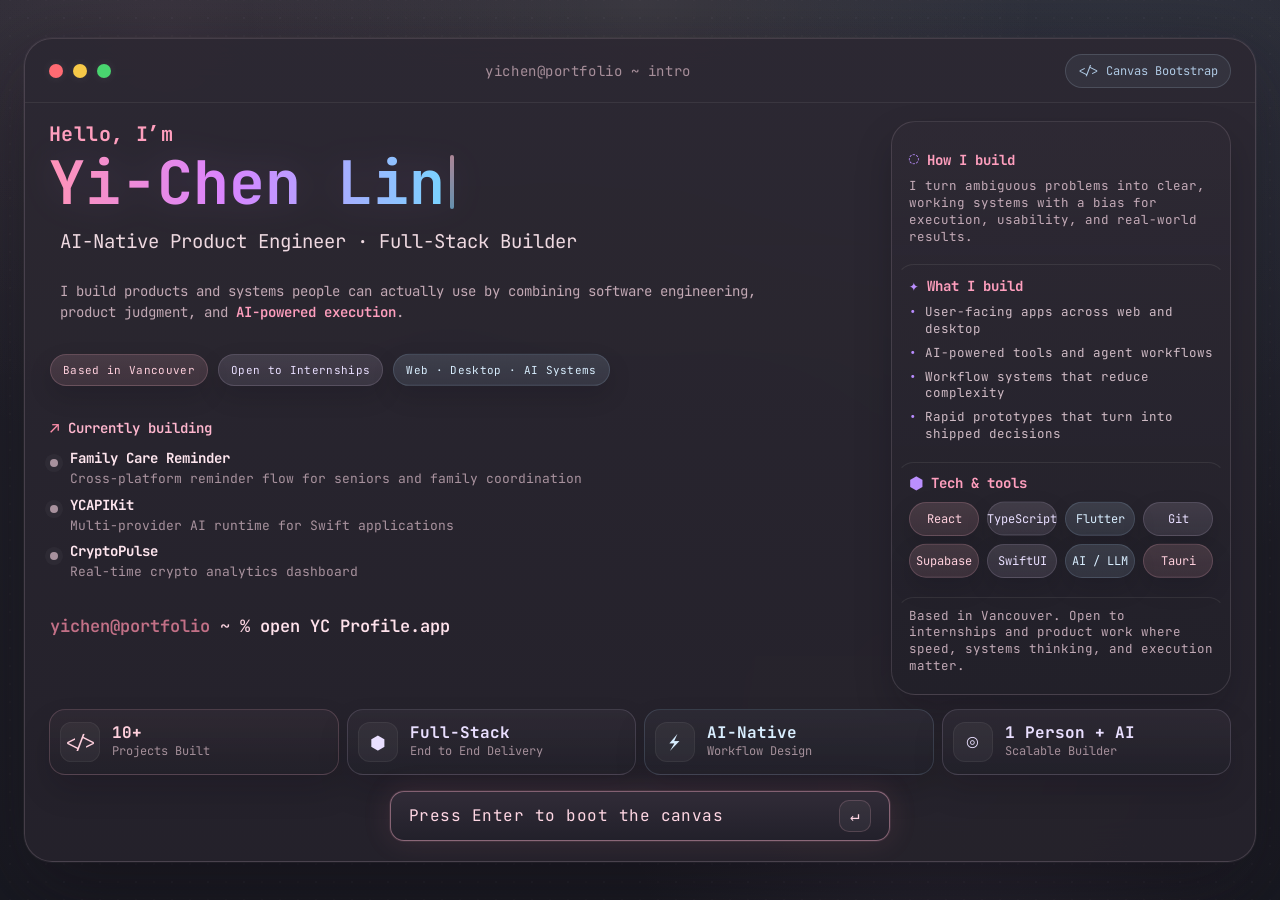
==== index.html @ 6be400fe "UI" ====
<!DOCTYPE html>
<html lang="en">
<head>
    <meta charset="UTF-8">
    <meta name="viewport" content="width=device-width, initial-scale=1.0">
    <title>Yi-Chen Canvas | Personal Knowledge Canvas</title>
    <link rel="stylesheet" href="./assets/styles/base.css">
    <link rel="stylesheet" href="./assets/styles/terminal.css">
    <link rel="stylesheet" href="./assets/styles/layout.css">
    <link rel="stylesheet" href="./assets/styles/cards.css">
    <link rel="stylesheet" href="./assets/styles/connections.css">
    <link rel="stylesheet" href="./assets/styles/modal.css">
    <link rel="stylesheet" href="./assets/styles/controls.css">
    <link rel="stylesheet" href="./assets/styles/views.css">
    <link rel="stylesheet" href="./assets/styles/animations.css">
</head>
<body>
    <div id="app-root"></div>

    <script src="./assets/scripts/core/namespace.js"></script>
    <script src="./assets/scripts/data/connections.js?v=joychime-work"></script>
    <script src="./assets/scripts/data/modal-data.js"></script>
    <script src="./assets/scripts/data/portfolio-items.js"></script>
    <script src="./assets/scripts/templates/terminal.js"></script>
    <script src="./assets/scripts/templates/top-bar.js"></script>
    <script src="./assets/scripts/templates/sidebar.js"></script>
    <script src="./assets/scripts/templates/connections-svg.js"></script>
    <script src="./assets/scripts/templates/cards.js?v=joychime-work"></script>
    <script src="./assets/scripts/templates/canvas-ui.js"></script>
    <script src="./assets/scripts/templates/modal.js"></script>
    <script src="./assets/scripts/core/render.js"></script>
    <script src="./assets/scripts/core/state.js"></script>
    <script src="./assets/scripts/core/dom.js"></script>
    <script src="./assets/scripts/features/connections.js"></script>
    <script src="./assets/scripts/features/minimap.js"></script>
    <script src="./assets/scripts/features/terminal-entry.js"></script>
    <script src="./assets/scripts/features/pan-zoom.js"></script>
    <script src="./assets/scripts/features/card-dragging.js"></script>
    <script src="./assets/scripts/features/layers.js"></script>
    <script src="./assets/scripts/features/modal.js"></script>
    <script src="./assets/scripts/features/theme.js"></script>
    <script src="./assets/scripts/features/layout.js?v=joychime-work"></script>
    <script src="./assets/scripts/features/views.js"></script>
    <script src="./assets/scripts/features/top-actions.js"></script>
    <script src="./assets/scripts/features/init.js"></script>
    <script src="./assets/vendor/gsap/gsap.min.js"></script>
    <script src="./assets/scripts/features/animations.js"></script>
    <script src="./assets/scripts/features/canvas-tools.js"></script>
    <script src="./assets/scripts/main.js"></script>
</body>
</html>
---- assets/styles/base.css ----
@import url('https://fonts.googleapis.com/css2?family=JetBrains+Mono:wght@400;500;600&family=Noto+Sans+SC:wght@300;400;500;600;700&family=Inter:wght@300;400;500;600;700&display=swap');

:root {
    --bg: #faf8f5;
    --card-bg: rgba(255, 255, 255, 0.95);
    --card-border: rgba(42, 45, 68, 0.08);
    --text: #252837;
    --text-secondary: #61677a;
    --text-muted: #969cad;
    --pink-light: #ffe4ec;
    --pink: #ff8fab;
    --pink-dark: #e85d8a;
    --cream: #fff5e6;
    --cream-dark: #ffd6a5;
    --lavender: #e8e0f0;
    --lavender-dark: #b8a9c9;
    --mint: #d4f5e0;
    --mint-dark: #7dd3a8;
    --sky: #d6eaf8;
    --sky-dark: #85c1e9;
    --peach: #fdebd0;
    --peach-dark: #f0b27a;
    --rose: #fadbd8;
    --rose-dark: #e74c3c;
    --connection-path: rgba(88, 102, 132, 0.34);
    --connection-primary: rgba(224, 91, 136, 0.62);
    --connection-secondary: rgba(92, 132, 184, 0.5);
    --connection-project: rgba(58, 155, 107, 0.5);
    --connection-outreach: rgba(190, 132, 74, 0.48);
    --connection-muted: 0.045;
    --shadow: 0 2px 16px rgba(0,0,0,0.05);
    --shadow-hover: 0 8px 32px rgba(0,0,0,0.1);
    --shadow-card: 0 4px 20px rgba(255, 143, 171, 0.08);
    --sidebar-w: 264px;
}

* { margin: 0; padding: 0; box-sizing: border-box; }

body {
    font-family: 'Inter', 'Noto Sans SC', sans-serif;
    background: var(--bg);
    overflow: hidden;
    width: 100vw;
    height: 100vh;
    user-select: none;
    transition: background-color 0.25s ease, color 0.25s ease;
    -webkit-font-smoothing: antialiased;
    text-rendering: optimizeLegibility;
}

::-webkit-scrollbar { width: 6px; }
::-webkit-scrollbar-track { background: transparent; }
::-webkit-scrollbar-thumb { background: rgba(0,0,0,0.1); border-radius: 3px; }
::-webkit-scrollbar-thumb:hover { background: rgba(0,0,0,0.2); }

body[data-theme='dark'] {
    --bg: #0d101b;
    --card-bg: rgba(24, 28, 43, 0.95);
    --card-border: rgba(234, 240, 255, 0.1);
    --text: #f3f5ff;
    --text-secondary: #c8cee2;
    --text-muted: #8f98ad;
    --pink-light: #432836;
    --pink: #ff9cbc;
    --pink-dark: #ff96be;
    --cream: #392c20;
    --cream-dark: #f0bd7f;
    --lavender: #2f2940;
    --lavender-dark: #c8bcf1;
    --mint: #1d332b;
    --mint-dark: #91dfb8;
    --sky: #1a2937;
    --sky-dark: #99ccf3;
    --peach: #35291d;
    --peach-dark: #f5bf8e;
    --rose: #3a2426;
    --rose-dark: #ff9b8f;
    --connection-path: rgba(154, 169, 205, 0.32);
    --connection-primary: rgba(255, 157, 194, 0.68);
    --connection-secondary: rgba(142, 185, 234, 0.5);
    --connection-project: rgba(132, 223, 184, 0.52);
    --connection-outreach: rgba(240, 190, 127, 0.48);
    --connection-muted: 0.055;
    --shadow: 0 12px 34px rgba(0, 0, 0, 0.26);
    --shadow-hover: 0 22px 48px rgba(0, 0, 0, 0.34);
    --shadow-card: 0 18px 40px rgba(0, 0, 0, 0.26);
}

body[data-theme='dark'] #canvas-app {
    background:
        radial-gradient(circle at 22% 0%, rgba(255, 146, 188, 0.1), transparent 24%),
        radial-gradient(circle at 82% 20%, rgba(115, 178, 234, 0.07), transparent 28%),
        linear-gradient(180deg, #131827 0%, #0d101b 100%);
}

body[data-theme='dark'] #canvas-app::before {
    background-image: radial-gradient(rgba(148, 162, 198, 0.18) 1px, transparent 1px);
    opacity: 0.5;
}

body[data-theme='dark'] .top-bar,
body[data-theme='dark'] .sidebar,
body[data-theme='dark'] .view-switch,
body[data-theme='dark'] .view-expand,
body[data-theme='dark'] .zoom-btn,
body[data-theme='dark'] .bottom-hint,
body[data-theme='dark'] .theme-toggle,
body[data-theme='dark'] .minimap,
body[data-theme='dark'] .top-action-panel,
body[data-theme='dark'] .btn,
body[data-theme='dark'] .sidebar-toggle,
body[data-theme='dark'] .sidebar-close {
    background: rgba(18, 22, 40, 0.88);
    border-color: rgba(255, 255, 255, 0.08);
    box-shadow: 0 18px 42px rgba(0, 0, 0, 0.26);
}

body[data-theme='dark'] .top-bar {
    background: rgba(15, 18, 34, 0.84);
}

body[data-theme='dark'] .sidebar {
    background: rgba(14, 18, 33, 0.82);
}

body[data-theme='dark'] .top-action-panel {
    background: linear-gradient(180deg, rgba(21, 26, 45, 0.98), rgba(15, 19, 34, 0.94));
}

body[data-theme='dark'] .top-panel-button,
body[data-theme='dark'] .share-link-row button,
body[data-theme='dark'] .settings-segment,
body[data-theme='dark'] .settings-segment button,
body[data-theme='dark'] .settings-grid button {
    background: rgba(255, 255, 255, 0.05);
    border-color: rgba(255, 255, 255, 0.08);
}

body[data-theme='dark'] .btn-primary {
    background: linear-gradient(135deg, #ff8fab, #e85d8a);
    border: none;
    color: white;
    box-shadow: 0 14px 30px rgba(232, 93, 138, 0.24);
}

body[data-theme='dark'] .btn-avatar {
    background: linear-gradient(135deg, #ffb0cb, #c8b5d8);
    border: none;
    color: white;
}

body[data-theme='dark'] .minimap {
    background: linear-gradient(180deg, rgba(24, 30, 51, 0.96), rgba(18, 23, 40, 0.92));
    box-shadow: inset 0 0 0 1px rgba(255, 255, 255, 0.05), 0 18px 34px rgba(0, 0, 0, 0.28);
}

body[data-theme='dark'] .layer-item:hover,
body[data-theme='dark'] .hint-item:hover {
    background: rgba(255, 255, 255, 0.05);
}

body[data-theme='dark'] .tool-status {
    background: rgba(18, 22, 40, 0.94);
    border-color: rgba(255, 143, 171, 0.2);
    box-shadow: 0 16px 34px rgba(0, 0, 0, 0.28);
    color: var(--text-secondary);
}

body[data-theme='dark'] .layer-item.active,
body[data-theme='dark'] .hint-item.is-active,
body[data-theme='dark'] .view-tab.is-active,
body[data-theme='dark'] .view-tab:hover,
body[data-theme='dark'] .theme-pill.is-active,
body[data-theme='dark'] .theme-pill:hover {
    background: linear-gradient(135deg, rgba(255, 143, 171, 0.18), rgba(184, 169, 201, 0.12));
    color: var(--text);
}

body[data-theme='dark'] .stat-block,
body[data-theme='dark'] .modal-link-list p {
    background: linear-gradient(180deg, rgba(255, 255, 255, 0.05), rgba(255, 255, 255, 0.03));
    border-color: rgba(255, 255, 255, 0.08);
}

body[data-theme='dark'] .quick-link-row {
    border-bottom-color: rgba(255, 255, 255, 0.08);
}

body[data-theme='dark'] .card-soft-quote {
    background: linear-gradient(135deg, rgba(58, 34, 52, 0.95), rgba(44, 35, 28, 0.92));
}

body[data-theme='dark'] .card-terminal-note,
body[data-theme='dark'] .sidebar-console-card {
    border-color: rgba(255, 255, 255, 0.08);
    box-shadow: 0 22px 44px rgba(0, 0, 0, 0.34);
}

body[data-theme='dark'] .section-tone-sky {
    background: linear-gradient(135deg, rgba(29, 48, 67, 0.92), rgba(22, 37, 52, 0.96));
}

body[data-theme='dark'] .section-tone-lilac {
    background: linear-gradient(135deg, rgba(44, 35, 61, 0.92), rgba(33, 28, 50, 0.96));
}

body[data-theme='dark'] .section-tone-peach {
    background: linear-gradient(135deg, rgba(58, 41, 28, 0.92), rgba(46, 34, 25, 0.96));
}

body[data-theme='dark'] .section-tone-blush {
    background: linear-gradient(135deg, rgba(64, 34, 48, 0.92), rgba(49, 29, 42, 0.96));
}

body[data-theme='dark'] .section-tone-blue {
    background: linear-gradient(135deg, rgba(28, 44, 68, 0.92), rgba(21, 35, 55, 0.96));
}

body[data-theme='dark'] .modal-overlay {
    background: rgba(3, 6, 16, 0.72);
}

body[data-theme='dark'] .modal {
    background: linear-gradient(180deg, rgba(18, 22, 40, 0.98), rgba(14, 18, 32, 0.96));
    border-color: rgba(255, 255, 255, 0.08);
    box-shadow: 0 28px 64px rgba(0, 0, 0, 0.42);
}

body[data-theme='dark'] .modal-header {
    border-bottom-color: rgba(255, 255, 255, 0.06);
    background: linear-gradient(135deg, rgba(18, 22, 40, 0.98), rgba(44, 33, 48, 0.82) 42%, rgba(33, 30, 52, 0.82));
}

body[data-theme='dark'] .modal[data-modal-variant='logic'] .modal-header {
    background:
        linear-gradient(135deg, rgba(255, 143, 171, 0.18), rgba(40, 58, 78, 0.72) 48%, rgba(29, 58, 46, 0.56)),
        rgba(18, 22, 40, 0.98);
}

body[data-theme='dark'] .modal-header::after {
    background: linear-gradient(90deg, rgba(255, 143, 171, 0.18), rgba(133, 193, 233, 0.18), rgba(184, 169, 201, 0.14));
}

body[data-theme='dark'] .modal-body {
    background: linear-gradient(180deg, rgba(18, 22, 40, 0.96), rgba(14, 18, 32, 0.92));
}

body[data-theme='dark'] .modal-section {
    background: linear-gradient(135deg, rgba(27, 32, 52, 0.97), var(--section-bg));
    border-color: var(--section-border);
    box-shadow: 0 16px 32px rgba(0, 0, 0, 0.22);
}

body[data-theme='dark'] .modal-section[data-tone='sky'] {
    --section-bg: rgba(29, 48, 67, 0.56);
    --section-border: rgba(133, 193, 233, 0.2);
    --section-accent: #8bbde0;
}

body[data-theme='dark'] .modal-section[data-tone='mint'] {
    --section-bg: rgba(29, 58, 46, 0.56);
    --section-border: rgba(125, 211, 168, 0.2);
    --section-accent: #86d6ad;
}

body[data-theme='dark'] .modal-section[data-tone='amber'] {
    --section-bg: rgba(62, 45, 27, 0.56);
    --section-border: rgba(240, 178, 122, 0.2);
    --section-accent: #f0bd7f;
}

body[data-theme='dark'] .modal-section[data-tone='blush'] {
    --section-bg: rgba(63, 34, 47, 0.58);
    --section-border: rgba(255, 143, 171, 0.22);
    --section-accent: #ff9cbc;
}

body[data-theme='dark'] .modal-section[data-tone='lilac'] {
    --section-bg: rgba(43, 35, 61, 0.6);
    --section-border: rgba(184, 169, 201, 0.22);
    --section-accent: #c8bcf1;
}

body[data-theme='dark'] .modal-section-title {
    border-color: rgba(255, 255, 255, 0.1);
    background: rgba(255, 255, 255, 0.055);
    box-shadow: none;
}

body[data-theme='dark'] .logic-snapshot,
body[data-theme='dark'] .logic-rule-grid div {
    background: rgba(255, 255, 255, 0.055);
    border-color: rgba(255, 255, 255, 0.08);
}

body[data-theme='dark'] .modal-section p strong,
body[data-theme='dark'] .modal-section li strong {
    box-shadow: inset 0 -0.45em 0 rgba(255, 143, 171, 0.16);
}

body[data-theme='dark'] .modal-link-list p,
body[data-theme='dark'] .modal-tags {
    background: linear-gradient(180deg, rgba(255, 255, 255, 0.045), rgba(255, 255, 255, 0.02));
    border-color: rgba(255, 255, 255, 0.08);
}

body[data-theme='dark'] .modal-stack-pill,
body[data-theme='dark'] .modal-tag,
body[data-theme='dark'] .project-tag {
    background:
        linear-gradient(180deg, rgba(255, 255, 255, 0.07), rgba(255, 255, 255, 0.02)),
        var(--tone-bg);
    box-shadow: none;
}

body[data-theme='dark'] .tag-tone-sky {
    --tone-bg: rgba(93, 178, 235, 0.16);
    --tone-border: rgba(115, 195, 248, 0.3);
    --tone-text: #aad8ff;
}

body[data-theme='dark'] .tag-tone-mint {
    --tone-bg: rgba(83, 198, 141, 0.16);
    --tone-border: rgba(125, 225, 178, 0.3);
    --tone-text: #9ee5bd;
}

body[data-theme='dark'] .tag-tone-amber {
    --tone-bg: rgba(231, 169, 92, 0.15);
    --tone-border: rgba(246, 196, 128, 0.3);
    --tone-text: #f4c887;
}

body[data-theme='dark'] .tag-tone-blush {
    --tone-bg: rgba(255, 143, 171, 0.14);
    --tone-border: rgba(255, 164, 198, 0.32);
    --tone-text: #ffb3cc;
}

body[data-theme='dark'] .tag-tone-lilac {
    --tone-bg: rgba(185, 160, 235, 0.15);
    --tone-border: rgba(205, 186, 255, 0.3);
    --tone-text: #d5c8ff;
}

body[data-theme='dark'] .modal-close {
    background: rgba(235, 240, 255, 0.1);
    color: rgba(235, 240, 255, 0.72);
    box-shadow: none;
}

body[data-theme='dark'] .modal-close:hover {
    background: rgba(255, 143, 171, 0.16);
    color: #ffd3e0;
}

body[data-theme='dark'] .timeline-dot {
    border-color: #181c2d;
}
---- assets/styles/terminal.css ----
#terminal-entry {
    --terminal-surface: rgba(37, 34, 43, 0.94);
    --terminal-surface-strong: rgba(44, 40, 50, 0.95);
    --terminal-border: rgba(170, 151, 166, 0.24);
    position: fixed;
    inset: 0;
    z-index: 10000;
    display: flex;
    justify-content: center;
    align-items: center;
    padding: clamp(12px, 2.6vw, 24px);
    overflow: auto;
    font-family: 'JetBrains Mono', monospace;
    color: #ffe1ec;
    background:
        radial-gradient(circle at 13% 4%, rgba(203, 145, 164, 0.11), transparent 30%),
        radial-gradient(circle at 86% 18%, rgba(118, 153, 188, 0.12), transparent 32%),
        radial-gradient(circle at 74% 88%, rgba(176, 142, 194, 0.09), transparent 26%),
        linear-gradient(180deg, #24242e 0%, #191a22 100%);
    transition: opacity 0.8s ease, visibility 0.8s ease;
    -webkit-overflow-scrolling: touch;
}

#terminal-entry::before,
#terminal-entry::after {
    content: '';
    position: absolute;
    inset: 0;
    pointer-events: none;
}

#terminal-entry::before {
    background:
        radial-gradient(circle at top, rgba(255, 231, 223, 0.09), transparent 36%),
        linear-gradient(180deg, rgba(255, 255, 255, 0.025), transparent 46%);
}

#terminal-entry::after {
    opacity: 0.18;
    background:
        radial-gradient(circle, rgba(195, 167, 178, 0.18) 1px, transparent 1.2px) center / 18px 18px,
        radial-gradient(circle, rgba(118, 153, 188, 0.16) 0.8px, transparent 1px) center / 36px 36px;
}

#terminal-entry.hidden {
    opacity: 0;
    visibility: hidden;
    pointer-events: none;
}

.terminal-stage {
    position: relative;
    z-index: 1;
    width: min(1560px, calc(100vw - 24px));
}

.terminal-shell {
    display: flex;
    flex-direction: column;
    max-height: calc(100vh - 24px);
    border-radius: 28px;
    border: 1px solid var(--terminal-border);
    background:
        linear-gradient(180deg, var(--terminal-surface-strong) 0%, var(--terminal-surface) 100%);
    box-shadow:
        0 0 0 1px rgba(255, 246, 242, 0.035),
        0 32px 82px rgba(10, 9, 16, 0.5),
        0 22px 68px rgba(109, 75, 93, 0.12);
    overflow: hidden;
    backdrop-filter: blur(18px);
    transition: transform 0.4s ease, box-shadow 0.4s ease, border-color 0.4s ease;
}

#terminal-entry.is-launching .terminal-shell {
    transform: translateY(-4px) scale(1.006);
    border-color: rgba(154, 191, 174, 0.42);
    box-shadow:
        0 0 0 1px rgba(154, 191, 174, 0.1),
        0 34px 88px rgba(10, 9, 16, 0.56),
        0 20px 54px rgba(109, 75, 93, 0.14);
}

.terminal-shell-header {
    display: grid;
    grid-template-columns: auto 1fr auto;
    align-items: center;
    gap: 16px;
    min-height: 64px;
    padding: 0 24px;
    border-bottom: 1px solid rgba(255, 244, 239, 0.07);
    color: rgba(255, 223, 232, 0.7);
}

.terminal-shell-controls {
    display: flex;
    gap: 10px;
}

.terminal-shell-dot {
    width: 14px;
    height: 14px;
    border-radius: 50%;
    display: inline-block;
    box-shadow: 0 0 12px rgba(255, 255, 255, 0.08);
}

.terminal-shell-dot--close { background: #ff6b73; }
.terminal-shell-dot--minimize { background: #f7c948; }
.terminal-shell-dot--zoom { background: #49d56f; }

.terminal-shell-title {
    justify-self: center;
    font-size: 14px;
    letter-spacing: 0.04em;
    color: rgba(255, 216, 229, 0.58);
}

.terminal-shell-badge {
    font-size: 12px;
    color: rgba(196, 226, 255, 0.86);
    padding: 8px 12px;
    border-radius: 999px;
    border: 1px solid rgba(166, 188, 211, 0.2);
    background: rgba(166, 188, 211, 0.075);
}

.terminal-shell-body {
    display: flex;
    flex-direction: column;
    gap: 16px;
    padding: clamp(18px, 2vw, 28px);
    overflow: auto;
}

.terminal-hero-layout {
    display: grid;
    grid-template-columns: minmax(0, 1.42fr) minmax(360px, 0.58fr);
    gap: clamp(16px, 1.8vw, 24px);
    align-items: start;
}

.terminal-hero-main {
    display: flex;
    flex-direction: column;
    gap: 0;
    min-width: 0;
}

.terminal-line {
    opacity: 0;
    transform: translateY(10px);
    animation: terminalFadeIn 0.68s cubic-bezier(0.2, 0.9, 0.2, 1) forwards;
}

.terminal-eyebrow {
    font-size: 20px;
    color: #ff9fbe;
    font-weight: 700;
    letter-spacing: 0.02em;
}

.terminal-name {
    margin: 8px 0 10px;
    font-size: 72px;
    line-height: 1;
    letter-spacing: 0;
    font-weight: 700;
    color: transparent;
    background: linear-gradient(90deg, #ff93b7 0%, #d984ff 44%, #75d6ff 100%);
    -webkit-background-clip: text;
    background-clip: text;
}

.terminal-nav-target {
    position: relative;
    transition: transform 0.22s ease, opacity 0.22s ease, filter 0.22s ease, box-shadow 0.22s ease, background-color 0.22s ease, border-color 0.22s ease;
}

.terminal-nav-inline,
.terminal-nav-section,
.terminal-nav-panel {
    border: 1px solid transparent;
    border-radius: 18px;
}

.terminal-nav-inline {
    width: fit-content;
    max-width: 100%;
    padding: 8px 10px;
    margin-left: -10px;
}

.terminal-nav-section {
    padding: 10px 12px;
    margin-left: -12px;
    margin-right: -4px;
}

.terminal-nav-panel {
    padding: 10px 12px;
    margin-left: -12px;
    margin-right: -12px;
}

.terminal-nav-marker.is-active {
    transform: translateX(3px);
    border-color: rgba(255, 181, 205, 0.2);
    background:
        linear-gradient(180deg, rgba(255, 248, 244, 0.06), rgba(255, 248, 244, 0.018)),
        rgba(226, 166, 183, 0.055);
    box-shadow:
        0 14px 30px rgba(10, 9, 16, 0.14),
        0 0 0 1px rgba(255, 181, 205, 0.08);
}

.terminal-nav-target:not(.is-active) .terminal-nav-cursor {
    opacity: 0;
    animation: none;
}

.terminal-nav-target.is-active .terminal-nav-cursor {
    opacity: 0.74;
    animation: blink 1s step-end infinite;
}

.terminal-name.terminal-nav-target {
    width: fit-content;
}

.terminal-name.terminal-nav-target.is-active {
    filter: drop-shadow(0 0 18px rgba(217, 132, 255, 0.12));
}

.terminal-name-cursor {
    display: inline-block;
    width: 0.075em;
    height: 0.9em;
    margin-left: 0.08em;
    background: linear-gradient(180deg, rgba(255, 196, 216, 0.82), rgba(138, 213, 255, 0.82));
    vertical-align: -0.08em;
    border-radius: 999px;
    opacity: 0;
}

.terminal-role {
    margin: 0 0 10px;
    font-size: 22px;
    line-height: 1.28;
    color: rgba(255, 232, 240, 0.92);
}

.terminal-role.terminal-nav-inline,
.terminal-summary.terminal-nav-inline {
    display: block;
}

.terminal-summary {
    max-width: 780px;
    margin: 0;
    font-size: 16px;
    line-height: 1.62;
    color: rgba(255, 220, 233, 0.72);
}

.terminal-summary-accent {
    color: #ff9fbe;
    font-weight: 600;
}

.terminal-quickfacts {
    display: flex;
    flex-wrap: wrap;
    gap: 10px;
    margin-top: 12px;
}

.terminal-quickfacts.terminal-nav-section {
    width: fit-content;
    max-width: 100%;
    padding-bottom: 8px;
}

.terminal-quickfact,
.terminal-chip {
    --terminal-tone-bg: rgba(255, 239, 233, 0.055);
    --terminal-tone-border: rgba(226, 166, 183, 0.2);
    --terminal-tone-text: #ffd5e2;
    display: inline-flex;
    align-items: center;
    padding: 8px 12px;
    border-radius: 999px;
    border: 1px solid var(--terminal-tone-border);
    background:
        linear-gradient(180deg, rgba(255, 248, 244, 0.06), rgba(255, 248, 244, 0.018)),
        var(--terminal-tone-bg);
    color: var(--terminal-tone-text);
    box-shadow: 0 10px 24px rgba(10, 9, 16, 0.14);
}

.terminal-quickfact {
    font-size: 11px;
    letter-spacing: 0.03em;
}

.terminal-chip {
    justify-content: center;
    min-width: 0;
    font-size: 12px;
    white-space: nowrap;
}

.terminal-tone-pink {
    --terminal-tone-bg: rgba(205, 121, 142, 0.12);
    --terminal-tone-border: rgba(226, 166, 183, 0.22);
    --terminal-tone-text: #ffd0dd;
}

.terminal-tone-violet {
    --terminal-tone-bg: rgba(170, 151, 191, 0.11);
    --terminal-tone-border: rgba(184, 169, 201, 0.2);
    --terminal-tone-text: #e9dfff;
}

.terminal-tone-blue {
    --terminal-tone-bg: rgba(127, 158, 190, 0.12);
    --terminal-tone-border: rgba(145, 174, 203, 0.2);
    --terminal-tone-text: #d9eeff;
}

.terminal-building {
    margin-top: 14px;
    padding-top: 12px;
    border-top: 1px solid rgba(255, 244, 239, 0.07);
}

.terminal-building.terminal-nav-section {
    padding-top: 10px;
    border-top-color: transparent;
}

.terminal-section-kicker {
    display: inline-flex;
    align-items: center;
    gap: 8px;
    margin-bottom: 10px;
    color: #ffb7cf;
    font-size: 14px;
    font-weight: 600;
}

.terminal-section-icon {
    font-size: 16px;
    color: #ff8fab;
}

.terminal-project-list {
    list-style: none;
    display: grid;
    gap: 8px;
    padding: 0;
    margin: 0;
}

.terminal-project-item {
    display: grid;
    grid-template-columns: 8px minmax(0, 1fr);
    gap: 12px;
    align-items: start;
}

.terminal-project-dot {
    width: 8px;
    height: 8px;
    border-radius: 50%;
    margin-top: 0.75em;
    background: currentColor;
    box-shadow: 0 0 0 5px rgba(255, 244, 239, 0.035);
}

.terminal-project-item strong {
    display: block;
    color: #ffe6ef;
    font-size: 14px;
    font-weight: 700;
    margin-bottom: 3px;
}

.terminal-project-item span {
    display: block;
    color: rgba(255, 220, 233, 0.6);
    font-size: 13px;
    line-height: 1.45;
}

.terminal-command-preview {
    margin-top: 12px;
    padding-top: 12px;
    border-top: 1px solid rgba(255, 244, 239, 0.07);
    font-size: 17px;
    line-height: 1.5;
    color: #ffd7e4;
}

.terminal-command-preview.terminal-nav-target {
    border-radius: 14px;
    border-top-color: transparent;
    border-color: transparent;
}

.terminal-command-preview.terminal-nav-target.is-active {
    background: rgba(255, 248, 244, 0.04);
    border-color: rgba(226, 166, 183, 0.16);
    box-shadow: 0 10px 24px rgba(10, 9, 16, 0.12);
}

.terminal-command-preview.terminal-nav-target.is-active .terminal-command {
    color: #fff0f5;
}

.terminal-prompt {
    color: rgba(255, 143, 171, 0.72);
    font-weight: 600;
}

.terminal-command {
    color: #ffe2ec;
    font-weight: 600;
}

.terminal-cursor {
    display: inline-block;
    width: 8px;
    height: 1.05em;
    background: rgba(255, 190, 213, 0.82);
    vertical-align: -0.12em;
    margin-left: 4px;
    border-radius: 2px;
    opacity: 0;
}

.terminal-detail-panel {
    padding: 18px;
    border-radius: 24px;
    border: 1px solid rgba(170, 151, 166, 0.22);
    background:
        linear-gradient(180deg, rgba(48, 43, 54, 0.72), rgba(33, 32, 41, 0.78));
    box-shadow: 0 18px 36px rgba(10, 9, 16, 0.22);
}

.terminal-panel-section + .terminal-panel-section {
    margin-top: 12px;
    padding-top: 12px;
    border-top: 1px solid rgba(255, 244, 239, 0.08);
}

.terminal-panel-section.terminal-nav-panel {
    transition: transform 0.22s ease, box-shadow 0.22s ease, border-color 0.22s ease, background-color 0.22s ease;
}

.terminal-panel-section.terminal-nav-panel + .terminal-panel-section.terminal-nav-panel {
    margin-top: 8px;
}

.terminal-panel-title {
    display: inline-flex;
    align-items: center;
    gap: 8px;
    margin-bottom: 8px;
    color: #ff9fbe;
    font-size: 14px;
    font-weight: 700;
}

.terminal-panel-icon {
    color: #bb8fff;
    font-size: 16px;
}

.terminal-detail-panel p {
    margin: 0;
    color: rgba(255, 222, 235, 0.72);
    font-size: 14px;
    line-height: 1.56;
}

.terminal-panel-list {
    list-style: none;
    margin: 0;
    padding: 0;
    display: grid;
    gap: 7px;
}

.terminal-panel-list li {
    position: relative;
    padding-left: 16px;
    color: rgba(255, 230, 239, 0.78);
    font-size: 13.5px;
    line-height: 1.38;
}

.terminal-panel-list li::before {
    content: '•';
    position: absolute;
    left: 0;
    top: 0;
    color: #b98cff;
}

.terminal-chip-cloud {
    display: grid;
    grid-template-columns: repeat(4, minmax(0, 1fr));
    gap: 8px;
}

.terminal-panel-section--closing {
    padding-bottom: 2px;
}

.terminal-panel-note {
    color: #ffb8cf;
}

.terminal-metric-grid {
    display: grid;
    grid-template-columns: repeat(4, minmax(0, 1fr));
    gap: 10px;
}

.terminal-metric {
    --terminal-metric-glow: rgba(255, 143, 171, 0.2);
    display: grid;
    grid-template-columns: 42px minmax(0, 1fr);
    gap: 10px;
    align-items: center;
    padding: 14px 12px;
    border-radius: 16px;
    border: 1px solid var(--terminal-tone-border);
    background:
        linear-gradient(180deg, rgba(44, 40, 50, 0.78), rgba(32, 31, 40, 0.9)),
        var(--terminal-tone-bg);
    box-shadow: 0 16px 30px rgba(10, 9, 16, 0.16);
}

.terminal-metric-icon {
    display: flex;
    align-items: center;
    justify-content: center;
    width: 40px;
    height: 40px;
    border-radius: 12px;
    background: rgba(255, 248, 244, 0.045);
    color: var(--terminal-tone-text);
    font-size: 18px;
    box-shadow: inset 0 0 0 1px rgba(255, 244, 239, 0.06);
}

.terminal-metric-value {
    color: var(--terminal-tone-text);
    font-size: 16px;
    font-weight: 700;
    line-height: 1.3;
}

.terminal-metric-label {
    color: rgba(255, 220, 233, 0.58);
    font-size: 12px;
    line-height: 1.45;
}

.terminal-launch {
    margin-top: auto;
    display: flex;
    flex-direction: column;
    align-items: center;
    align-self: center;
    gap: 0;
    padding-top: 2px;
    width: min(500px, 100%);
    margin-inline: auto;
}

.terminal-hint {
    display: flex;
    flex-wrap: wrap;
    justify-content: center;
    align-items: center;
    gap: 10px;
    font-size: 12px;
    letter-spacing: 0.08em;
    color: rgba(255, 187, 210, 0.76);
}

.terminal-keycap {
    min-width: 58px;
    height: 32px;
    padding: 0 12px;
    display: inline-flex;
    align-items: center;
    justify-content: center;
    border-radius: 10px;
    border: 1px solid rgba(255, 181, 205, 0.35);
    background: rgba(170, 151, 166, 0.09);
    color: #ffd5e2;
    font-family: inherit;
    font-size: 12px;
}

.terminal-hint-divider {
    width: 1px;
    height: 14px;
    background: rgba(170, 151, 166, 0.24);
}

.terminal-enter-button {
    width: 100%;
    min-height: 52px;
    padding: 0 18px;
    border-radius: 14px;
    border: 1px solid rgba(255, 181, 205, 0.44);
    background:
        linear-gradient(180deg, rgba(51, 45, 57, 0.92), rgba(35, 33, 43, 0.92));
    color: #ffd7e4;
    font-family: inherit;
    font-size: 16px;
    letter-spacing: 0.03em;
    cursor: pointer;
    display: inline-flex;
    align-items: center;
    justify-content: space-between;
    gap: 18px;
    transition: transform 0.2s ease, border-color 0.2s ease, box-shadow 0.2s ease, background 0.2s ease, color 0.2s ease;
}

#terminal-entry.is-launching .terminal-enter-button {
    display: none;
}

.terminal-enter-button:hover {
    transform: translateY(-1px);
    border-color: rgba(255, 181, 205, 0.82);
    box-shadow: 0 16px 30px rgba(10, 9, 16, 0.26);
    background:
        linear-gradient(180deg, rgba(58, 51, 63, 0.96), rgba(40, 37, 49, 0.96));
}

.terminal-enter-button:focus-visible {
    outline: 2px solid rgba(255, 181, 205, 0.7);
    outline-offset: 4px;
}

.terminal-enter-button:disabled {
    cursor: default;
    transform: none;
    color: #9ae1a9;
    border-color: rgba(121, 224, 141, 0.48);
    background:
        linear-gradient(180deg, rgba(33, 48, 42, 0.94), rgba(28, 40, 36, 0.94));
    box-shadow: none;
}

.terminal-enter-button-icon {
    display: inline-flex;
    align-items: center;
    justify-content: center;
    width: 32px;
    height: 32px;
    border-radius: 10px;
    border: 1px solid rgba(255, 181, 205, 0.18);
    background: rgba(255, 248, 244, 0.045);
    font-size: 16px;
}

.terminal-progress-wrap {
    width: 100%;
    min-height: 0;
}

.terminal-progress {
    display: flex;
    align-items: center;
    gap: 12px;
    color: #79e08d;
    font-size: 14px;
    width: 100%;
    padding: 10px 12px;
    border-radius: 20px;
    border: 1px solid rgba(255, 255, 255, 0.08);
    background:
        linear-gradient(180deg, rgba(255, 248, 244, 0.08), rgba(255, 255, 255, 0.02)),
        linear-gradient(180deg, rgba(45, 43, 54, 0.96), rgba(31, 31, 40, 0.96));
    box-shadow:
        inset 0 1px 0 rgba(255, 244, 239, 0.08),
        0 18px 42px rgba(10, 9, 16, 0.22);
    opacity: 0;
    max-height: 0;
    overflow: hidden;
    transform: translateY(0);
    padding-top: 0;
    padding-bottom: 0;
    border-color: transparent;
    transition: opacity 0.22s ease, max-height 0.22s ease, padding 0.22s ease, border-color 0.22s ease;
}

#terminal-entry.is-launching .terminal-progress {
    opacity: 1;
    max-height: 84px;
    padding-top: 10px;
    padding-bottom: 10px;
    border-color: rgba(255, 255, 255, 0.08);
}

.terminal-progress-label {
    font-size: 11px;
    letter-spacing: 0.12em;
    text-transform: uppercase;
    color: rgba(188, 245, 198, 0.88);
}

.terminal-battery {
    display: flex;
    align-items: center;
    gap: 6px;
    flex: 1;
}

.terminal-battery-shell {
    flex: 1;
    padding: 4px;
    border-radius: 18px;
    border: 1px solid rgba(214, 225, 255, 0.18);
    background:
        linear-gradient(180deg, rgba(122, 105, 118, 0.28), rgba(55, 51, 63, 0.56)),
        linear-gradient(180deg, rgba(255, 248, 244, 0.08), rgba(255, 255, 255, 0.02));
    box-shadow:
        inset 0 1px 0 rgba(255, 255, 255, 0.16),
        0 10px 24px rgba(0, 0, 0, 0.22);
}

.terminal-progress-track {
    flex: 1;
    height: 22px;
    border-radius: 14px;
    overflow: hidden;
    background:
        repeating-linear-gradient(
            90deg,
            rgba(255, 248, 244, 0.052) 0 18px,
            rgba(38, 36, 47, 0.86) 18px 20px
        ),
        linear-gradient(180deg, rgba(34, 33, 43, 0.96), rgba(18, 18, 25, 0.98));
    box-shadow:
        inset 0 0 0 1px rgba(190, 222, 255, 0.08),
        inset 0 10px 18px rgba(0, 0, 0, 0.28);
}

.terminal-progress-fill {
    width: 0;
    height: 100%;
    background:
        linear-gradient(90deg, rgba(139, 190, 177, 0.92), rgba(154, 210, 171, 0.95) 48%, rgba(226, 210, 155, 0.96));
    box-shadow:
        0 0 22px rgba(139, 190, 177, 0.16),
        0 0 22px rgba(226, 210, 155, 0.18),
        inset 0 0 18px rgba(255, 255, 255, 0.16);
    border-radius: 12px;
    position: relative;
    transition: width 0.12s linear;
}

.terminal-progress-fill::before {
    content: '';
    position: absolute;
    inset: 0;
    background:
        repeating-linear-gradient(
            90deg,
            rgba(255, 255, 255, 0.12) 0 14px,
            rgba(255, 255, 255, 0.02) 14px 18px
        );
    opacity: 0.42;
}

.terminal-progress-fill::after {
    content: '';
    position: absolute;
    inset: 0;
    background:
        linear-gradient(90deg, transparent 0%, rgba(255, 255, 255, 0.28) 46%, transparent 100%);
    mix-blend-mode: screen;
    animation: terminalBatterySweep 0.85s linear infinite;
}

.terminal-battery-cap {
    width: 11px;
    height: 18px;
    border-radius: 0 6px 6px 0;
    background:
        linear-gradient(180deg, rgba(245, 235, 226, 0.88), rgba(178, 163, 174, 0.76));
    box-shadow:
        inset 0 1px 0 rgba(255, 255, 255, 0.28),
        0 0 10px rgba(188, 210, 255, 0.14);
}

.terminal-progress-value {
    min-width: 78px;
    text-align: right;
    color: rgba(225, 255, 231, 0.96);
    font-variant-numeric: tabular-nums;
    letter-spacing: 0.06em;
}

@keyframes terminalFadeIn {
    to {
        opacity: 1;
        transform: translateY(0);
    }
}

@keyframes blink {
    50% { opacity: 0; }
}

@keyframes terminalBatterySweep {
    from { transform: translateX(-120%); }
    to { transform: translateX(120%); }
}

@media (min-width: 1181px) and (max-height: 1120px) {
    .terminal-shell-body {
        gap: 14px;
        padding: 18px 24px 18px;
    }

    .terminal-hero-layout {
        grid-template-columns: minmax(0, 1.48fr) minmax(340px, 0.52fr);
        gap: 18px;
    }

    .terminal-name {
        font-size: 60px;
        margin: 6px 0 8px;
    }

    .terminal-role {
        margin-bottom: 8px;
        font-size: 19px;
    }

    .terminal-summary {
        font-size: 14px;
        line-height: 1.54;
    }

    .terminal-quickfacts {
        margin-top: 10px;
    }

    .terminal-building {
        margin-top: 12px;
        padding-top: 10px;
    }

    .terminal-command-preview {
        margin-top: 10px;
        padding-top: 10px;
    }

    .terminal-project-list {
        gap: 7px;
    }

    .terminal-detail-panel {
        padding: 16px;
    }

    .terminal-panel-section + .terminal-panel-section {
        margin-top: 10px;
        padding-top: 10px;
    }

    .terminal-detail-panel p,
    .terminal-panel-list li {
        font-size: 12.5px;
        line-height: 1.34;
    }

    .terminal-chip-cloud,
    .terminal-metric-grid {
        gap: 8px;
    }

    .terminal-metric {
        padding: 12px 10px;
    }

    .terminal-enter-button {
        min-height: 50px;
    }
}

@media (max-width: 1180px) {
    .terminal-hero-layout {
        grid-template-columns: 1fr;
    }

    .terminal-detail-panel {
        max-width: 760px;
    }

    .terminal-chip-cloud {
        grid-template-columns: repeat(4, minmax(0, 1fr));
    }

    .terminal-metric-grid {
        grid-template-columns: repeat(2, minmax(0, 1fr));
    }
}

@media (max-width: 900px) {
    #terminal-entry {
        align-items: flex-start;
    }

    .terminal-stage {
        width: 100%;
    }

    .terminal-shell {
        max-height: none;
        border-radius: 24px;
    }

    .terminal-shell-header {
        grid-template-columns: auto 1fr;
        min-height: auto;
        padding: 18px 18px 14px;
    }

    .terminal-shell-badge {
        display: none;
    }

    .terminal-shell-body {
        padding: 26px 18px 28px;
        gap: 24px;
    }

    .terminal-name {
        font-size: 64px;
    }

    .terminal-role {
        font-size: 21px;
    }

    .terminal-summary {
        font-size: 16px;
    }

    .terminal-command-preview {
        font-size: 17px;
    }

    .terminal-enter-button {
        min-height: 58px;
        font-size: 16px;
    }

    .terminal-chip-cloud {
        grid-template-columns: repeat(3, minmax(0, 1fr));
    }
}

@media (max-width: 620px) {
    #terminal-entry {
        padding: 12px;
    }

    .terminal-shell {
        border-radius: 22px;
    }

    .terminal-detail-panel {
        padding: 20px;
        border-radius: 20px;
    }

    .terminal-name {
        font-size: 42px;
        line-height: 1.08;
    }

    .terminal-role {
        font-size: 19px;
    }

    .terminal-summary {
        font-size: 15px;
    }

    .terminal-metric-grid {
        grid-template-columns: 1fr;
    }

    .terminal-metric {
        grid-template-columns: 42px minmax(0, 1fr);
        padding: 16px;
    }

    .terminal-project-item {
        grid-template-columns: 8px minmax(0, 1fr);
        gap: 12px;
    }

    .terminal-project-item strong,
    .terminal-detail-panel p,
    .terminal-panel-list li {
        font-size: 14px;
    }

    .terminal-project-item span,
    .terminal-metric-label {
        font-size: 13px;
    }

    .terminal-chip-cloud {
        grid-template-columns: repeat(2, minmax(0, 1fr));
    }

    .terminal-hint {
        gap: 8px;
        font-size: 12px;
        line-height: 1.7;
    }

    .terminal-hint-divider {
        display: none;
    }

    .terminal-enter-button {
        width: 100%;
        padding: 0 18px;
        font-size: 15px;
    }

    .terminal-enter-button-icon {
        width: 32px;
        height: 32px;
        border-radius: 10px;
        font-size: 16px;
    }

    .terminal-progress {
        gap: 8px;
        font-size: 14px;
    }

    .terminal-progress-label {
        display: none;
    }

    .terminal-progress-track {
        height: 18px;
    }

}

@media (prefers-reduced-motion: reduce) {
    .terminal-line,
    .terminal-name-cursor,
    .terminal-cursor {
        animation: none;
        opacity: 1;
        transform: none;
    }

    .terminal-progress,
    .terminal-enter-button,
    .terminal-shell {
        transition: none;
    }
}
---- assets/styles/layout.css ----
#canvas-app {
    width: 100vw;
    height: 100vh;
    position: relative;
    overflow: hidden;
    background:
        radial-gradient(circle at top, rgba(255, 193, 214, 0.18), transparent 26%),
        linear-gradient(180deg, #fcfbf8 0%, #f9f7f4 100%);
}

#canvas-app::before {
    content: '';
    position: absolute;
    inset: 0;
    background-image: radial-gradient(rgba(255, 181, 205, 0.32) 1px, transparent 1px);
    background-size: 22px 22px;
    pointer-events: none;
    z-index: 0;
    opacity: 0.7;
}

#canvas-viewport {
    position: absolute;
    inset: 0;
    transform-origin: 0 0;
    z-index: 1;
}

.top-bar {
    position: fixed;
    top: 0;
    left: 0;
    right: 0;
    height: 76px;
    background: rgba(255, 255, 255, 0.9);
    backdrop-filter: blur(20px);
    border-bottom: 1px solid rgba(0, 0, 0, 0.06);
    display: flex;
    align-items: center;
    padding: 0 24px;
    z-index: 1000;
    gap: 14px;
    box-shadow: 0 10px 34px rgba(255, 143, 171, 0.04);
}

.sidebar-toggle {
    width: 38px;
    height: 38px;
    border-radius: 12px;
    border: 1px solid rgba(0, 0, 0, 0.08);
    background: rgba(255, 255, 255, 0.78);
    color: var(--text-secondary);
    cursor: pointer;
    display: none;
    align-items: center;
    justify-content: center;
    transition: all 0.2s ease;
    font-size: 16px;
}

.sidebar-toggle:hover {
    background: white;
    border-color: rgba(255, 143, 171, 0.35);
    color: var(--pink-dark);
}

.logo {
    display: flex;
    align-items: center;
    gap: 12px;
    min-width: 0;
}

.logo-icon {
    width: 42px;
    height: 42px;
    background: linear-gradient(135deg, #ffd6a5, #ff8fab);
    border-radius: 14px;
    display: flex;
    align-items: center;
    justify-content: center;
    font-weight: 800;
    color: white;
    font-size: 16px;
    box-shadow: 0 8px 22px rgba(255, 143, 171, 0.24);
    flex-shrink: 0;
}

.logo-copy {
    display: flex;
    flex-direction: column;
    min-width: 0;
}

.logo-title {
    font-size: 15px;
    font-weight: 700;
    color: var(--text);
    line-height: 1.1;
}

.logo-subtitle {
    margin-top: 4px;
    font-size: 12px;
    color: var(--text-muted);
    line-height: 1.2;
}

.top-actions {
    display: flex;
    gap: 10px;
    margin-left: auto;
    position: relative;
    align-items: center;
}

.btn {
    padding: 10px 18px;
    border-radius: 14px;
    border: 1px solid rgba(0, 0, 0, 0.06);
    background: rgba(255, 255, 255, 0.72);
    color: var(--text-secondary);
    font-size: 13px;
    cursor: pointer;
    transition: all 0.22s ease;
    font-family: inherit;
    font-weight: 600;
}

.btn:hover {
    background: white;
    border-color: rgba(255, 143, 171, 0.3);
    color: var(--pink-dark);
    transform: translateY(-1px);
}

.btn:focus-visible,
.top-panel-button:focus-visible,
.share-link-row button:focus-visible,
.settings-segment button:focus-visible,
.settings-grid button:focus-visible {
    outline: 2px solid rgba(232, 93, 138, 0.38);
    outline-offset: 3px;
}

.btn-primary {
    background: linear-gradient(135deg, #ff8fab, #e85d8a);
    color: white;
    border: none;
    box-shadow: 0 10px 24px rgba(232, 93, 138, 0.22);
}

.btn-primary:hover {
    color: white;
    background: linear-gradient(135deg, #ef7b9b, #d95984);
}

.btn-avatar {
    padding: 0;
    width: 42px;
    height: 42px;
    border-radius: 50%;
    display: inline-flex;
    align-items: center;
    justify-content: center;
    background: linear-gradient(135deg, #ffb0cb, #c8b5d8);
    color: white;
    border: none;
    box-shadow: 0 10px 24px rgba(184, 169, 201, 0.22);
    line-height: 1;
}

.btn-icon {
    padding: 0;
    width: 42px;
    height: 42px;
    display: inline-flex;
    align-items: center;
    justify-content: center;
    font-size: 16px;
}

.top-action-popovers {
    position: absolute;
    top: calc(100% + 12px);
    right: 0;
    z-index: 1250;
    pointer-events: none;
}

.top-action-panel {
    width: min(360px, calc(100vw - 24px));
    padding: 16px;
    border: 1px solid rgba(0, 0, 0, 0.07);
    border-radius: 18px;
    background: linear-gradient(180deg, rgba(255, 255, 255, 0.96), rgba(250, 248, 245, 0.94));
    box-shadow: 0 22px 54px rgba(36, 39, 58, 0.16);
    color: var(--text);
    pointer-events: auto;
}

.top-action-panel h2 {
    margin: 5px 0 6px;
    color: var(--text);
    font-size: 16px;
    line-height: 1.25;
}

.top-action-panel p {
    margin: 0;
    color: var(--text-secondary);
    font-size: 12.5px;
    line-height: 1.55;
}

.top-panel-kicker {
    color: var(--pink-dark);
    font-size: 10px;
    font-weight: 800;
    letter-spacing: 0.14em;
    text-transform: uppercase;
}

.top-panel-actions {
    display: grid;
    grid-template-columns: 1fr 1fr;
    gap: 8px;
    margin-top: 14px;
}

.top-panel-button,
.share-link-row button,
.settings-segment button,
.settings-grid button {
    min-height: 36px;
    border: 1px solid rgba(0, 0, 0, 0.07);
    border-radius: 12px;
    background: rgba(255, 255, 255, 0.76);
    color: var(--text-secondary);
    font: inherit;
    font-size: 12px;
    font-weight: 700;
    cursor: pointer;
    transition: all 0.2s ease;
}

.top-panel-button:hover,
.share-link-row button:hover,
.settings-segment button:hover,
.settings-grid button:hover,
.settings-segment button.is-active {
    border-color: rgba(255, 143, 171, 0.28);
    background: linear-gradient(135deg, rgba(255, 143, 171, 0.12), rgba(184, 169, 201, 0.1));
    color: var(--text);
}

.top-panel-button.is-primary {
    border: none;
    background: linear-gradient(135deg, #ff8fab, #e85d8a);
    color: white;
    box-shadow: 0 10px 22px rgba(232, 93, 138, 0.18);
}

.share-link-row {
    display: grid;
    grid-template-columns: repeat(3, minmax(0, 1fr));
    gap: 8px;
    margin-top: 10px;
}

.top-panel-status {
    min-height: 16px;
    margin-top: 10px;
    color: var(--pink-dark);
    font-size: 11px;
    font-weight: 700;
}

.settings-panel {
    width: min(340px, calc(100vw - 24px));
}

.settings-group {
    margin-top: 14px;
}

.settings-group > span {
    display: block;
    margin-bottom: 8px;
    color: var(--text-muted);
    font-size: 10px;
    font-weight: 800;
    letter-spacing: 0.1em;
    text-transform: uppercase;
}

.settings-segment {
    display: grid;
    grid-template-columns: repeat(3, minmax(0, 1fr));
    gap: 6px;
    padding: 5px;
    border: 1px solid rgba(0, 0, 0, 0.06);
    border-radius: 14px;
    background: rgba(255, 255, 255, 0.58);
}

.settings-segment button {
    border-color: transparent;
    background: transparent;
}

.settings-grid {
    display: grid;
    grid-template-columns: repeat(3, minmax(0, 1fr));
    gap: 8px;
    margin-top: 14px;
}

.sidebar {
    position: fixed;
    top: 76px;
    left: 0;
    width: var(--sidebar-w);
    height: calc(100vh - 76px);
    background: rgba(255, 255, 255, 0.82);
    backdrop-filter: blur(18px);
    border-right: 1px solid rgba(0, 0, 0, 0.06);
    z-index: 1000;
    padding: 12px 12px 12px;
    overflow-y: auto;
    display: flex;
    flex-direction: column;
    gap: 6px;
}

.sidebar-scrim {
    display: none;
}

.sidebar-header {
    display: flex;
    align-items: center;
    justify-content: space-between;
    gap: 10px;
    padding: 2px 4px 6px;
}

.sidebar-title {
    font-size: 12px;
    font-weight: 700;
    color: var(--text-muted);
    text-transform: uppercase;
    letter-spacing: 0.16em;
    display: flex;
    align-items: center;
    gap: 8px;
}

.sidebar-title::before {
    content: '✦';
    font-size: 10px;
    color: var(--pink);
}

.sidebar-close {
    width: 34px;
    height: 34px;
    border-radius: 12px;
    border: 1px solid rgba(0, 0, 0, 0.08);
    background: rgba(255, 255, 255, 0.75);
    color: var(--text-muted);
    cursor: pointer;
    transition: all 0.2s ease;
    display: none;
    align-items: center;
    justify-content: center;
    font-size: 14px;
}

.sidebar-close:hover {
    background: rgba(255, 143, 171, 0.1);
    border-color: rgba(255, 143, 171, 0.35);
    color: var(--pink-dark);
}

.layer-item {
    display: flex;
    align-items: center;
    gap: 11px;
    padding: 9px 11px;
    border-radius: 14px;
    cursor: pointer;
    transition: all 0.2s ease;
    font-size: 13px;
    color: var(--text-secondary);
    position: relative;
}

.layer-item:hover {
    background: rgba(255, 143, 171, 0.06);
    color: var(--text);
}

.layer-item.active {
    background: linear-gradient(135deg, rgba(255, 143, 171, 0.12), rgba(184, 169, 201, 0.08));
    color: var(--pink-dark);
    font-weight: 700;
}

.layer-item.active::before {
    content: '';
    position: absolute;
    left: 0;
    top: 50%;
    transform: translateY(-50%);
    width: 3px;
    height: 22px;
    background: linear-gradient(180deg, #ff8fab, #b8a9c9);
    border-radius: 0 3px 3px 0;
}

.layer-icon {
    width: 22px;
    height: 22px;
    border-radius: 7px;
    display: flex;
    align-items: center;
    justify-content: center;
    font-size: 11px;
    flex-shrink: 0;
}

.layer-eye {
    margin-left: auto;
    opacity: 0.3;
    font-size: 11px;
    transition: opacity 0.2s ease;
}

.layer-item:hover .layer-eye {
    opacity: 0.55;
}

.sidebar-console-card {
    margin-top: 10px;
    padding: 14px;
    border-radius: 18px;
    background: linear-gradient(160deg, #1f2240, #17192c);
    color: #f4dbe4;
    box-shadow: 0 20px 40px rgba(16, 18, 40, 0.28);
}

.sidebar-console-line {
    font-family: 'JetBrains Mono', monospace;
    font-size: 11px;
    color: rgba(255, 214, 228, 0.7);
    margin-bottom: 8px;
}

.sidebar-console-name {
    font-family: 'JetBrains Mono', monospace;
    font-size: 14px;
    font-weight: 700;
    color: #ff9fbe;
    margin-bottom: 8px;
}

.sidebar-console-role {
    font-family: 'JetBrains Mono', monospace;
    font-size: 10.5px;
    line-height: 1.55;
    color: rgba(255, 236, 243, 0.88);
}

.sidebar-console-quote {
    font-family: 'JetBrains Mono', monospace;
    font-size: 10.5px;
    line-height: 1.55;
    color: rgba(255, 236, 243, 0.82);
    margin-bottom: 10px;
}

.sidebar-console-link {
    width: 100%;
    margin-top: 2px;
    padding: 9px 11px;
    border-radius: 12px;
    border: 1px solid rgba(255, 143, 171, 0.12);
    background: rgba(255, 255, 255, 0.06);
    color: #ff8fab;
    font-family: inherit;
    font-size: 12px;
    font-weight: 700;
    text-align: left;
    cursor: pointer;
}

.sidebar-footer {
    margin-top: 10px;
    padding-top: 8px;
}

.sidebar-minimap-shell {
    margin-top: 6px;
}

@media (max-width: 1180px) {
    :root {
        --sidebar-w: 244px;
    }

    .top-bar {
        padding: 0 16px;
    }

    .top-actions {
        gap: 8px;
    }

    .btn {
        padding: 10px 14px;
    }
}

@media (max-width: 900px) {
    :root {
        --sidebar-w: min(88vw, 320px);
    }

    .sidebar-toggle {
        display: inline-flex;
    }

    .sidebar-close {
        display: inline-flex;
    }

    .sidebar-scrim {
        display: block;
        position: fixed;
        top: 76px;
        left: 0;
        right: 0;
        bottom: 0;
        background: rgba(0, 0, 0, 0.34);
        opacity: 0;
        pointer-events: none;
        transition: opacity 0.2s ease;
        z-index: 999;
    }

    .sidebar-scrim.is-open {
        opacity: 1;
        pointer-events: auto;
    }

    .sidebar {
        transform: translateX(-105%);
        transition: transform 0.25s ease;
        box-shadow: 0 28px 60px rgba(0, 0, 0, 0.22);
    }

    .sidebar.is-open {
        transform: translateX(0);
    }
}

@media (max-width: 767px) {
    .top-bar {
        height: 68px;
        padding: 0 12px;
    }

    .logo-title {
        font-size: 14px;
        white-space: nowrap;
    }

    .logo-subtitle {
        font-size: 11px;
    }

    .logo-icon {
        width: 38px;
        height: 38px;
        border-radius: 12px;
    }

    .top-actions {
        gap: 6px;
    }

    .top-actions .btn {
        min-height: 36px;
        padding: 8px 12px;
        border-radius: 12px;
        font-size: 12px;
    }

    .top-actions .btn-avatar,
    .top-actions .btn-icon {
        display: inline-flex;
        width: 36px;
        height: 36px;
        padding: 0;
    }

    .sidebar {
        top: 68px;
        height: calc(100vh - 68px);
    }

    .sidebar-scrim {
        top: 68px;
    }
}

@media (max-width: 430px) {
    .logo-copy {
        display: none;
    }
}
---- assets/styles/cards.css ----
.card {
    position: absolute;
    background: var(--card-bg);
    border: 1px solid var(--card-border);
    border-radius: 18px;
    padding: 20px;
    box-shadow: var(--shadow-card);
    cursor: grab;
    transition: transform 0.2s ease, box-shadow 0.2s ease, border-color 0.2s ease, background-color 0.2s ease;
    backdrop-filter: blur(12px);
    min-width: 0;
    z-index: 10;
    animation: cardAppear 0.5s ease backwards;
}

.card:hover { box-shadow: var(--shadow-hover); z-index: 20; transform: translateY(-1px); }
.card.dragging { cursor: grabbing; z-index: 100; box-shadow: 0 12px 40px rgba(0,0,0,0.15); transform: scale(1.02); }
.card.is-connection-source {
    border-color: rgba(232, 93, 138, 0.38);
    box-shadow:
        0 0 0 1px rgba(232, 93, 138, 0.12),
        0 12px 32px rgba(232, 93, 138, 0.14);
}
.card.is-connection-neighbor {
    border-color: rgba(133, 160, 214, 0.3);
    box-shadow:
        0 0 0 1px rgba(133, 160, 214, 0.1),
        0 10px 28px rgba(82, 102, 145, 0.1);
}

.card-heading {
    font-size: 14px;
    font-weight: 700;
    color: var(--text);
    margin-bottom: 14px;
    line-height: 1.35;
}

.card-header { display: flex; align-items: center; gap: 12px; margin-bottom: 14px; }

.card-avatar {
    width: 52px;
    height: 52px;
    border-radius: 50%;
    background: linear-gradient(135deg, #ffd6a5, #ff8fab);
    display: flex;
    align-items: center;
    justify-content: center;
    font-size: 22px;
    flex-shrink: 0;
    box-shadow: 0 2px 12px rgba(255,143,171,0.2);
}

.card-title { font-size: 17px; font-weight: 700; color: var(--text); line-height: 1.3; }
.card-subtitle { font-size: 12px; color: var(--text-muted); margin-top: 3px; }
.card-body { font-size: 13px; color: var(--text-secondary); line-height: 1.8; }
.card-body p { margin-bottom: 8px; }
.card-footer { margin-top: 14px; display: flex; gap: 8px; flex-wrap: wrap; }

.tag {
    display: inline-flex;
    align-items: center;
    justify-content: center;
    padding: 5px 12px;
    border-radius: 20px;
    font-size: 11px;
    font-weight: 600;
    line-height: 1;
    border: 1.5px solid transparent;
    transition: all 0.2s;
    cursor: default;
}

.tag:hover { transform: translateY(-1px); }
.tag.yellow { background: var(--cream); color: #c9842b; border-color: rgba(255,214,165,0.5); }
.tag.blue { background: var(--sky); color: #4a7fb5; border-color: rgba(133,193,233,0.4); }
.tag.green { background: var(--mint); color: #3a9b6b; border-color: rgba(125,211,168,0.4); }
.tag.pink { background: var(--pink-light); color: var(--pink-dark); border-color: rgba(255,143,171,0.4); }
.tag.orange { background: var(--peach); color: #c9842b; border-color: rgba(240,178,122,0.4); }
.tag.purple { background: var(--lavender); color: #7d6b8d; border-color: rgba(184,169,201,0.4); }
.tag.red { background: var(--rose); color: #c0392b; border-color: rgba(231,76,60,0.3); }
.tag.cyan { background: #d4f1f9; color: #2980b9; border-color: rgba(133,193,233,0.4); }

.project-tag,
.modal-tag,
.modal-stack-pill {
    --tone-bg: rgba(214, 234, 248, 0.8);
    --tone-border: rgba(133, 193, 233, 0.55);
    --tone-text: #4a7fb5;
}

.tag-tone-sky {
    --tone-bg: rgba(214, 234, 248, 0.84);
    --tone-border: rgba(133, 193, 233, 0.58);
    --tone-text: #4277aa;
}

.tag-tone-mint {
    --tone-bg: rgba(212, 245, 224, 0.84);
    --tone-border: rgba(125, 211, 168, 0.56);
    --tone-text: #34885f;
}

.tag-tone-amber {
    --tone-bg: rgba(253, 235, 208, 0.88);
    --tone-border: rgba(240, 178, 122, 0.54);
    --tone-text: #b3742b;
}

.tag-tone-blush {
    --tone-bg: rgba(255, 228, 236, 0.9);
    --tone-border: rgba(255, 143, 171, 0.48);
    --tone-text: #d25b86;
}

.tag-tone-lilac {
    --tone-bg: rgba(232, 224, 240, 0.9);
    --tone-border: rgba(184, 169, 201, 0.54);
    --tone-text: #7d6b8d;
}

.card-timeline { min-width: 0; }
.timeline-item { display: flex; gap: 14px; margin-bottom: 18px; position: relative; }
.timeline-item:last-child { margin-bottom: 0; }

.timeline-dot {
    width: 12px;
    height: 12px;
    border-radius: 50%;
    background: var(--pink);
    border: 3px solid white;
    box-shadow: 0 0 0 2px var(--pink);
    flex-shrink: 0;
    margin-top: 3px;
}

.timeline-content { flex: 1; }
.timeline-date { font-size: 11px; color: var(--pink-dark); font-weight: 700; margin-bottom: 3px; letter-spacing: 0.5px; }
.timeline-title { font-size: 13px; font-weight: 700; color: var(--text); margin-bottom: 3px; }
.timeline-desc { font-size: 12px; color: var(--text-muted); line-height: 1.5; }

.card-skills { min-width: 0; }
.skills-grid { display: flex; flex-wrap: wrap; gap: 8px; }
.general-groups { display: flex; flex-direction: column; gap: 12px; }
.general-group {
    padding-bottom: 12px;
    border-bottom: 1px dashed rgba(255, 143, 171, 0.22);
}
.general-group:last-child {
    padding-bottom: 0;
    border-bottom: none;
}
.general-group-title {
    font-size: 12px;
    font-weight: 700;
    color: var(--text);
    margin-bottom: 4px;
}
.general-group-desc {
    font-size: 12px;
    color: var(--text-muted);
    line-height: 1.65;
}

.card-quote {
    background: linear-gradient(135deg, rgba(255,214,165,0.15), rgba(255,143,171,0.1));
    border-color: rgba(255,143,171,0.2);
}

.quote-text { font-style: italic; font-size: 14px; color: var(--text); line-height: 1.9; margin-bottom: 10px; }
.quote-author { font-size: 12px; color: var(--text-muted); }

.card-sticky { min-width: 0; padding: 18px; }
.card[data-card="sticky-agent-native"],
.card[data-card="sticky-intj"],
.card[data-card="sticky-agent"],
.card[data-card="motto"] {
    min-width: 0;
}

.sticky-yellow { background: linear-gradient(135deg, #fef9e7, #fdebd0); border-color: rgba(243,156,18,0.15); }
.sticky-blue { background: linear-gradient(135deg, #ebf5fb, #d4e6f1); border-color: rgba(52,152,219,0.15); }
.sticky-pink { background: linear-gradient(135deg, #fdedec, #fadbd8); border-color: rgba(231,76,60,0.15); }
.sticky-purple { background: linear-gradient(135deg, var(--lavender), #f0e6ff); border-color: rgba(184,169,201,0.3); }
.sticky-title { font-size: 13px; font-weight: 700; color: var(--text); margin-bottom: 10px; display: flex; align-items: center; gap: 6px; }
.sticky-body { font-size: 13px; color: var(--text-secondary); line-height: 1.7; }

.card-hub {
    padding: 16px 18px;
    border-style: dashed;
    box-shadow: 0 10px 28px rgba(80, 90, 120, 0.08);
}

.card-hub:hover {
    transform: translateY(-1px);
}

.card-subhub {
    padding: 14px 16px;
}

.hub-label {
    font-size: 10px;
    letter-spacing: 0.12em;
    text-transform: uppercase;
    color: var(--text-muted);
    margin-bottom: 8px;
    font-weight: 700;
}

.card-hub .sticky-title {
    margin-bottom: 6px;
}

.card-hub .sticky-body {
    font-size: 12px;
    line-height: 1.55;
}

.card-project { min-width: 0; }
.project-header { display: flex; align-items: center; gap: 12px; margin-bottom: 12px; }
.project-header > div:last-child { min-width: 0; }

.project-icon {
    width: 40px;
    height: 40px;
    border-radius: 10px;
    display: flex;
    align-items: center;
    justify-content: center;
    font-size: 18px;
    flex-shrink: 0;
    box-shadow: 0 2px 8px rgba(0,0,0,0.08);
}

.project-name {
    font-weight: 700;
    color: var(--text);
    font-size: 15px;
    overflow-wrap: break-word;
    word-break: normal;
    hyphens: none;
}

.project-link {
    overflow-wrap: anywhere;
}
.project-link { font-size: 11px; color: var(--pink-dark); font-weight: 500; }
.project-desc { font-size: 13px; color: var(--text-secondary); line-height: 1.8; margin-bottom: 12px; }
.project-summary {
    font-size: 13px;
    font-weight: 700;
    color: var(--text);
    line-height: 1.6;
    margin-bottom: 10px;
}

.project-points {
    display: flex;
    flex-direction: column;
    gap: 8px;
    margin-bottom: 12px;
}

.project-point {
    font-size: 12px;
    color: var(--text-muted);
    line-height: 1.65;
}

.project-label {
    display: inline-flex;
    align-items: center;
    margin-right: 8px;
    padding: 3px 8px;
    border-radius: 999px;
    background: rgba(255, 143, 171, 0.12);
    border: 1px solid rgba(255, 143, 171, 0.2);
    font-size: 9px;
    font-weight: 700;
    letter-spacing: 0.06em;
    text-transform: uppercase;
    color: var(--pink-dark);
    vertical-align: middle;
}

.project-tags {
    display: flex;
    gap: 8px;
    flex-wrap: wrap;
}

.project-tag,
.modal-tag {
    display: inline-flex;
    align-items: center;
    gap: 6px;
    padding: 6px 11px;
    border-radius: 999px;
    border: 1px solid var(--tone-border);
    background:
        linear-gradient(180deg, rgba(255, 255, 255, 0.82), rgba(255, 255, 255, 0.46)),
        var(--tone-bg);
    color: var(--tone-text);
    font-size: 10.5px;
    font-weight: 700;
    letter-spacing: 0.01em;
    box-shadow: 0 6px 18px rgba(88, 93, 122, 0.06);
}

.project-tag::before,
.modal-tag::before,
.modal-stack-pill::before {
    content: '';
    width: 6px;
    height: 6px;
    border-radius: 999px;
    background: currentColor;
    opacity: 0.72;
}

.project-tag {
    transition: transform 0.2s ease, box-shadow 0.2s ease;
}

.project-tag:hover {
    transform: translateY(-1px);
    box-shadow: 0 10px 22px rgba(88, 93, 122, 0.1);
}

.card-click-hint {
    position: absolute;
    bottom: 8px;
    right: 12px;
    font-size: 10px;
    color: var(--text-muted);
    opacity: 0;
    transition: opacity 0.3s;
}

.card:hover .card-click-hint { opacity: 0.5; }

.card-section-banner {
    padding: 14px 16px;
    border-radius: 18px;
    box-shadow: 0 10px 24px rgba(255, 143, 171, 0.08);
}

.section-index {
    font-size: 10px;
    font-weight: 700;
    letter-spacing: 0.12em;
    text-transform: uppercase;
    color: rgba(45, 45, 58, 0.46);
}

.section-caption {
    margin-top: 6px;
    font-size: 14px;
    font-weight: 600;
    color: var(--text-secondary);
}

.section-tone-sky {
    background: linear-gradient(135deg, rgba(214, 234, 248, 0.88), rgba(235, 245, 251, 0.96));
}

.section-tone-lilac {
    background: linear-gradient(135deg, rgba(232, 224, 240, 0.88), rgba(243, 237, 248, 0.96));
}

.section-tone-peach {
    background: linear-gradient(135deg, rgba(253, 235, 208, 0.86), rgba(255, 242, 230, 0.96));
}

.section-tone-blush {
    background: linear-gradient(135deg, rgba(255, 228, 236, 0.86), rgba(255, 241, 245, 0.96));
}

.section-tone-blue {
    background: linear-gradient(135deg, rgba(228, 239, 255, 0.88), rgba(240, 246, 255, 0.96));
}

.card-mini {
    display: flex;
    flex-direction: column;
    gap: 12px;
    min-height: 118px;
}

.card-pill-icon {
    width: 34px;
    height: 34px;
    border-radius: 12px;
    display: inline-flex;
    align-items: center;
    justify-content: center;
    font-size: 15px;
    box-shadow: 0 8px 18px rgba(255, 143, 171, 0.12);
}

.tone-pink { background: linear-gradient(135deg, #ffe1ef, #ffc4d8); }
.tone-blue { background: linear-gradient(135deg, #dff2ff, #c3e5ff); }
.tone-peach { background: linear-gradient(135deg, #ffecd8, #ffd2b0); }
.tone-lavender { background: linear-gradient(135deg, #eee2ff, #d9c8ff); }
.tone-amber { background: linear-gradient(135deg, #fff2cf, #ffe0a6); }
.tone-mint { background: linear-gradient(135deg, #ddffe9, #bdf3d4); }

.mini-card-title {
    font-size: 14px;
    font-weight: 700;
    color: var(--text);
    line-height: 1.3;
}

.mini-card-copy {
    font-size: 12px;
    color: var(--text-secondary);
    line-height: 1.65;
}

.card-timeline-compact {
    padding-bottom: 18px;
}

.card-timeline-compact .timeline-item {
    margin-bottom: 18px;
}

.card-timeline-compact .timeline-title {
    font-size: 12.5px;
}

.card-timeline-compact .timeline-desc {
    font-size: 11.5px;
    line-height: 1.55;
}

.card-skill-summary,
.card-list,
.card-soft-quote,
.card-contact-card,
.card-collab-card,
.card-stats-card,
.card-links-card,
.card-tech-card,
.card-terminal-note {
    min-height: 0;
}

.skill-pill-row {
    display: flex;
    flex-wrap: wrap;
    gap: 8px;
}

.simple-list {
    list-style: none;
    display: grid;
    gap: 8px;
    margin: 0;
    padding: 0;
}

.simple-list li {
    font-size: 12px;
    line-height: 1.6;
    color: var(--text-secondary);
    padding-left: 14px;
    position: relative;
}

.simple-list li::before {
    content: '✦';
    position: absolute;
    left: 0;
    top: 0;
    color: var(--pink-dark);
    font-size: 10px;
}

.card-soft-quote {
    background: linear-gradient(135deg, rgba(255, 241, 246, 0.92), rgba(255, 249, 241, 0.9));
}

.card-soft-quote-center {
    text-align: center;
}

.card-micro-label {
    padding: 10px 14px;
    border-radius: 14px;
    background: linear-gradient(135deg, rgba(255, 245, 230, 0.98), rgba(255, 238, 218, 0.95));
}

.micro-label-text {
    font-size: 11px;
    font-weight: 700;
    color: #b8823b;
    letter-spacing: 0.03em;
}

.card-project-compact {
    padding: 18px;
}

.card-project-compact .project-header {
    align-items: flex-start;
    margin-bottom: 12px;
}

.card-project-compact .project-icon {
    width: 36px;
    height: 36px;
    border-radius: 11px;
    font-size: 16px;
}

.card-project-compact .project-name {
    font-size: 13px;
    line-height: 1.3;
}

.card-project-compact .project-link {
    margin-top: 2px;
    font-size: 10.5px;
}

.card-project-compact .project-summary {
    font-size: 11.5px;
    font-weight: 600;
    color: var(--text-secondary);
    line-height: 1.55;
    margin-bottom: 12px;
}

.card-project-compact .project-tags {
    gap: 6px;
}

.card-project-compact .project-tag {
    padding: 5px 9px;
    font-size: 9.5px;
}

.contact-row {
    display: flex;
    align-items: flex-start;
    gap: 10px;
    font-size: 12px;
    line-height: 1.6;
    color: var(--text-secondary);
    margin-bottom: 10px;
}

.contact-row:last-child {
    margin-bottom: 0;
}

.contact-row span:first-child {
    width: 16px;
    color: var(--pink-dark);
    font-weight: 700;
    flex-shrink: 0;
}

.contact-row span:last-child {
    overflow-wrap: anywhere;
}

.cta-row {
    display: flex;
    gap: 8px;
    flex-wrap: wrap;
    margin-top: 14px;
}

.stats-grid {
    display: grid;
    grid-template-columns: repeat(2, minmax(0, 1fr));
    gap: 12px;
}

.stat-block {
    padding: 12px;
    border-radius: 14px;
    background: linear-gradient(180deg, rgba(255, 255, 255, 0.92), rgba(250, 247, 252, 0.88));
    border: 1px solid rgba(0, 0, 0, 0.05);
    display: flex;
    flex-direction: column;
    gap: 4px;
}

.stat-block strong {
    font-size: 14px;
    color: var(--text);
}

.stat-block span {
    font-size: 11px;
    color: var(--text-muted);
    line-height: 1.45;
}

.quick-link-row {
    display: flex;
    align-items: flex-start;
    justify-content: space-between;
    gap: 10px;
    padding: 10px 0;
    border-bottom: 1px solid rgba(255, 143, 171, 0.1);
}

.quick-link-row:last-child {
    border-bottom: none;
    padding-bottom: 0;
}

.quick-link-row strong {
    display: block;
    font-size: 12px;
    color: var(--text);
    margin-bottom: 3px;
}

.quick-link-row span {
    display: block;
    font-size: 11px;
    color: var(--text-muted);
    line-height: 1.45;
}

.quick-link-row em {
    font-style: normal;
    color: var(--pink-dark);
    font-weight: 700;
    margin-top: 2px;
}

.card-terminal-note {
    background: linear-gradient(160deg, #1e223f, #171a2c);
    border-color: rgba(255, 143, 171, 0.08);
    color: #ffe9f0;
}

.terminal-note-title {
    font-family: 'JetBrains Mono', monospace;
    font-size: 12px;
    font-weight: 700;
    color: #fff3f7;
    margin-bottom: 10px;
}

.terminal-note-line {
    font-family: 'JetBrains Mono', monospace;
    font-size: 11px;
    line-height: 1.8;
    color: rgba(255, 231, 239, 0.84);
}

@media (max-width: 1180px) {
    .card {
        padding: 16px;
    }

    .card-title {
        font-size: 16px;
    }

    .card-project-compact .project-name {
        font-size: 12.5px;
    }

    .stats-grid {
        gap: 8px;
    }

    .card-body,
    .project-desc,
    .project-summary {
        font-size: 12.5px;
    }
}

@media (max-width: 767px) {
    .card {
        padding: 18px;
        border-radius: 15px;
    }

    .card-header {
        gap: 10px;
        margin-bottom: 12px;
    }

    .card-avatar {
        width: 46px;
        height: 46px;
        font-size: 20px;
    }

    .card-title,
    .project-name {
        font-size: 15px;
    }

    .card-subtitle,
    .project-link,
    .timeline-date {
        font-size: 11px;
    }

    .card-body,
    .project-desc,
    .project-summary,
    .project-point,
    .sticky-body,
    .timeline-desc {
        font-size: 12px;
        line-height: 1.7;
    }

    .timeline-item {
        gap: 12px;
        margin-bottom: 16px;
    }

    .tag,
    .project-tag {
        font-size: 10px;
    }
}

@keyframes cardAppear {
    from { opacity: 0; transform: translateY(20px) scale(0.95); }
    to { opacity: 1; transform: translateY(0) scale(1); }
}
---- assets/styles/connections.css ----
svg.connections {
    position: absolute;
    top: 0;
    left: 0;
    width: 100%;
    height: 100%;
    pointer-events: none;
    z-index: 5;
    overflow: visible;
}

svg.connections path {
    fill: none;
    stroke-linecap: round;
    stroke-linejoin: round;
    vector-effect: non-scaling-stroke;
    transition: opacity 0.18s ease, stroke-width 0.18s ease, stroke 0.18s ease, filter 0.18s ease;
}

svg.connections path[data-kind="path"] {
    stroke: var(--connection-path);
    stroke-width: 1.2;
    stroke-dasharray: 10, 14;
    opacity: 0.2;
}

svg.connections path[data-kind="primary"] {
    stroke: var(--connection-primary);
    stroke-width: 1.75;
    stroke-dasharray: none;
    opacity: 0.34;
}

svg.connections path[data-kind="secondary"] {
    stroke: var(--connection-secondary);
    stroke-width: 1.2;
    stroke-dasharray: 3, 9;
    opacity: 0.2;
}

svg.connections path[data-lane="project"] {
    stroke: var(--connection-project);
    stroke-dasharray: none;
    opacity: 0.32;
}

svg.connections path[data-lane="outreach"] {
    stroke: var(--connection-outreach);
    stroke-dasharray: 12, 8, 2, 8;
    opacity: 0.24;
}

svg.connections path[data-lane="support"] {
    stroke-dasharray: 2, 8;
}

svg.connections path[data-lane="spine"] {
    stroke-width: 1.1;
    stroke-dasharray: 14, 18;
}

svg.connections path.is-connected {
    stroke-width: 2.35;
    opacity: 0.88;
    filter: drop-shadow(0 0 7px rgba(255, 143, 171, 0.18));
}

svg.connections path[data-kind="path"].is-connected {
    stroke: rgba(104, 127, 168, 0.72);
    stroke-dasharray: 12, 10;
}

svg.connections path[data-kind="secondary"].is-connected {
    stroke: rgba(132, 160, 214, 0.8);
    stroke-dasharray: 5, 7;
}

svg.connections path[data-lane="project"].is-connected {
    stroke: var(--connection-project);
    stroke-dasharray: none;
}

svg.connections path[data-lane="outreach"].is-connected {
    stroke: var(--connection-outreach);
    stroke-dasharray: 14, 8, 3, 8;
}

svg.connections path.is-muted {
    opacity: var(--connection-muted);
    filter: none;
}

svg.connections path[data-from][data-to]:not(.is-connected) {
    opacity: 0;
    filter: none;
}

svg.connections path[data-from][data-to].is-connected {
    opacity: 0.88;
}
---- assets/styles/modal.css ----
.modal-overlay {
    position: fixed;
    top: 0;
    left: 0;
    width: 100%;
    height: 100%;
    background: rgba(0,0,0,0.4);
    backdrop-filter: blur(8px);
    z-index: 5000;
    display: none;
    justify-content: center;
    align-items: center;
    opacity: 0;
    transition: opacity 0.3s;
}

.modal-overlay.active { display: flex; opacity: 1; }

.modal {
    background: linear-gradient(180deg, rgba(255,255,255,0.98), rgba(250,248,245,0.96));
    border: 1px solid rgba(255,255,255,0.7);
    border-radius: 20px;
    padding: 0;
    max-width: 600px;
    width: 90%;
    max-height: min(86vh, 920px);
    overflow: hidden;
    box-shadow: 0 20px 60px rgba(0,0,0,0.2);
    transform: scale(0.9) translateY(20px);
    transition: transform 0.3s cubic-bezier(0.4,0,0.2,1);
    display: flex;
    flex-direction: column;
}

.modal-overlay.active .modal { transform: scale(1) translateY(0); }

.modal-header {
    padding: 24px 28px 16px;
    border-bottom: 1px solid rgba(0,0,0,0.06);
    background: linear-gradient(135deg, rgba(255,255,255,0.98), rgba(253,235,208,0.6) 42%, rgba(232,224,240,0.56));
    display: flex;
    align-items: center;
    gap: 14px;
    position: relative;
}

.modal-header::after {
    content: '';
    position: absolute;
    left: 28px;
    right: 28px;
    bottom: 0;
    height: 1px;
    background: linear-gradient(90deg, rgba(232,93,138,0.14), rgba(133,193,233,0.22), rgba(184,169,201,0.12));
}

.modal-avatar {
    width: 56px;
    height: 56px;
    border-radius: 14px;
    background: linear-gradient(135deg, rgba(255,214,165,0.95), rgba(255,143,171,0.8));
    box-shadow: 0 10px 24px rgba(232,93,138,0.16);
    display: flex;
    align-items: center;
    justify-content: center;
    font-size: 26px;
    flex-shrink: 0;
}

.modal-title { font-size: 20px; font-weight: 700; color: var(--text); }
.modal-subtitle { font-size: 13px; color: var(--text-muted); margin-top: 4px; }
.modal-body {
    padding: 24px 28px 28px;
    overflow-y: auto;
    flex: 1 1 auto;
    min-height: 0;
    display: flex;
    flex-direction: column;
    gap: 14px;
    background: linear-gradient(180deg, rgba(255,255,255,0.95), rgba(250,248,245,0.9));
}

.modal-section {
    --section-bg: rgba(255,255,255,0.92);
    --section-border: rgba(0,0,0,0.06);
    --section-accent: rgba(184,169,201,0.92);
    position: relative;
    padding: 18px 18px 18px 20px;
    border-radius: 18px;
    border: 1px solid var(--section-border);
    background: linear-gradient(135deg, rgba(255,255,255,0.98), var(--section-bg));
    box-shadow: 0 12px 32px rgba(88,93,122,0.06);
}

.modal-section::before {
    content: '';
    position: absolute;
    left: 0;
    top: 16px;
    bottom: 16px;
    width: 4px;
    border-radius: 999px;
    background: var(--section-accent);
}

.modal-section[data-tone='sky'] {
    --section-bg: rgba(214,234,248,0.54);
    --section-border: rgba(133,193,233,0.32);
    --section-accent: #78acd2;
}

.modal-section[data-tone='mint'] {
    --section-bg: rgba(212,245,224,0.58);
    --section-border: rgba(125,211,168,0.32);
    --section-accent: #55ad81;
}

.modal-section[data-tone='amber'] {
    --section-bg: rgba(253,235,208,0.62);
    --section-border: rgba(240,178,122,0.34);
    --section-accent: #d0904b;
}

.modal-section[data-tone='blush'] {
    --section-bg: rgba(255,228,236,0.66);
    --section-border: rgba(255,143,171,0.32);
    --section-accent: #df6f97;
}

.modal-section[data-tone='lilac'] {
    --section-bg: rgba(232,224,240,0.68);
    --section-border: rgba(184,169,201,0.34);
    --section-accent: #8a74a1;
}

.modal-section-title {
    display: inline-flex;
    align-items: center;
    gap: 8px;
    margin: 0 0 12px;
    padding: 7px 12px;
    border-radius: 999px;
    border: 1px solid rgba(255,255,255,0.92);
    background: rgba(255,255,255,0.72);
    color: var(--section-accent);
    font-size: 11px;
    font-weight: 700;
    letter-spacing: 0.04em;
    box-shadow: 0 6px 18px rgba(88,93,122,0.06);
}

.modal-lead {
    font-size: 15px;
    line-height: 1.85;
    color: var(--text);
    font-weight: 600;
}

.modal-section p,
.modal-section li {
    font-size: 14px;
    color: var(--text-secondary);
    line-height: 1.85;
    margin-bottom: 10px;
}

.modal-section p:last-child,
.modal-section li:last-child {
    margin-bottom: 0;
}

.modal-section ul {
    list-style: none;
    padding-left: 0;
    margin: 4px 0 0;
    display: flex;
    flex-direction: column;
    gap: 10px;
}

.modal-section li {
    position: relative;
    padding-left: 18px;
}

.modal-section li::before {
    content: '';
    position: absolute;
    left: 0;
    top: 0.86em;
    width: 7px;
    height: 7px;
    border-radius: 999px;
    background: var(--section-accent);
    transform: translateY(-50%);
}

.modal-section p strong,
.modal-section li strong {
    color: var(--text);
    font-weight: 700;
    box-shadow: inset 0 -0.45em 0 rgba(255,214,165,0.45);
}

.modal-body a {
    color: var(--pink-dark);
    text-decoration: none;
    font-weight: 600;
    word-break: break-word;
    text-decoration-color: rgba(232,93,138,0.36);
    text-underline-offset: 0.18em;
}

.modal-body a:hover {
    text-decoration: underline;
}

.modal-link-list {
    display: flex;
    flex-direction: column;
    gap: 10px;
    margin-top: 4px;
}

.modal-link-list p {
    margin-bottom: 0;
    padding: 10px 12px;
    border-radius: 14px;
    background: rgba(255,255,255,0.72);
    border: 1px solid rgba(0,0,0,0.05);
}

.modal-stack {
    display: flex;
    flex-wrap: wrap;
    gap: 8px;
}

.modal-stack-pill {
    display: inline-flex;
    align-items: center;
    gap: 6px;
    padding: 6px 11px;
    border-radius: 999px;
    border: 1px solid var(--tone-border);
    background:
        linear-gradient(180deg, rgba(255, 255, 255, 0.84), rgba(255, 255, 255, 0.48)),
        var(--tone-bg);
    color: var(--tone-text);
    font-size: 11px;
    font-weight: 700;
    box-shadow: 0 6px 18px rgba(88,93,122,0.06);
}

.modal[data-modal-variant='logic'] {
    max-width: 680px;
}

.modal[data-modal-variant='logic'] .modal-header {
    background:
        linear-gradient(135deg, rgba(255, 143, 171, 0.22), rgba(214, 234, 248, 0.5) 48%, rgba(212, 245, 224, 0.46)),
        rgba(255, 255, 255, 0.96);
}

.modal[data-modal-variant='logic'] .modal-avatar {
    border-radius: 50%;
    background: linear-gradient(135deg, #ff8fab, #c8b5d8);
    color: white;
    font-size: 18px;
    font-weight: 900;
    letter-spacing: 0.01em;
}

.modal-body[data-modal-variant='logic'] {
    gap: 12px;
}

.modal-body[data-modal-variant='logic'] .modal-section {
    border-radius: 16px;
    box-shadow: 0 12px 28px rgba(88, 93, 122, 0.055);
}

.logic-snapshot {
    display: grid;
    gap: 8px;
    padding: 16px;
    border: 1px solid rgba(232, 93, 138, 0.16);
    border-radius: 16px;
    background:
        linear-gradient(135deg, rgba(255, 143, 171, 0.12), rgba(133, 193, 233, 0.14)),
        rgba(255, 255, 255, 0.68);
}

.logic-snapshot span,
.logic-rule-grid span {
    color: var(--pink-dark);
    font-size: 10px;
    font-weight: 800;
    letter-spacing: 0.12em;
    text-transform: uppercase;
}

.logic-snapshot strong {
    color: var(--text);
    font-size: 18px;
    line-height: 1.35;
}

.logic-snapshot p {
    margin: 0;
}

.logic-rule-grid {
    display: grid;
    grid-template-columns: repeat(3, minmax(0, 1fr));
    gap: 10px;
    margin-top: 12px;
}

.logic-rule-grid div {
    padding: 12px;
    border: 1px solid rgba(0, 0, 0, 0.06);
    border-radius: 14px;
    background: rgba(255, 255, 255, 0.7);
}

.logic-rule-grid strong {
    display: block;
    margin-top: 6px;
    color: var(--text);
    font-size: 12.5px;
    line-height: 1.35;
}

.modal-close {
    position: absolute;
    top: 20px;
    right: 24px;
    width: 32px;
    height: 32px;
    border-radius: 50%;
    border: none;
    background: rgba(255,255,255,0.76);
    box-shadow: 0 6px 16px rgba(88,93,122,0.08);
    cursor: pointer;
    font-size: 18px;
    color: var(--text-muted);
    display: flex;
    align-items: center;
    justify-content: center;
    transition: all 0.2s;
}

.modal-close:hover { background: rgba(255,143,171,0.15); color: var(--pink-dark); }

.modal-tags {
    display: flex;
    gap: 10px;
    flex-wrap: wrap;
    padding: 18px 28px 24px;
    border-top: 1px solid rgba(0,0,0,0.06);
    flex: 0 0 auto;
    background: linear-gradient(180deg, rgba(255,255,255,0), rgba(250,248,245,0.9));
}

@media (max-width: 767px) {
    .modal {
        width: 94%;
        max-height: 90vh;
        border-radius: 18px;
    }

    .modal-header {
        padding: 20px 20px 14px;
        gap: 12px;
    }

    .modal-avatar {
        width: 48px;
        height: 48px;
        font-size: 22px;
    }

    .modal-title {
        font-size: 18px;
    }

    .modal-subtitle {
        font-size: 12px;
        line-height: 1.5;
        max-width: calc(100vw - 120px);
    }

    .modal-body {
        padding: 20px 20px 24px;
        gap: 12px;
    }

    .modal-tags {
        padding: 14px 20px 20px;
    }

    .modal-section {
        padding: 16px 16px 16px 18px;
        border-radius: 16px;
    }

    .modal-section-title {
        padding: 6px 10px;
        font-size: 10px;
    }

    .modal-lead,
    .modal-section p,
    .modal-section li {
        font-size: 13px;
        line-height: 1.78;
    }

    .modal-link-list p {
        padding: 9px 11px;
        border-radius: 12px;
    }

    .logic-rule-grid {
        grid-template-columns: 1fr;
    }

    .logic-snapshot {
        padding: 14px;
    }

    .logic-snapshot strong {
        font-size: 16px;
    }

    .modal-close {
        top: 16px;
        right: 18px;
    }
}
---- assets/styles/controls.css ----
.canvas-view-header {
    position: fixed;
    top: 92px;
    left: calc(var(--sidebar-w) + 28px);
    right: 24px;
    z-index: 920;
    display: flex;
    align-items: center;
    justify-content: space-between;
    gap: 18px;
    pointer-events: none;
}

.canvas-view-copy,
.canvas-view-actions {
    pointer-events: auto;
}

.canvas-view-copy,
.view-switch {
    min-width: 0;
}

.canvas-view-title {
    font-size: 20px;
    font-weight: 700;
    color: var(--text);
    line-height: 1.2;
}

.canvas-view-subtitle {
    margin-top: 4px;
    font-size: 13px;
    color: var(--text-secondary);
}

.canvas-view-actions {
    display: flex;
    align-items: center;
    gap: 10px;
}

.view-switch {
    display: inline-flex;
    align-items: center;
    gap: 6px;
    padding: 6px;
    border-radius: 16px;
    border: 1px solid rgba(0, 0, 0, 0.06);
    background: rgba(255, 255, 255, 0.88);
    box-shadow: var(--shadow);
}

.view-tab,
.view-expand,
.zoom-btn,
.theme-pill {
    border: none;
    background: transparent;
    color: var(--text-muted);
    font-family: inherit;
    cursor: pointer;
    transition: all 0.2s ease;
}

.view-tab {
    padding: 9px 14px;
    border-radius: 12px;
    font-size: 12px;
    font-weight: 600;
    white-space: nowrap;
}

.view-tab.is-active,
.view-tab:hover {
    background: linear-gradient(135deg, rgba(255, 143, 171, 0.12), rgba(184, 169, 201, 0.08));
    color: var(--text);
}

.view-tab[aria-disabled='true'] {
    cursor: default;
    opacity: 0.58;
}

.view-tab[aria-disabled='true']:hover {
    background: transparent;
    color: var(--text-muted);
}

.view-expand {
    width: 38px;
    height: 38px;
    border-radius: 14px;
    border: 1px solid rgba(0, 0, 0, 0.06);
    background: rgba(255, 255, 255, 0.88);
    display: inline-flex;
    align-items: center;
    justify-content: center;
    font-size: 15px;
    line-height: 1;
    color: var(--text-secondary);
    box-shadow: var(--shadow);
}

.view-expand:hover {
    border-color: rgba(255, 143, 171, 0.3);
    color: var(--pink-dark);
}

.view-tab:focus-visible,
.view-expand:focus-visible,
.zoom-btn:focus-visible,
.theme-pill:focus-visible {
    outline: 2px solid rgba(232, 93, 138, 0.38);
    outline-offset: 3px;
}

.minimap {
    position: relative;
    width: 100%;
    height: 132px;
    background:
        linear-gradient(180deg, rgba(255, 255, 255, 0.96), rgba(255, 255, 255, 0.86));
    border: 1px solid rgba(0, 0, 0, 0.06);
    border-radius: 18px;
    overflow: hidden;
    box-shadow: inset 0 0 0 1px rgba(255, 255, 255, 0.45), 0 12px 28px rgba(255, 143, 171, 0.08);
}

.minimap-content {
    position: absolute;
    inset: 10px 10px 24px;
    transform-origin: 0 0;
}

.minimap-card {
    position: absolute;
    background: linear-gradient(180deg, rgba(255, 143, 171, 0.72), rgba(184, 169, 201, 0.56));
    border-radius: 4px;
    opacity: 0.55;
}

.minimap-canvas-card.is-active-layer {
    opacity: 0.82;
}

.minimap-canvas-card.is-dimmed,
.minimap-timeline-item.is-dimmed,
.minimap-list-row.is-dimmed {
    opacity: 0.18;
    filter: grayscale(0.7);
}

.minimap-rail {
    position: absolute;
    height: 1px !important;
    border-radius: 999px;
    background: linear-gradient(90deg, rgba(232, 93, 138, 0.28), rgba(82, 101, 145, 0.24), rgba(125, 211, 168, 0.22));
}

.minimap-timeline-column {
    position: absolute;
    border: 1px solid rgba(150, 157, 180, 0.18);
    border-radius: 7px;
    background: rgba(255, 255, 255, 0.24);
    opacity: 0.42;
}

.minimap-timeline-item {
    position: absolute;
    border-radius: 4px;
    background: linear-gradient(180deg, rgba(255, 143, 171, 0.62), rgba(125, 211, 168, 0.42));
    opacity: 0.68;
}

.minimap-list-toolbar,
.minimap-list-row {
    position: absolute;
}

.minimap-list-toolbar {
    border-radius: 5px;
    background: rgba(133, 193, 233, 0.28);
    opacity: 0.5;
}

.minimap-list-row {
    border-radius: 3px;
    background: linear-gradient(90deg, rgba(255, 143, 171, 0.58), rgba(184, 169, 201, 0.42));
    opacity: 0.58;
}

.minimap-viewport {
    position: absolute;
    border: 1.5px solid var(--pink-dark);
    background: rgba(255, 143, 171, 0.08);
    border-radius: 5px;
}

.minimap-content[data-map-view='timeline'] .minimap-viewport,
.minimap-content[data-map-view='list'] .minimap-viewport {
    border-color: rgba(133, 193, 233, 0.92);
    background: rgba(133, 193, 233, 0.08);
}

.minimap-title {
    position: absolute;
    left: 10px;
    bottom: 8px;
    font-size: 10px;
    font-weight: 700;
    letter-spacing: 0.08em;
    text-transform: uppercase;
    color: var(--text-muted);
}

.zoom-controls {
    position: fixed;
    right: 24px;
    bottom: 112px;
    display: flex;
    flex-direction: column;
    gap: 8px;
    z-index: 940;
    align-items: center;
}

.zoom-btn {
    width: 46px;
    height: 46px;
    border-radius: 14px;
    border: 1px solid rgba(0, 0, 0, 0.06);
    background: rgba(255, 255, 255, 0.92);
    padding: 0;
    display: flex;
    align-items: center;
    justify-content: center;
    cursor: pointer;
    font-size: 18px;
    color: var(--text-secondary);
    transition: all 0.2s ease;
    box-shadow: var(--shadow);
}

.zoom-btn:hover {
    background: white;
    color: var(--pink-dark);
    border-color: rgba(255, 143, 171, 0.32);
}

.zoom-level {
    min-width: 48px;
    text-align: center;
    font-size: 12px;
    color: var(--text-muted);
    font-weight: 700;
}

.bottom-hint {
    position: fixed;
    bottom: 22px;
    left: 50%;
    transform: translateX(-50%);
    display: flex;
    align-items: center;
    gap: 12px;
    z-index: 930;
    background: rgba(255, 255, 255, 0.92);
    backdrop-filter: blur(16px);
    padding: 10px 14px;
    border-radius: 20px;
    border: 1px solid rgba(0, 0, 0, 0.06);
    box-shadow: var(--shadow);
    overflow: visible;
}

.hint-item {
    appearance: none;
    font: inherit;
    display: inline-flex;
    align-items: center;
    justify-content: center;
    width: 42px;
    height: 42px;
    color: var(--text-muted);
    padding: 0;
    border-radius: 14px;
    border: 1px solid transparent;
    background: transparent;
    cursor: pointer;
    transition: all 0.2s ease;
}

.hint-item.is-active {
    background: linear-gradient(135deg, rgba(255, 143, 171, 0.12), rgba(255, 214, 165, 0.12));
    color: var(--pink-dark);
    border-color: rgba(255, 143, 171, 0.16);
}

.hint-item:hover {
    background: rgba(255, 143, 171, 0.08);
    color: var(--text);
}

.hint-action:focus-visible {
    outline: 3px solid rgba(255, 143, 171, 0.28);
    outline-offset: 3px;
}

.hint-icon {
    font-size: 18px;
    line-height: 1;
    font-weight: 700;
}

.tool-status {
    position: absolute;
    left: 50%;
    bottom: calc(100% + 10px);
    transform: translateX(-50%) translateY(8px);
    min-width: max-content;
    max-width: min(280px, calc(100vw - 40px));
    padding: 8px 12px;
    border-radius: 999px;
    border: 1px solid rgba(255, 143, 171, 0.18);
    background: rgba(255, 255, 255, 0.95);
    box-shadow: 0 12px 32px rgba(255, 143, 171, 0.16);
    color: var(--text-secondary);
    font-size: 12px;
    font-weight: 700;
    letter-spacing: 0;
    opacity: 0;
    visibility: hidden;
    pointer-events: none;
    white-space: nowrap;
}

.tool-status.is-visible {
    opacity: 1;
    visibility: visible;
}

.theme-toggle {
    position: fixed;
    right: 24px;
    bottom: 24px;
    display: inline-flex;
    gap: 4px;
    padding: 6px;
    border-radius: 16px;
    border: 1px solid rgba(0, 0, 0, 0.06);
    background: rgba(255, 255, 255, 0.92);
    box-shadow: var(--shadow);
    z-index: 930;
}

.theme-pill {
    padding: 8px 12px;
    border-radius: 12px;
    font-size: 12px;
    font-weight: 600;
}

.theme-pill.is-active,
.theme-pill:hover {
    background: linear-gradient(135deg, rgba(255, 143, 171, 0.12), rgba(184, 169, 201, 0.08));
    color: var(--text);
}

@media (max-width: 1180px) {
    .canvas-view-header {
        left: calc(var(--sidebar-w) + 18px);
        right: 16px;
        gap: 14px;
    }

    .view-switch {
        gap: 4px;
        padding: 5px;
    }

    .view-tab {
        padding: 8px 12px;
    }
}

@media (max-width: 900px) {
    .canvas-view-header {
        top: 84px;
        left: 14px;
        right: 14px;
        flex-direction: column;
        align-items: stretch;
        gap: 10px;
    }

    .canvas-view-actions {
        justify-content: space-between;
        min-width: 0;
    }

    .view-switch {
        flex: 1;
        overflow-x: auto;
        scrollbar-width: none;
    }

    .view-switch::-webkit-scrollbar {
        display: none;
    }

    .zoom-controls {
        right: 14px;
        bottom: 86px;
    }

    .bottom-hint,
    .theme-toggle {
        display: none;
    }
}

@media (max-width: 767px) {
    .canvas-view-header {
        top: 78px;
        flex-direction: row;
        align-items: center;
        gap: 8px;
    }

    .canvas-view-copy {
        display: none;
    }

    .canvas-view-actions {
        width: 100%;
    }

    .minimap {
        height: 150px;
    }

    .view-tab {
        font-size: 11px;
        padding: 8px 10px;
    }

    .zoom-btn {
        width: 44px;
        height: 44px;
    }
}

@media (max-width: 360px) {
    .canvas-view-header {
        gap: 7px;
        left: 12px;
        right: 12px;
    }

    .view-switch {
        gap: 3px;
        padding: 5px;
    }

    .view-tab {
        padding: 8px 6px;
        font-size: 10.5px;
    }
}
---- assets/styles/views.css ----
body[data-view='timeline'] #canvas-viewport,
body[data-view='list'] #canvas-viewport,
body[data-view='timeline'] .zoom-controls,
body[data-view='list'] .zoom-controls,
body[data-view='timeline'] .bottom-hint,
body[data-view='list'] .bottom-hint,
body[data-view='timeline'] .theme-toggle,
body[data-view='list'] .theme-toggle,
body[data-view='timeline'] .view-expand,
body[data-view='list'] .view-expand {
    display: none;
}

body[data-view='timeline'] #canvas-app::before,
body[data-view='list'] #canvas-app::before {
    opacity: 0.38;
}

.portfolio-view-shell {
    position: fixed;
    top: 152px;
    left: calc(var(--sidebar-w) + 28px);
    right: 24px;
    bottom: 22px;
    z-index: 850;
    display: none;
    overflow: auto;
    padding: 0 4px 34px 0;
    pointer-events: auto;
    scrollbar-gutter: stable;
}

body[data-view='timeline'] .portfolio-view-shell,
body[data-view='list'] .portfolio-view-shell {
    display: block;
}

.portfolio-view-panel {
    min-height: 100%;
    color: var(--text);
}

.view-panel-head {
    display: flex;
    align-items: flex-start;
    justify-content: space-between;
    gap: 24px;
    margin-bottom: 18px;
}

.view-panel-head-compact {
    align-items: center;
    margin-bottom: 12px;
}

.view-panel-meta {
    min-width: 0;
}

.view-panel-kicker {
    margin-bottom: 6px;
    font-size: 11px;
    font-weight: 800;
    letter-spacing: 0.12em;
    text-transform: uppercase;
    color: var(--pink-dark);
}

.view-panel-head-compact .view-panel-kicker {
    margin-bottom: 0;
}

.view-panel-head h1 {
    font-size: 22px;
    line-height: 1.2;
    color: var(--text);
    margin: 0;
}

.view-panel-head p {
    max-width: 620px;
    margin-top: 7px;
    font-size: 13px;
    line-height: 1.6;
    color: var(--text-secondary);
}

.timeline-legend {
    display: inline-flex;
    align-items: center;
    gap: 12px;
    padding: 10px 12px;
    border: 1px solid rgba(0, 0, 0, 0.06);
    border-radius: 16px;
    background: rgba(255, 255, 255, 0.76);
    box-shadow: var(--shadow);
    white-space: nowrap;
}

.timeline-legend span {
    display: inline-flex;
    align-items: center;
    gap: 6px;
    font-size: 11px;
    font-weight: 700;
    color: var(--text-muted);
}

.timeline-legend i {
    width: 9px;
    height: 9px;
    border-radius: 50%;
    background: var(--view-accent, var(--pink-dark));
}

.journey-timeline {
    position: relative;
    display: grid;
    grid-template-columns: repeat(6, minmax(218px, 244px));
    gap: 26px;
    min-width: 1440px;
    padding: 58px 8px 18px;
}

.timeline-rail {
    position: absolute;
    top: 74px;
    left: 18px;
    right: 18px;
    height: 1px;
    background: linear-gradient(90deg, rgba(232, 93, 138, 0.12), rgba(82, 101, 145, 0.18), rgba(125, 211, 168, 0.14));
}

.journey-column {
    --view-accent: var(--pink-dark);
    --view-wash: rgba(255, 143, 171, 0.12);
    position: relative;
    display: flex;
    flex-direction: column;
    gap: 14px;
    min-width: 0;
}

.journey-pin {
    position: absolute;
    top: 11px;
    left: 2px;
    width: 13px;
    height: 13px;
    border-radius: 50%;
    border: 3px solid white;
    background: var(--view-accent);
    box-shadow: 0 0 0 2px var(--view-accent), 0 12px 26px rgba(88, 93, 122, 0.12);
    z-index: 2;
}

.journey-column::before {
    content: '';
    position: absolute;
    top: 21px;
    left: 8px;
    bottom: 0;
    width: 1px;
    background: linear-gradient(180deg, var(--view-accent), rgba(88, 93, 122, 0.08));
    opacity: 0.42;
}

.journey-year {
    position: relative;
    width: max-content;
    margin-left: 34px;
    padding: 7px 14px;
    border-radius: 999px;
    background: var(--view-wash);
    color: var(--view-accent);
    font-size: 13px;
    font-weight: 800;
    box-shadow: inset 0 0 0 1px rgba(255, 255, 255, 0.5);
}

.journey-column-card,
.timeline-item-card {
    position: relative;
    margin-left: 28px;
    border: 1px solid var(--card-border);
    background: var(--card-bg);
    box-shadow: var(--shadow-card);
    backdrop-filter: blur(14px);
}

.journey-column-card {
    padding: 17px 18px;
    border-radius: 18px;
}

.journey-column-card h2 {
    margin: 11px 0 8px;
    font-size: 15px;
    line-height: 1.35;
    color: var(--text);
}

.journey-column-card p {
    font-size: 12px;
    line-height: 1.65;
    color: var(--text-secondary);
}

.timeline-card-stack {
    display: flex;
    flex-direction: column;
    gap: 12px;
}

.timeline-item-card {
    padding: 14px;
    border-radius: 16px;
    cursor: pointer;
    transition: transform 0.18s ease, border-color 0.18s ease, box-shadow 0.18s ease;
}

.timeline-item-card:hover,
.timeline-item-card:focus-visible,
.portfolio-row:hover,
.portfolio-row:focus-visible {
    border-color: rgba(232, 93, 138, 0.22);
    box-shadow: var(--shadow-hover);
    transform: translateY(-1px);
    outline: none;
}

.timeline-item-top,
.portfolio-title-cell {
    display: flex;
    align-items: center;
    gap: 11px;
    min-width: 0;
}

.view-item-icon {
    --view-accent: var(--pink-dark);
    --view-wash: rgba(255, 143, 171, 0.16);
    width: 34px;
    height: 34px;
    border-radius: 12px;
    display: inline-flex;
    align-items: center;
    justify-content: center;
    flex: 0 0 auto;
    background: var(--view-wash);
    color: var(--view-accent);
    box-shadow: inset 0 0 0 1px rgba(255, 255, 255, 0.5);
}

.timeline-item-copy {
    min-width: 0;
}

.timeline-item-copy h3,
.portfolio-title-cell strong {
    display: block;
    font-size: 13px;
    line-height: 1.32;
    color: var(--text);
    overflow-wrap: break-word;
    word-break: normal;
    hyphens: none;
}

.timeline-item-copy p,
.portfolio-title-cell span {
    display: block;
    margin-top: 3px;
    font-size: 11px;
    line-height: 1.35;
    color: var(--text-muted);
    overflow-wrap: anywhere;
}

.timeline-item-desc {
    margin-top: 11px;
    font-size: 11.5px;
    line-height: 1.6;
    color: var(--text-secondary);
}

.timeline-item-foot {
    display: flex;
    align-items: center;
    justify-content: space-between;
    gap: 10px;
    margin-top: 12px;
    font-size: 10.5px;
    color: var(--text-muted);
}

.timeline-next-focus {
    display: flex;
    flex-wrap: wrap;
    gap: 8px;
    margin-left: 28px;
    padding: 15px;
    border: 1px dashed rgba(184, 169, 201, 0.48);
    border-radius: 16px;
    background: rgba(255, 255, 255, 0.58);
}

.timeline-next-focus span,
.view-soft-pill,
.view-mini-badge {
    display: inline-flex;
    align-items: center;
    width: max-content;
    max-width: 100%;
    border-radius: 999px;
    font-weight: 800;
    line-height: 1;
}

.timeline-next-focus span {
    padding: 7px 10px;
    background: rgba(232, 224, 240, 0.72);
    color: #7d6b8d;
    font-size: 10.5px;
}

.view-mini-badge {
    padding: 5px 8px;
    background: var(--view-wash, rgba(255, 143, 171, 0.11));
    color: var(--view-accent, var(--pink-dark));
    font-size: 9.5px;
    text-transform: uppercase;
    letter-spacing: 0.08em;
}

.view-soft-pill {
    padding: 6px 10px;
    background: rgba(232, 224, 240, 0.54);
    color: #7d6b8d;
    font-size: 10.5px;
}

.list-view .view-mini-badge,
.list-view .view-soft-pill {
    min-height: 22px;
    padding: 4px 8px;
    border: 1px solid rgba(150, 157, 180, 0.16);
    background: rgba(255, 255, 255, 0.46);
    color: var(--text-secondary);
    font-size: 9.5px;
    font-weight: 750;
    letter-spacing: 0.045em;
    box-shadow: none;
}

.list-view .view-mini-badge {
    background: rgba(255, 143, 171, 0.09);
    border-color: rgba(255, 143, 171, 0.14);
    color: var(--pink-dark);
}

.list-result-count {
    padding: 9px 12px;
    border-radius: 999px;
    background: rgba(255, 255, 255, 0.76);
    border: 1px solid rgba(0, 0, 0, 0.06);
    color: var(--text-muted);
    font-size: 12px;
    font-weight: 800;
    box-shadow: var(--shadow);
    white-space: nowrap;
}

.list-toolbar {
    display: grid;
    grid-template-columns: minmax(220px, 1.35fr) repeat(3, minmax(150px, 0.65fr));
    gap: 10px;
    margin-bottom: 12px;
    padding: 10px;
    border: 1px solid rgba(0, 0, 0, 0.06);
    border-radius: 18px;
    background: rgba(255, 255, 255, 0.78);
    box-shadow: var(--shadow);
}

.list-toolbar label {
    display: flex;
    flex-direction: column;
    gap: 5px;
    min-width: 0;
}

.list-toolbar span {
    font-size: 10px;
    font-weight: 800;
    letter-spacing: 0.08em;
    text-transform: uppercase;
    color: var(--text-muted);
}

.list-toolbar input,
.list-toolbar select {
    width: 100%;
    min-height: 38px;
    border: 1px solid rgba(0, 0, 0, 0.07);
    border-radius: 13px;
    background: rgba(255, 255, 255, 0.76);
    color: var(--text);
    font: inherit;
    font-size: 12px;
    padding: 0 12px;
    outline: none;
}

.list-toolbar input:focus,
.list-toolbar select:focus {
    border-color: rgba(232, 93, 138, 0.34);
    box-shadow: 0 0 0 3px rgba(232, 93, 138, 0.1);
}

.portfolio-table-wrap {
    overflow: auto;
    border: 1px solid rgba(0, 0, 0, 0.06);
    border-radius: 18px;
    background: rgba(255, 255, 255, 0.78);
    box-shadow: var(--shadow);
}

.portfolio-table {
    width: 100%;
    min-width: 1120px;
    border-collapse: separate;
    border-spacing: 0;
}

.portfolio-table th,
.portfolio-table td {
    padding: 13px 14px;
    border-bottom: 1px solid rgba(42, 45, 68, 0.07);
    text-align: left;
    vertical-align: top;
}

.portfolio-table th {
    position: sticky;
    top: 0;
    z-index: 1;
    background: rgba(255, 255, 255, 0.94);
    color: var(--text-muted);
    font-size: 10px;
    font-weight: 800;
    letter-spacing: 0.08em;
    text-transform: uppercase;
}

.portfolio-table td {
    font-size: 12px;
    line-height: 1.55;
    color: var(--text-secondary);
}

.portfolio-table tr:last-child td {
    border-bottom: none;
}

.portfolio-row {
    cursor: pointer;
    transition: transform 0.18s ease, box-shadow 0.18s ease, background-color 0.18s ease;
}

.portfolio-row:hover {
    background: rgba(255, 143, 171, 0.035);
}

.portfolio-table td:first-child,
.portfolio-table th:first-child {
    width: 250px;
}

.portfolio-table td:nth-child(4),
.portfolio-table th:nth-child(4) {
    width: 210px;
}

.portfolio-table td:nth-child(5),
.portfolio-table th:nth-child(5),
.portfolio-table td:nth-child(6),
.portfolio-table th:nth-child(6) {
    width: 250px;
}

.portfolio-stack {
    display: flex;
    flex-wrap: wrap;
    gap: 6px;
}

.portfolio-stack .project-tag {
    padding: 5px 8px;
    font-size: 9.5px;
}

.list-view .portfolio-stack {
    gap: 6px;
}

.list-view .portfolio-stack .project-tag {
    padding: 4px 8px;
    border-color: rgba(150, 157, 180, 0.18);
    background: rgba(255, 255, 255, 0.44);
    color: var(--text-secondary);
    font-size: 9.5px;
    font-weight: 700;
    letter-spacing: 0;
    box-shadow: none;
}

.list-view .portfolio-stack .project-tag::before {
    width: 5px;
    height: 5px;
    opacity: 0.48;
}

.portfolio-date {
    color: var(--text);
    font-size: 11px;
    font-weight: 800;
    white-space: nowrap;
}

.portfolio-empty-row td {
    padding: 34px 16px;
    text-align: center;
    color: var(--text-muted);
}

.journey-column[data-tone='sky'],
.view-item-icon[data-tone='sky'],
.timeline-legend i[data-tone='sky'] {
    --view-accent: #4a7fb5;
    --view-wash: rgba(214, 234, 248, 0.82);
}

.journey-column[data-tone='mint'],
.view-item-icon[data-tone='mint'],
.timeline-legend i[data-tone='mint'] {
    --view-accent: #3a9b6b;
    --view-wash: rgba(212, 245, 224, 0.84);
}

.journey-column[data-tone='amber'],
.view-item-icon[data-tone='amber'],
.timeline-legend i[data-tone='amber'] {
    --view-accent: #c9842b;
    --view-wash: rgba(253, 235, 208, 0.86);
}

.journey-column[data-tone='peach'],
.view-item-icon[data-tone='peach'],
.timeline-legend i[data-tone='peach'] {
    --view-accent: #c9842b;
    --view-wash: rgba(255, 232, 212, 0.86);
}

.journey-column[data-tone='blush'],
.view-item-icon[data-tone='blush'],
.timeline-legend i[data-tone='blush'] {
    --view-accent: var(--pink-dark);
    --view-wash: rgba(255, 228, 236, 0.88);
}

.journey-column[data-tone='lilac'],
.view-item-icon[data-tone='lilac'],
.timeline-legend i[data-tone='lilac'] {
    --view-accent: #7d6b8d;
    --view-wash: rgba(232, 224, 240, 0.88);
}

body[data-theme='dark'] .timeline-legend,
body[data-theme='dark'] .list-result-count,
body[data-theme='dark'] .list-toolbar,
body[data-theme='dark'] .portfolio-table-wrap,
body[data-theme='dark'] .timeline-next-focus {
    background: rgba(18, 22, 40, 0.82);
    border-color: rgba(255, 255, 255, 0.08);
    box-shadow: 0 18px 42px rgba(0, 0, 0, 0.26);
}

body[data-theme='dark'] .journey-pin {
    border-color: #15192a;
}

body[data-theme='dark'] .journey-column-card,
body[data-theme='dark'] .timeline-item-card {
    background: rgba(24, 28, 43, 0.92);
}

body[data-theme='dark'] .list-toolbar input,
body[data-theme='dark'] .list-toolbar select,
body[data-theme='dark'] .portfolio-table th {
    background: rgba(18, 22, 40, 0.94);
    border-color: rgba(255, 255, 255, 0.08);
    color: var(--text);
}

body[data-theme='dark'] .portfolio-table th,
body[data-theme='dark'] .portfolio-table td {
    border-bottom-color: rgba(255, 255, 255, 0.07);
}

body[data-theme='dark'] .portfolio-row:hover {
    background: rgba(255, 255, 255, 0.035);
}

body[data-theme='dark'] .list-view .view-mini-badge,
body[data-theme='dark'] .list-view .view-soft-pill,
body[data-theme='dark'] .list-view .portfolio-stack .project-tag {
    background: rgba(255, 255, 255, 0.065);
    border-color: rgba(255, 255, 255, 0.09);
    color: var(--text-secondary);
}

body[data-theme='dark'] .list-view .view-mini-badge {
    background: rgba(255, 143, 171, 0.1);
    border-color: rgba(255, 143, 171, 0.14);
    color: #ffb8cf;
}

@media (max-width: 1440px) {
    .portfolio-view-shell {
        left: calc(var(--sidebar-w) + 18px);
        right: 16px;
    }

    .list-toolbar {
        grid-template-columns: repeat(2, minmax(0, 1fr));
    }

    .portfolio-table {
        min-width: 860px;
    }

    .portfolio-table th,
    .portfolio-table td {
        padding: 12px;
    }

    .portfolio-table td:first-child,
    .portfolio-table th:first-child {
        width: 220px;
    }

    .portfolio-table td:nth-child(4),
    .portfolio-table th:nth-child(4) {
        width: 170px;
    }

    .portfolio-table td:nth-child(5),
    .portfolio-table th:nth-child(5),
    .portfolio-table td:nth-child(6),
    .portfolio-table th:nth-child(6) {
        width: 190px;
    }
}

@media (max-width: 900px) {
    .portfolio-view-shell {
        top: 158px;
        left: 14px;
        right: 14px;
        bottom: 14px;
        padding-right: 0;
    }

    .view-panel-head {
        flex-direction: column;
        gap: 12px;
    }

    .timeline-legend {
        width: 100%;
        justify-content: space-between;
    }

    .journey-timeline {
        display: flex;
        flex-direction: column;
        min-width: 0;
        padding: 10px 0 22px;
    }

    .timeline-rail {
        display: none;
    }

    .journey-column {
        padding-left: 0;
    }

    .journey-column::before {
        left: 8px;
    }

    .journey-year,
    .journey-column-card,
    .timeline-item-card,
    .timeline-next-focus {
        margin-left: 30px;
    }

    .portfolio-table {
        min-width: 760px;
    }

    .portfolio-table th,
    .portfolio-table td {
        padding: 11px 10px;
    }

    .portfolio-table td:first-child,
    .portfolio-table th:first-child {
        width: 200px;
    }

    .portfolio-table td:nth-child(4),
    .portfolio-table th:nth-child(4) {
        width: 150px;
    }

    .portfolio-table td:nth-child(5),
    .portfolio-table th:nth-child(5),
    .portfolio-table td:nth-child(6),
    .portfolio-table th:nth-child(6) {
        width: 165px;
    }
}

@media (max-width: 1440px) {
    .portfolio-table-wrap {
        border: none;
        background: transparent;
        box-shadow: none;
        overflow: visible;
    }

    .portfolio-table,
    .portfolio-table tbody,
    .portfolio-table tr,
    .portfolio-table td {
        display: block;
        width: 100%;
        min-width: 0;
    }

    .portfolio-table {
        min-width: 0;
    }

    .portfolio-table thead {
        display: none;
    }

    .portfolio-row {
        display: grid;
        grid-template-columns: repeat(2, minmax(0, 1fr));
        gap: 12px;
        margin-bottom: 14px;
        padding: 14px;
        border: 1px solid var(--card-border);
        border-radius: 16px;
        background: var(--card-bg);
        box-shadow: var(--shadow-card);
    }

    .portfolio-table td {
        display: block;
        width: 100%;
        padding: 0;
        border-bottom: none;
        font-size: 13px;
        line-height: 1.58;
    }

    .portfolio-table td:first-child,
    .portfolio-table td:nth-child(4),
    .portfolio-table td:nth-child(5),
    .portfolio-table td:nth-child(6) {
        width: 100%;
    }

    .portfolio-table td::before {
        content: attr(data-label);
        display: block;
        margin-bottom: 6px;
        color: var(--text-muted);
        font-size: 10px;
        font-weight: 800;
        line-height: 1;
        text-transform: uppercase;
    }

    .portfolio-table td:first-child {
        grid-column: 1 / -1;
        width: 100%;
        padding-bottom: 12px;
        border-bottom: 1px solid rgba(42, 45, 68, 0.07);
    }

    .portfolio-table td:first-child::before {
        display: none;
    }

    .portfolio-table td:nth-child(4),
    .portfolio-table td:nth-child(5),
    .portfolio-table td:nth-child(6),
    .portfolio-table td:last-child {
        grid-column: 1 / -1;
    }

    .portfolio-table td:nth-child(7) {
        padding-top: 10px;
        border-top: 1px solid rgba(42, 45, 68, 0.07);
    }

    .portfolio-title-cell {
        align-items: flex-start;
    }

    .portfolio-title-cell .view-item-icon {
        width: 42px;
        height: 42px;
        border-radius: 14px;
    }

    .portfolio-title-cell strong {
        font-size: 14px;
    }
}

@media (max-width: 767px) {
    .portfolio-view-shell {
        top: 128px;
    }

    .view-panel-head h1 {
        font-size: 18px;
    }

    .view-panel-head p {
        font-size: 12px;
    }

    .timeline-legend {
        display: none;
    }

    .list-toolbar {
        grid-template-columns: 1fr;
        border-radius: 16px;
    }

    .portfolio-table-wrap {
        border: none;
        background: transparent;
        box-shadow: none;
        overflow: visible;
    }

    .portfolio-table,
    .portfolio-table tbody,
    .portfolio-table tr,
    .portfolio-table td {
        display: block;
        width: 100%;
        min-width: 0;
    }

    .portfolio-table thead {
        display: none;
    }

    .portfolio-row {
        display: grid;
        grid-template-columns: repeat(2, minmax(0, 1fr));
        gap: 12px;
        margin-bottom: 14px;
        padding: 14px;
        border: 1px solid var(--card-border);
        border-radius: 16px;
        background: var(--card-bg);
        box-shadow: var(--shadow-card);
    }

    .portfolio-table td {
        display: block;
        width: 100%;
        padding: 0;
        border-bottom: none;
        font-size: 13px;
        line-height: 1.58;
    }

    .portfolio-table td:first-child,
    .portfolio-table td:nth-child(4),
    .portfolio-table td:nth-child(5),
    .portfolio-table td:nth-child(6) {
        width: 100%;
    }

    .portfolio-table td::before {
        content: attr(data-label);
        display: block;
        margin-bottom: 6px;
        color: var(--text-muted);
        font-size: 10px;
        font-weight: 800;
        line-height: 1;
        text-transform: uppercase;
    }

    .portfolio-table td:first-child {
        grid-column: 1 / -1;
        width: 100%;
        padding-bottom: 12px;
        border-bottom: 1px solid rgba(42, 45, 68, 0.07);
    }

    .portfolio-table td:first-child::before {
        display: none;
    }

    .portfolio-table td:nth-child(4),
    .portfolio-table td:nth-child(5),
    .portfolio-table td:nth-child(6),
    .portfolio-table td:last-child {
        grid-column: 1 / -1;
    }

    .portfolio-table td:nth-child(7) {
        padding-top: 10px;
        border-top: 1px solid rgba(42, 45, 68, 0.07);
    }

    .portfolio-title-cell {
        align-items: flex-start;
    }

    .portfolio-title-cell .view-item-icon {
        width: 42px;
        height: 42px;
        border-radius: 14px;
    }

    .portfolio-title-cell strong {
        font-size: 14px;
    }

    .portfolio-stack {
        gap: 6px;
    }

    .portfolio-stack .project-tag {
        padding: 4px 8px;
    }

    .portfolio-empty-row td {
        display: block;
        border: 1px solid var(--card-border);
        border-radius: 16px;
        background: var(--card-bg);
    }
}
---- assets/styles/animations.css ----
.motion-enhanced .modal-overlay,
.motion-enhanced .modal {
    transition: none;
}

.motion-enhanced #terminal-entry .terminal-shell {
    position: relative;
}

.motion-enhanced #terminal-entry .terminal-shell::before {
    content: '';
    position: absolute;
    inset: 0;
    z-index: 1;
    pointer-events: none;
    background:
        linear-gradient(110deg, transparent 0%, transparent 42%, rgba(255, 231, 239, 0.075) 50%, transparent 58%, transparent 100%);
    transform: translateX(-115%);
    animation: terminalAmbientSweep 6.8s ease-in-out infinite;
}

.motion-enhanced #terminal-entry .terminal-shell-header,
.motion-enhanced #terminal-entry .terminal-shell-body {
    position: relative;
    z-index: 2;
}

.motion-enhanced #terminal-entry .terminal-panel-section,
.motion-enhanced #terminal-entry .terminal-metric,
.motion-enhanced #terminal-entry .terminal-enter-button {
    animation: terminalAmbientBorder 4.8s ease-in-out infinite;
}

.motion-enhanced #terminal-entry .terminal-panel-section:nth-child(2),
.motion-enhanced #terminal-entry .terminal-metric:nth-child(2) {
    animation-delay: 0.7s;
}

.motion-enhanced #terminal-entry .terminal-panel-section:nth-child(3),
.motion-enhanced #terminal-entry .terminal-metric:nth-child(3) {
    animation-delay: 1.4s;
}

.motion-enhanced #terminal-entry .terminal-panel-section:nth-child(4),
.motion-enhanced #terminal-entry .terminal-metric:nth-child(4) {
    animation-delay: 2.1s;
}

.motion-enhanced .card,
.motion-enhanced .btn,
.motion-enhanced .zoom-btn,
.motion-enhanced .view-expand,
.motion-enhanced .theme-pill,
.motion-enhanced .view-tab,
.motion-enhanced .hint-action,
.motion-enhanced .top-panel-button {
    backface-visibility: hidden;
}

.motion-enhanced .card {
    overflow: hidden;
}

.motion-enhanced .card::after {
    content: '';
    position: absolute;
    inset: -2px;
    z-index: 2;
    border-radius: inherit;
    pointer-events: none;
    opacity: 0;
    background:
        linear-gradient(115deg, transparent 18%, rgba(255, 255, 255, 0.28) 48%, transparent 72%);
    transform: translateX(-130%);
}

.motion-enhanced .card-section-banner::after,
.motion-enhanced .card-project-compact::after,
.motion-enhanced .card-timeline-compact::after,
.motion-enhanced .card-skill-summary::after {
    animation: cardAmbientSheen 8.5s ease-in-out infinite;
}

.motion-enhanced .card-project-compact:nth-of-type(3n)::after {
    animation-delay: 1.3s;
}

.motion-enhanced .card-project-compact:nth-of-type(3n + 1)::after {
    animation-delay: 2.6s;
}

.motion-enhanced .card.is-connection-source::after,
.motion-enhanced .card.is-connection-neighbor::after,
.motion-enhanced .card.is-tool-selected::after,
.motion-enhanced .card:hover::after {
    animation: cardFocusSheen 1.9s ease-out infinite;
}

.motion-enhanced .card.is-tool-selected {
    box-shadow:
        0 0 0 1px rgba(255, 143, 171, 0.28),
        0 10px 34px rgba(255, 143, 171, 0.12);
}

.motion-enhanced svg.connections path.is-connected {
    filter: drop-shadow(0 0 8px rgba(255, 143, 171, 0.24));
}

.motion-enhanced svg.connections path[data-from][data-to]:not(.motion-flow-path):not(.is-connected) {
    opacity: 0;
    filter: none;
}

.motion-enhanced svg.connections path[data-from][data-to].is-connected {
    opacity: 0.88;
}

.motion-enhanced svg.connections path.motion-flow-path {
    pointer-events: none;
    stroke-width: 2.05;
    opacity: 0;
    filter: drop-shadow(0 0 5px rgba(255, 143, 171, 0.08));
    transition: opacity 0.18s ease, stroke-width 0.18s ease, filter 0.18s ease;
}

.motion-enhanced svg.connections path.motion-flow-path[data-lane="core"],
.motion-enhanced svg.connections path.motion-flow-path[data-kind="primary"] {
    stroke: rgba(232, 93, 138, 0.42);
}

.motion-enhanced svg.connections path.motion-flow-path[data-lane="project"] {
    stroke: rgba(85, 178, 128, 0.48);
}

.motion-enhanced svg.connections path.motion-flow-path[data-kind="secondary"],
.motion-enhanced svg.connections path.motion-flow-path[data-lane="support"] {
    stroke: rgba(132, 160, 214, 0.44);
}

.motion-enhanced svg.connections path.motion-flow-path[data-lane="outreach"] {
    stroke: rgba(190, 132, 74, 0.42);
}

.motion-enhanced svg.connections path.motion-flow-path.is-muted {
    opacity: 0 !important;
    filter: none;
}

.motion-enhanced svg.connections path.motion-flow-path:not(.is-active-flow) {
    opacity: 0 !important;
}

.motion-enhanced svg.connections path.motion-flow-path.is-active-flow {
    stroke-width: 2.7;
    opacity: 0.78 !important;
    filter: drop-shadow(0 0 9px rgba(255, 143, 171, 0.2));
}

.motion-pointer-signal {
    position: fixed;
    top: 0;
    left: 0;
    width: 13px;
    height: 13px;
    border: 1px solid rgba(232, 93, 138, 0.42);
    border-radius: 999px;
    pointer-events: none;
    z-index: 9000;
    opacity: 0;
    transform: translate(-50%, -50%);
    box-shadow: 0 0 18px rgba(255, 143, 171, 0.16);
}

.motion-pointer-signal.is-visible {
    opacity: 1;
}

@media (pointer: coarse), (prefers-reduced-motion: reduce) {
    .motion-pointer-signal {
        display: none;
    }

    .motion-enhanced #terminal-entry .terminal-shell::before,
    .motion-enhanced #terminal-entry .terminal-panel-section,
    .motion-enhanced #terminal-entry .terminal-metric,
    .motion-enhanced #terminal-entry .terminal-enter-button,
    .motion-enhanced .card::after {
        animation: none;
    }

    .motion-enhanced .card.is-tool-selected {
        box-shadow: var(--shadow-card);
    }
}

@keyframes terminalAmbientSweep {
    0%, 18% {
        opacity: 0;
        transform: translateX(-115%);
    }
    32% {
        opacity: 1;
    }
    48%, 100% {
        opacity: 0;
        transform: translateX(115%);
    }
}

@keyframes terminalAmbientBorder {
    0%, 100% {
        border-color: rgba(255, 244, 239, 0.07);
    }
    50% {
        border-color: rgba(255, 181, 205, 0.2);
    }
}

@keyframes cardAmbientSheen {
    0%, 58% {
        opacity: 0;
        transform: translateX(-130%);
    }
    68% {
        opacity: 0.22;
    }
    82%, 100% {
        opacity: 0;
        transform: translateX(130%);
    }
}

@keyframes cardFocusSheen {
    0% {
        opacity: 0;
        transform: translateX(-130%);
    }
    38% {
        opacity: 0.26;
    }
    100% {
        opacity: 0;
        transform: translateX(130%);
    }
}
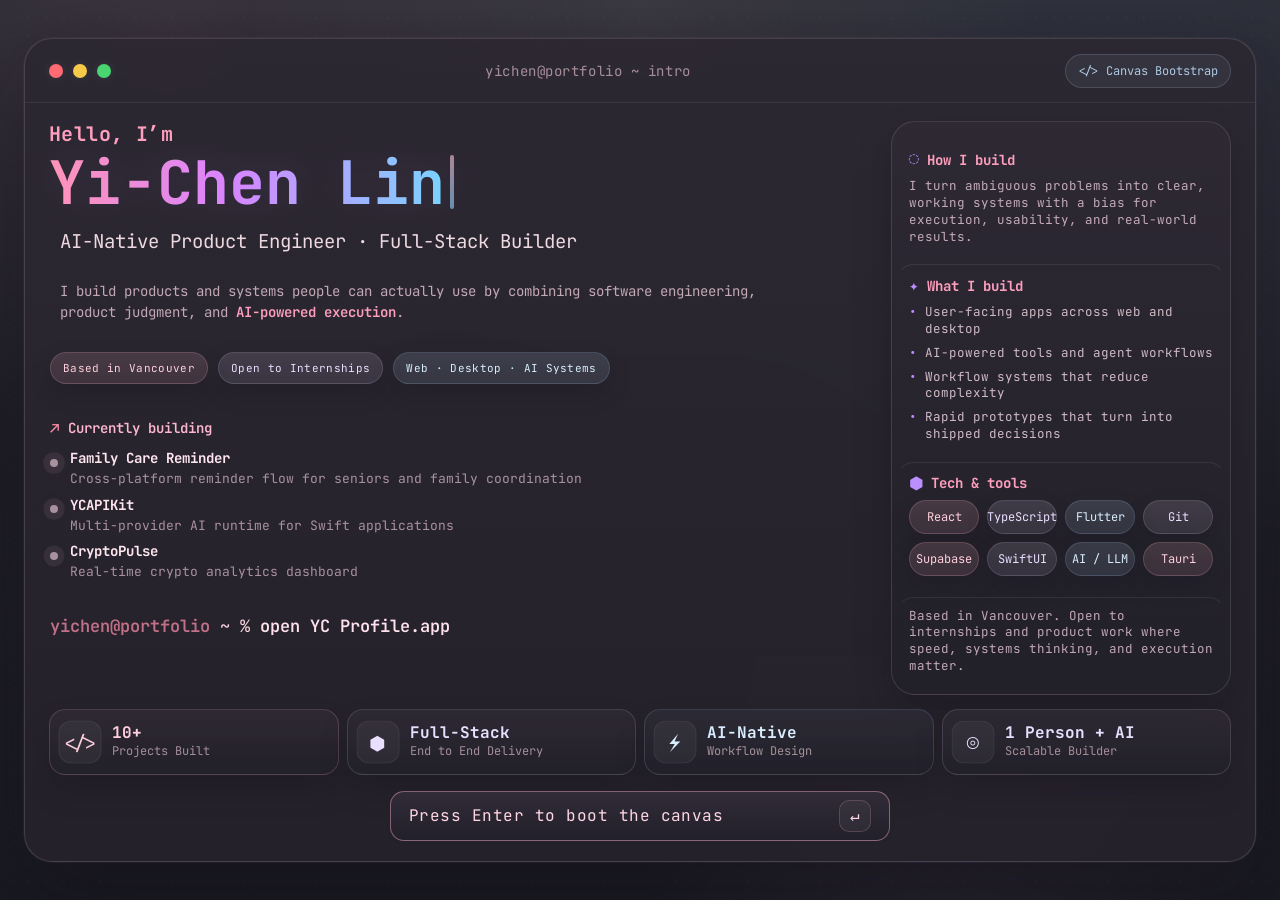
==== commit a0c6dfdb: "Alter screen size" ====
--- a/index.html
+++ b/index.html
@@ -5,7 +5,7 @@
     <meta name="viewport" content="width=device-width, initial-scale=1.0">
     <title>Yi-Chen Canvas | Personal Knowledge Canvas</title>
     <link rel="stylesheet" href="./assets/styles/base.css">
-    <link rel="stylesheet" href="./assets/styles/terminal.css">
+    <link rel="stylesheet" href="./assets/styles/terminal.css?v=responsive-fix">
     <link rel="stylesheet" href="./assets/styles/layout.css">
     <link rel="stylesheet" href="./assets/styles/cards.css">
     <link rel="stylesheet" href="./assets/styles/connections.css">
@@ -44,7 +44,7 @@
     <script src="./assets/scripts/features/top-actions.js"></script>
     <script src="./assets/scripts/features/init.js"></script>
     <script src="./assets/vendor/gsap/gsap.min.js"></script>
-    <script src="./assets/scripts/features/animations.js"></script>
+    <script src="./assets/scripts/features/animations.js?v=responsive-fix-2"></script>
     <script src="./assets/scripts/features/canvas-tools.js"></script>
     <script src="./assets/scripts/main.js"></script>
 </body>
--- a/assets/styles/terminal.css
+++ b/assets/styles/terminal.css
@@ -927,7 +927,8 @@
     }
 
     .terminal-shell {
-        max-height: none;
+        height: calc(100dvh - 24px);
+        max-height: calc(100dvh - 24px);
         border-radius: 24px;
     }
 
@@ -942,6 +943,8 @@
     }
 
     .terminal-shell-body {
+        min-height: 0;
+        overflow: auto;
         padding: 26px 18px 28px;
         gap: 24px;
     }
@@ -965,6 +968,15 @@
     .terminal-enter-button {
         min-height: 58px;
         font-size: 16px;
+    }
+
+    .terminal-launch {
+        position: sticky;
+        bottom: 0;
+        z-index: 3;
+        padding: 12px 0 0;
+        background:
+            linear-gradient(180deg, rgba(37, 34, 43, 0), rgba(37, 34, 43, 0.96) 34%, rgba(37, 34, 43, 0.98));
     }
 
     .terminal-chip-cloud {
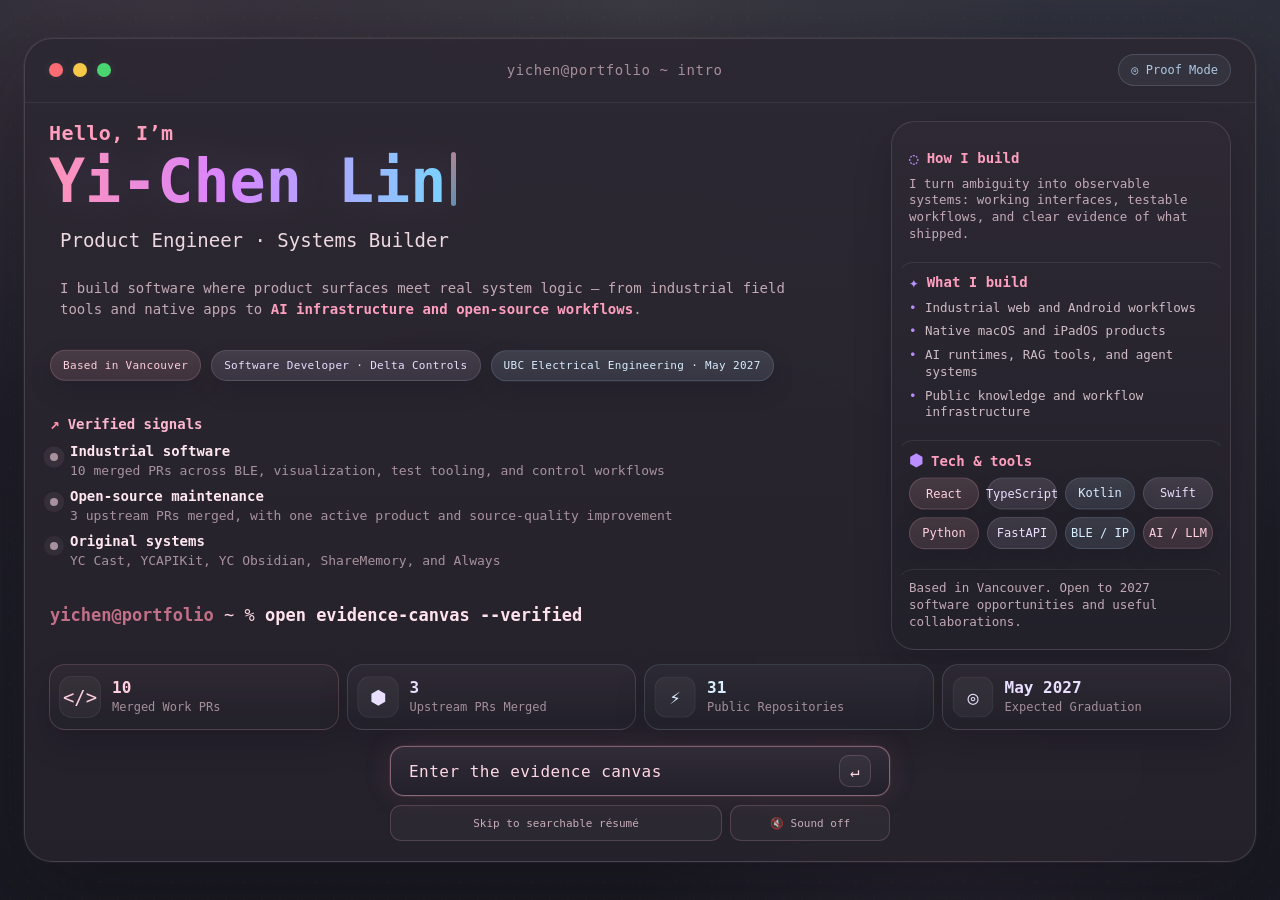
==== commit b60315ed: "Upgrade proof-first portfolio" ====
--- a/index.html
+++ b/index.html
@@ -3,7 +3,18 @@
 <head>
     <meta charset="UTF-8">
     <meta name="viewport" content="width=device-width, initial-scale=1.0">
-    <title>Yi-Chen Canvas | Personal Knowledge Canvas</title>
+    <meta name="description" content="Yi-Chen Lin is a Vancouver-based software and product engineer building industrial software, native apps, AI tooling, and open-source workflows.">
+    <meta name="theme-color" content="#2a2230">
+    <meta name="referrer" content="strict-origin-when-cross-origin">
+    <meta http-equiv="Content-Security-Policy" content="default-src 'self'; script-src 'self'; style-src 'self' 'unsafe-inline'; img-src 'self' data:; connect-src 'self'; font-src 'self' data:; object-src 'none'; base-uri 'self'; form-action 'self'">
+    <meta property="og:type" content="website">
+    <meta property="og:title" content="Yi-Chen Lin | Product Engineer & Systems Builder">
+    <meta property="og:description" content="A proof-first portfolio spanning industrial software, native apps, AI tooling, and open-source work.">
+    <meta property="og:url" content="https://ycl-2004.github.io/Profile/">
+    <meta name="twitter:card" content="summary">
+    <link rel="canonical" href="https://ycl-2004.github.io/Profile/">
+    <link rel="icon" href="./assets/favicon.svg" type="image/svg+xml">
+    <title>Yi-Chen Lin | Product Engineer & Systems Builder</title>
     <link rel="stylesheet" href="./assets/styles/base.css">
     <link rel="stylesheet" href="./assets/styles/terminal.css?v=responsive-fix">
     <link rel="stylesheet" href="./assets/styles/layout.css">
@@ -13,9 +24,18 @@
     <link rel="stylesheet" href="./assets/styles/controls.css">
     <link rel="stylesheet" href="./assets/styles/views.css">
     <link rel="stylesheet" href="./assets/styles/animations.css">
+    <link rel="stylesheet" href="./assets/styles/enhancements.css">
 </head>
 <body>
     <div id="app-root"></div>
+    <noscript>
+        <main class="noscript-profile">
+            <p>Yi-Chen Lin · Product Engineer &amp; Systems Builder · Vancouver</p>
+            <h1>This portfolio works best with JavaScript, but the evidence is still reachable.</h1>
+            <p>Industrial software, native apps, AI infrastructure, public knowledge systems, and open-source maintenance.</p>
+            <p><a href="https://github.com/ycl-2004">GitHub</a> · <a href="https://www.linkedin.com/in/yichenlin-lyc/">LinkedIn</a> · <a href="mailto:yichen.lin.2004@gmail.com">Email</a></p>
+        </main>
+    </noscript>
 
     <script src="./assets/scripts/core/namespace.js"></script>
     <script src="./assets/scripts/data/connections.js?v=joychime-work"></script>
@@ -39,9 +59,11 @@
     <script src="./assets/scripts/features/layers.js"></script>
     <script src="./assets/scripts/features/modal.js"></script>
     <script src="./assets/scripts/features/theme.js"></script>
+    <script src="./assets/scripts/features/preferences.js"></script>
     <script src="./assets/scripts/features/layout.js?v=joychime-work"></script>
     <script src="./assets/scripts/features/views.js"></script>
     <script src="./assets/scripts/features/top-actions.js"></script>
+    <script src="./assets/scripts/features/profile-actions.js"></script>
     <script src="./assets/scripts/features/init.js"></script>
     <script src="./assets/vendor/gsap/gsap.min.js"></script>
     <script src="./assets/scripts/features/animations.js?v=responsive-fix-2"></script>
--- a/assets/styles/base.css
+++ b/assets/styles/base.css
@@ -1,5 +1,3 @@
-@import url('https://fonts.googleapis.com/css2?family=JetBrains+Mono:wght@400;500;600&family=Noto+Sans+SC:wght@300;400;500;600;700&family=Inter:wght@300;400;500;600;700&display=swap');
-
 :root {
     --bg: #faf8f5;
     --card-bg: rgba(255, 255, 255, 0.95);
@@ -37,7 +35,7 @@
 * { margin: 0; padding: 0; box-sizing: border-box; }
 
 body {
-    font-family: 'Inter', 'Noto Sans SC', sans-serif;
+    font-family: -apple-system, BlinkMacSystemFont, 'Segoe UI', 'Noto Sans SC', sans-serif;
     background: var(--bg);
     overflow: hidden;
     width: 100vw;
--- a/assets/styles/enhancements.css
+++ b/assets/styles/enhancements.css
@@ -0,0 +1,327 @@
+/* Proof-first polish layered over the original canvas visual system. */
+
+.noscript-profile {
+    max-width: 720px;
+    margin: 10vh auto;
+    padding: 32px;
+    color: #2a2230;
+    font-family: ui-sans-serif, system-ui, sans-serif;
+    line-height: 1.65;
+}
+
+.noscript-profile h1 {
+    font-size: clamp(28px, 5vw, 52px);
+    line-height: 1.08;
+}
+
+.noscript-profile a {
+    color: #d95984;
+}
+
+.settings-segment--two {
+    grid-template-columns: repeat(2, minmax(0, 1fr));
+}
+
+.settings-grid {
+    grid-template-columns: repeat(2, minmax(0, 1fr));
+}
+
+.sound-toggle[aria-pressed='true'] {
+    color: var(--pink-dark);
+    border-color: rgba(255, 143, 171, 0.34);
+    background: linear-gradient(135deg, rgba(255, 143, 171, 0.13), rgba(117, 214, 255, 0.1));
+}
+
+.terminal-launch-controls,
+.terminal-secondary-actions {
+    width: 100%;
+}
+
+.terminal-launch-controls {
+    display: grid;
+    gap: 9px;
+}
+
+.terminal-secondary-actions {
+    display: grid;
+    grid-template-columns: minmax(0, 1.35fr) minmax(0, 0.65fr);
+    gap: 8px;
+}
+
+.terminal-secondary-button {
+    min-height: 36px;
+    padding: 7px 12px;
+    border: 1px solid rgba(255, 181, 205, 0.18);
+    border-radius: 11px;
+    background: rgba(255, 248, 244, 0.035);
+    color: rgba(255, 220, 233, 0.74);
+    font: inherit;
+    font-size: 11px;
+    cursor: pointer;
+    transition: border-color 0.18s ease, background 0.18s ease, color 0.18s ease, transform 0.18s ease;
+}
+
+.terminal-secondary-button:hover {
+    transform: translateY(-1px);
+    border-color: rgba(255, 181, 205, 0.42);
+    background: rgba(255, 248, 244, 0.07);
+    color: #ffe8ef;
+}
+
+.terminal-secondary-button:focus-visible,
+.quick-link-row:focus-visible,
+.contact-row:focus-visible,
+.card[role='button']:focus-visible,
+.sidebar-console-link:focus-visible,
+.modal-close:focus-visible {
+    outline: 2px solid rgba(232, 93, 138, 0.64);
+    outline-offset: 3px;
+}
+
+.card[role='button'] {
+    cursor: pointer;
+}
+
+.card[role='button']::after {
+    content: 'open ↗';
+    position: absolute;
+    right: 12px;
+    bottom: 10px;
+    padding: 4px 7px;
+    border-radius: 999px;
+    background: rgba(255, 255, 255, 0.78);
+    color: var(--pink-dark);
+    font-size: 9px;
+    font-weight: 800;
+    letter-spacing: 0.04em;
+    opacity: 0;
+    transform: translateY(4px);
+    transition: opacity 0.18s ease, transform 0.18s ease;
+    pointer-events: none;
+}
+
+.card[role='button']:hover::after,
+.card[role='button']:focus-visible::after {
+    opacity: 1;
+    transform: translateY(0);
+}
+
+.contact-row,
+.quick-link-row {
+    color: inherit;
+    text-decoration: none;
+}
+
+a.contact-row {
+    border-radius: 9px;
+    transition: background 0.18s ease, color 0.18s ease;
+}
+
+a.contact-row:hover {
+    background: rgba(255, 143, 171, 0.08);
+    color: var(--pink-dark);
+}
+
+button.quick-link-row,
+a.quick-link-row {
+    width: 100%;
+    margin: 0;
+    border: 0;
+    border-bottom: 1px solid rgba(255, 143, 171, 0.1);
+    border-radius: 0;
+    background: transparent;
+    font: inherit;
+    text-align: left;
+    cursor: pointer;
+    transition: padding 0.18s ease, background 0.18s ease;
+}
+
+.quick-link-row:hover {
+    padding-left: 8px;
+    padding-right: 6px;
+    border-radius: 10px;
+    background: rgba(255, 143, 171, 0.07);
+}
+
+.quick-link-row > span {
+    min-width: 0;
+}
+
+.quick-link-row small {
+    display: block;
+    color: var(--text-muted);
+    font-size: 11px;
+    font-weight: 400;
+    line-height: 1.45;
+}
+
+.modal-open {
+    overflow: hidden;
+}
+
+.modal,
+.portfolio-view-shell,
+.terminal-shell-body {
+    user-select: text;
+}
+
+body[data-motion='reduced'] *,
+body[data-motion='reduced'] *::before,
+body[data-motion='reduced'] *::after {
+    scroll-behavior: auto !important;
+    animation-duration: 0.001ms !important;
+    animation-iteration-count: 1 !important;
+    transition-duration: 0.001ms !important;
+}
+
+body[data-motion='reduced'] .terminal-line {
+    opacity: 1;
+    transform: none;
+}
+
+body[data-motion='reduced'] .motion-pointer-signal,
+body[data-motion='reduced'] .motion-flow-path {
+    display: none !important;
+}
+
+#terminal-entry.is-immediate {
+    opacity: 0 !important;
+    visibility: hidden !important;
+    pointer-events: none !important;
+    transition: none !important;
+}
+
+@media (max-width: 1180px) {
+    .terminal-shell {
+        position: relative;
+    }
+
+    .terminal-shell-body {
+        padding-bottom: 146px;
+    }
+
+    .terminal-launch {
+        position: absolute;
+        left: 18px;
+        right: 18px;
+        bottom: 14px;
+        width: auto;
+        padding: 20px 0 0;
+        background: linear-gradient(180deg, rgba(37, 34, 43, 0), rgba(37, 34, 43, 0.97) 28%, rgba(37, 34, 43, 0.99));
+    }
+}
+
+@media (max-width: 620px) {
+    .terminal-secondary-actions {
+        grid-template-columns: 1fr;
+        gap: 6px;
+    }
+
+    .terminal-shell-body {
+        padding-top: 18px;
+        padding-bottom: 178px;
+    }
+
+    .terminal-launch {
+        left: 14px;
+        right: 14px;
+        bottom: 12px;
+    }
+
+    .terminal-enter-button {
+        min-height: 50px;
+    }
+
+    .terminal-secondary-button {
+        min-height: 31px;
+        padding: 5px 9px;
+        font-size: 10px;
+    }
+
+    .top-actions .btn-primary {
+        padding-inline: 10px;
+    }
+}
+
+@media (max-width: 340px) {
+    .top-actions .btn-avatar {
+        display: none;
+    }
+}
+
+@media print {
+    @page {
+        size: letter portrait;
+        margin: 0.45in;
+    }
+
+    body,
+    body[data-theme='dark'] {
+        --text: #111827;
+        --text-secondary: #374151;
+        --text-muted: #6b7280;
+        --card-bg: #fff;
+        --card-border: #d1d5db;
+        color: #111827;
+        background: #fff !important;
+    }
+
+    #terminal-entry,
+    .top-bar,
+    .sidebar,
+    .sidebar-scrim,
+    #canvas-viewport,
+    .canvas-view-header,
+    .zoom-controls,
+    .bottom-hint,
+    .theme-toggle,
+    .list-toolbar,
+    .view-panel-head {
+        display: none !important;
+    }
+
+    #canvas-app,
+    .portfolio-view-shell {
+        position: static !important;
+        width: auto !important;
+        height: auto !important;
+        overflow: visible !important;
+        background: #fff !important;
+    }
+
+    #canvas-app::before {
+        display: none !important;
+    }
+
+    .portfolio-table-wrap {
+        overflow: visible;
+        border: 0;
+        box-shadow: none;
+    }
+
+    .portfolio-table {
+        min-width: 0;
+        font-size: 8.5pt;
+    }
+
+    .portfolio-table th,
+    .portfolio-table td {
+        padding: 6px;
+        color: #111827 !important;
+        background: #fff !important;
+    }
+
+    .portfolio-row {
+        break-inside: avoid;
+    }
+
+    .view-item-icon,
+    .project-tag,
+    .view-mini-badge,
+    .view-soft-pill {
+        box-shadow: none !important;
+        color: #111827 !important;
+        background: #f3f4f6 !important;
+        border-color: #d1d5db !important;
+    }
+}
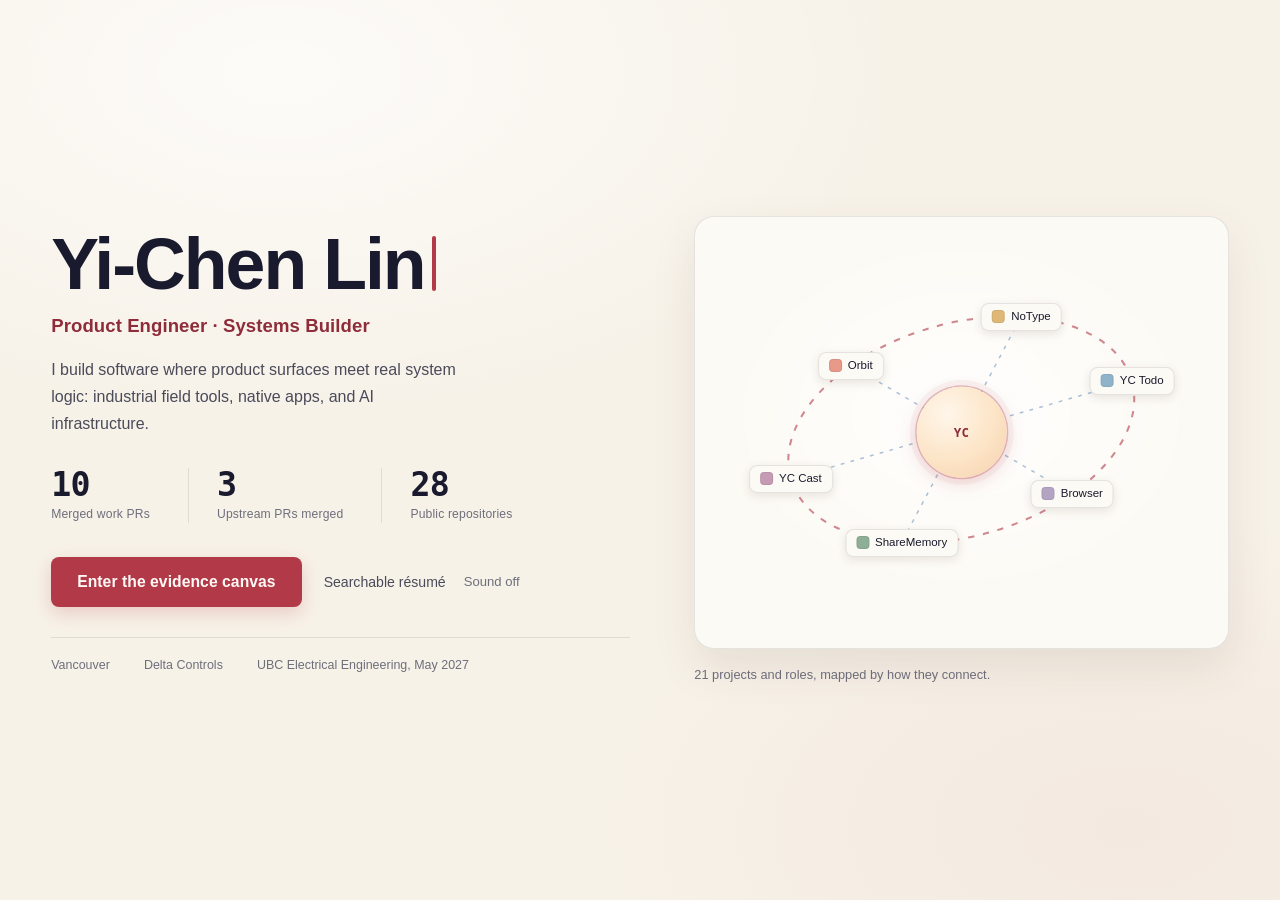
==== commit 3dfab688: "Curate brand systems and open-source evidence" ====
--- a/index.html
+++ b/index.html
@@ -3,13 +3,13 @@
 <head>
     <meta charset="UTF-8">
     <meta name="viewport" content="width=device-width, initial-scale=1.0">
-    <meta name="description" content="Yi-Chen Lin is a Vancouver-based software and product engineer building industrial software, native apps, AI tooling, and open-source workflows.">
+    <meta name="description" content="Yi-Chen Lin is a Vancouver-based product engineer building industrial software, native apps, AI systems, local-first tools, and reusable design workflows.">
     <meta name="theme-color" content="#2a2230">
     <meta name="referrer" content="strict-origin-when-cross-origin">
     <meta http-equiv="Content-Security-Policy" content="default-src 'self'; script-src 'self'; style-src 'self' 'unsafe-inline'; img-src 'self' data:; connect-src 'self'; font-src 'self' data:; object-src 'none'; base-uri 'self'; form-action 'self'">
     <meta property="og:type" content="website">
     <meta property="og:title" content="Yi-Chen Lin | Product Engineer & Systems Builder">
-    <meta property="og:description" content="A proof-first portfolio spanning industrial software, native apps, AI tooling, and open-source work.">
+    <meta property="og:description" content="A proof-first portfolio spanning industrial software, native apps, AI systems, local-first tools, and reusable design workflows.">
     <meta property="og:url" content="https://ycl-2004.github.io/Profile/">
     <meta name="twitter:card" content="summary">
     <link rel="canonical" href="https://ycl-2004.github.io/Profile/">
@@ -32,7 +32,7 @@
         <main class="noscript-profile">
             <p>Yi-Chen Lin · Product Engineer &amp; Systems Builder · Vancouver</p>
             <h1>This portfolio works best with JavaScript, but the evidence is still reachable.</h1>
-            <p>Industrial software, native apps, AI infrastructure, public knowledge systems, and open-source maintenance.</p>
+            <p>Industrial software, native apps, AI infrastructure, public knowledge systems, reusable design systems, and open-source maintenance.</p>
             <p><a href="https://github.com/ycl-2004">GitHub</a> · <a href="https://www.linkedin.com/in/yichenlin-lyc/">LinkedIn</a> · <a href="mailto:yichen.lin.2004@gmail.com">Email</a></p>
         </main>
     </noscript>
--- a/assets/styles/terminal.css
+++ b/assets/styles/terminal.css
@@ -1,45 +1,83 @@
+/* =========================================================================
+   Entry page  ·  Orbit paper
+   -------------------------------------------------------------------------
+   The entry used to be a dark terminal window with gradient type, sitting in
+   front of a warm-white canvas. Two problems: the palette belonged to nobody,
+   and stepping into the canvas felt like landing on a different site.
+
+   This surface now speaks YC brand (wine #B23A48, denim #3B6EA5, ink #1A1A2E)
+   through Orbit's material (ivory #F7F2E8 paper, dusk #2B1C1A at night). The
+   ground is the same family as the canvas behind it, so entering reads as
+   walking further into one room rather than switching buildings.
+
+   Two radii on this page, no third: 8px for controls, 20px for panels.
+   One accent, wine, on every action. Denim carries system meaning only, and
+   the orbit node palette is borrowed straight from the canvas tones it is
+   previewing.
+   ========================================================================= */
+
 #terminal-entry {
-    --terminal-surface: rgba(37, 34, 43, 0.94);
-    --terminal-surface-strong: rgba(44, 40, 50, 0.95);
-    --terminal-border: rgba(170, 151, 166, 0.24);
+    /* Surfaces: Orbit ivory ground, a slightly brighter face for the panel. */
+    --e-paper: #F7F2E8;
+    --e-surface: #FCFAF4;
+
+    /* Ink: YC neutrals, warm-tinted. */
+    --e-ink: #1A1A2E;
+    --e-ink-muted: #4A4A5A;
+    --e-ink-faint: #6E6E7C;
+
+    /* The one accent. Every action on this page is wine. */
+    --e-wine: #B23A48;
+    --e-wine-deep: #8E2C3A;
+    --e-wine-fill: #B23A48;
+    --e-wine-hover: #8E2C3A;
+    --e-wine-wash: rgba(178, 58, 72, 0.09);
+    --e-on-wine: #FFF9F6;
+
+    /* System colour. Structure and connection only, never an action. */
+    --e-denim: #3B6EA5;
+
+    --e-line: rgba(26, 26, 46, 0.10);
+    --e-shadow-panel: 0 18px 44px rgba(93, 62, 52, 0.10);
+    --e-shadow-lift: 0 10px 24px rgba(142, 44, 58, 0.20);
+
+    /* Orbit's icon palette, reused for the canvas nodes. */
+    --e-node-1: #E89987;
+    --e-node-2: #DFB877;
+    --e-node-3: #8FB4C9;
+    --e-node-4: #B4A4C4;
+    --e-node-5: #8FAE97;
+    --e-node-6: #C59AB5;
+
+    --e-radius-control: 8px;
+    --e-radius-panel: 20px;
+
     position: fixed;
     inset: 0;
     z-index: 10000;
     display: flex;
+    align-items: center;
     justify-content: center;
-    align-items: center;
-    padding: clamp(12px, 2.6vw, 24px);
+    padding: clamp(20px, 4vw, 56px);
     overflow: auto;
-    font-family: 'JetBrains Mono', monospace;
-    color: #ffe1ec;
-    background:
-        radial-gradient(circle at 13% 4%, rgba(203, 145, 164, 0.11), transparent 30%),
-        radial-gradient(circle at 86% 18%, rgba(118, 153, 188, 0.12), transparent 32%),
-        radial-gradient(circle at 74% 88%, rgba(176, 142, 194, 0.09), transparent 26%),
-        linear-gradient(180deg, #24242e 0%, #191a22 100%);
-    transition: opacity 0.8s ease, visibility 0.8s ease;
+    color: var(--e-ink);
+    font-family: -apple-system, BlinkMacSystemFont, 'Segoe UI', 'Noto Sans SC', sans-serif;
+    background: var(--e-paper);
+    transition: opacity 0.55s ease, visibility 0.55s ease;
     -webkit-overflow-scrolling: touch;
 }
 
-#terminal-entry::before,
-#terminal-entry::after {
+/* Paper tooth. Warm, almost invisible, and fixed so it never repaints on
+   scroll (a full-bleed noise layer over a scrolling container is a reliable
+   way to lose frames on mobile). */
+#terminal-entry::before {
     content: '';
-    position: absolute;
+    position: fixed;
     inset: 0;
     pointer-events: none;
-}
-
-#terminal-entry::before {
     background:
-        radial-gradient(circle at top, rgba(255, 231, 223, 0.09), transparent 36%),
-        linear-gradient(180deg, rgba(255, 255, 255, 0.025), transparent 46%);
-}
-
-#terminal-entry::after {
-    opacity: 0.18;
-    background:
-        radial-gradient(circle, rgba(195, 167, 178, 0.18) 1px, transparent 1.2px) center / 18px 18px,
-        radial-gradient(circle, rgba(118, 153, 188, 0.16) 0.8px, transparent 1px) center / 36px 36px;
+        radial-gradient(ellipse 70% 55% at 22% 8%, rgba(255, 255, 255, 0.72), transparent 70%),
+        radial-gradient(ellipse 60% 50% at 88% 92%, rgba(178, 58, 72, 0.05), transparent 72%);
 }
 
 #terminal-entry.hidden {
@@ -48,169 +86,398 @@
     pointer-events: none;
 }
 
-.terminal-stage {
+.entry-stage {
     position: relative;
     z-index: 1;
-    width: min(1560px, calc(100vw - 24px));
-}
-
-.terminal-shell {
-    display: flex;
-    flex-direction: column;
-    max-height: calc(100vh - 24px);
-    border-radius: 28px;
-    border: 1px solid var(--terminal-border);
-    background:
-        linear-gradient(180deg, var(--terminal-surface-strong) 0%, var(--terminal-surface) 100%);
-    box-shadow:
-        0 0 0 1px rgba(255, 246, 242, 0.035),
-        0 32px 82px rgba(10, 9, 16, 0.5),
-        0 22px 68px rgba(109, 75, 93, 0.12);
-    overflow: hidden;
-    backdrop-filter: blur(18px);
-    transition: transform 0.4s ease, box-shadow 0.4s ease, border-color 0.4s ease;
-}
-
-#terminal-entry.is-launching .terminal-shell {
-    transform: translateY(-4px) scale(1.006);
-    border-color: rgba(154, 191, 174, 0.42);
-    box-shadow:
-        0 0 0 1px rgba(154, 191, 174, 0.1),
-        0 34px 88px rgba(10, 9, 16, 0.56),
-        0 20px 54px rgba(109, 75, 93, 0.14);
-}
-
-.terminal-shell-header {
+    width: 100%;
+    max-width: 1180px;
     display: grid;
-    grid-template-columns: auto 1fr auto;
+    /* Asymmetric on purpose. The reading column leads, the map answers. */
+    grid-template-columns: minmax(0, 1.04fr) minmax(320px, 0.96fr);
+    gap: clamp(32px, 5vw, 76px);
     align-items: center;
-    gap: 16px;
-    min-height: 64px;
-    padding: 0 24px;
-    border-bottom: 1px solid rgba(255, 244, 239, 0.07);
-    color: rgba(255, 223, 232, 0.7);
-}
-
-.terminal-shell-controls {
-    display: flex;
-    gap: 10px;
-}
-
-.terminal-shell-dot {
-    width: 14px;
-    height: 14px;
-    border-radius: 50%;
-    display: inline-block;
-    box-shadow: 0 0 12px rgba(255, 255, 255, 0.08);
-}
-
-.terminal-shell-dot--close { background: #ff6b73; }
-.terminal-shell-dot--minimize { background: #f7c948; }
-.terminal-shell-dot--zoom { background: #49d56f; }
-
-.terminal-shell-title {
-    justify-self: center;
-    font-size: 14px;
-    letter-spacing: 0.04em;
-    color: rgba(255, 216, 229, 0.58);
-}
-
-.terminal-shell-badge {
-    font-size: 12px;
-    color: rgba(196, 226, 255, 0.86);
-    padding: 8px 12px;
-    border-radius: 999px;
-    border: 1px solid rgba(166, 188, 211, 0.2);
-    background: rgba(166, 188, 211, 0.075);
-}
-
-.terminal-shell-body {
-    display: flex;
-    flex-direction: column;
-    gap: 16px;
-    padding: clamp(18px, 2vw, 28px);
-    overflow: auto;
-}
-
-.terminal-hero-layout {
-    display: grid;
-    grid-template-columns: minmax(0, 1.42fr) minmax(360px, 0.58fr);
-    gap: clamp(16px, 1.8vw, 24px);
-    align-items: start;
-}
-
-.terminal-hero-main {
-    display: flex;
-    flex-direction: column;
-    gap: 0;
+}
+
+/* -------------------------------------------------------------------------
+   Reading column
+   ------------------------------------------------------------------------- */
+
+.entry-lede {
     min-width: 0;
 }
 
 .terminal-line {
     opacity: 0;
-    transform: translateY(10px);
-    animation: terminalFadeIn 0.68s cubic-bezier(0.2, 0.9, 0.2, 1) forwards;
-}
-
-.terminal-eyebrow {
-    font-size: 20px;
-    color: #ff9fbe;
-    font-weight: 700;
-    letter-spacing: 0.02em;
-}
-
-.terminal-name {
-    margin: 8px 0 10px;
-    font-size: 72px;
+    transform: translateY(12px);
+    animation: entryRise 0.66s cubic-bezier(0.22, 0.61, 0.36, 1) forwards;
+}
+
+.entry-name {
+    margin: 0;
+    font-size: clamp(2.9rem, 5.6vw, 4.5rem);
+    line-height: 1.02;
+    font-weight: 680;
+    letter-spacing: -0.028em;
+    color: var(--e-ink);
+}
+
+/* The one thing worth keeping from the terminal: a caret. It marks which
+   block the arrow keys are on, so it earns its place as a nav affordance
+   rather than decoration. */
+.entry-caret {
+    display: inline-block;
+    width: 0.055em;
+    height: 0.78em;
+    margin-left: 0.1em;
+    vertical-align: -0.03em;
+    border-radius: 2px;
+    background: var(--e-wine);
+    opacity: 0;
+}
+
+.entry-role {
+    margin: 14px 0 0;
+    font-size: clamp(1rem, 1.5vw, 1.16rem);
+    font-weight: 560;
+    letter-spacing: 0.005em;
+    color: var(--e-wine-deep);
+}
+
+.entry-text {
+    margin: 20px 0 0;
+    max-width: 46ch;
+    font-size: clamp(0.98rem, 1.25vw, 1.08rem);
+    line-height: 1.68;
+    color: var(--e-ink-muted);
+}
+
+/* Proof strip. Numbers are data, so they are the only monospace on the page.
+   No cards: a hairline between columns is enough separation. */
+.entry-proof {
+    margin: 30px 0 0;
+    display: grid;
+    grid-template-columns: repeat(3, minmax(0, auto));
+    justify-content: start;
+    gap: clamp(20px, 3vw, 38px);
+}
+
+.entry-proof-item {
+    display: flex;
+    flex-direction: column-reverse;
+    gap: 5px;
+    padding-left: clamp(16px, 2.4vw, 28px);
+    border-left: 1px solid var(--e-line);
+}
+
+.entry-proof-item:first-child {
+    padding-left: 0;
+    border-left: 0;
+}
+
+.entry-proof dd {
+    margin: 0;
+    font-family: ui-monospace, SFMono-Regular, 'JetBrains Mono', Menlo, monospace;
+    font-size: clamp(1.7rem, 2.6vw, 2.15rem);
+    font-weight: 550;
     line-height: 1;
-    letter-spacing: 0;
-    font-weight: 700;
-    color: transparent;
-    background: linear-gradient(90deg, #ff93b7 0%, #d984ff 44%, #75d6ff 100%);
-    -webkit-background-clip: text;
-    background-clip: text;
-}
+    letter-spacing: -0.02em;
+    font-variant-numeric: tabular-nums;
+    color: var(--e-ink);
+}
+
+.entry-proof dt {
+    font-size: 0.76rem;
+    line-height: 1.35;
+    letter-spacing: 0.012em;
+    color: var(--e-ink-faint);
+}
+
+/* -------------------------------------------------------------------------
+   Actions
+   ------------------------------------------------------------------------- */
+
+.entry-actions {
+    margin: 34px 0 0;
+    display: flex;
+    flex-wrap: wrap;
+    align-items: center;
+    gap: 14px 22px;
+}
+
+.entry-cta {
+    flex: 0 0 auto;
+    min-height: 50px;
+    padding: 0 26px;
+    border: 0;
+    border-radius: var(--e-radius-control);
+    background: var(--e-wine-fill);
+    color: var(--e-on-wine);
+    font: inherit;
+    font-size: 0.98rem;
+    font-weight: 560;
+    letter-spacing: 0.004em;
+    white-space: nowrap;
+    cursor: pointer;
+    box-shadow: 0 6px 18px rgba(178, 58, 72, 0.22);
+    transition: transform 0.18s cubic-bezier(0.22, 0.61, 0.36, 1),
+                background-color 0.18s ease,
+                box-shadow 0.18s ease;
+}
+
+.entry-cta:hover {
+    transform: translateY(-2px);
+    background: var(--e-wine-hover);
+    box-shadow: var(--e-shadow-lift);
+}
+
+.entry-cta:active {
+    transform: translateY(0) scale(0.985);
+    box-shadow: 0 4px 12px rgba(178, 58, 72, 0.2);
+}
+
+.entry-cta:disabled {
+    cursor: default;
+    transform: none;
+    opacity: 0.72;
+    box-shadow: none;
+}
+
+.entry-actions-minor {
+    display: flex;
+    flex-wrap: wrap;
+    align-items: center;
+    gap: 18px;
+}
+
+.entry-link {
+    padding: 4px 0;
+    border: 0;
+    background: none;
+    color: var(--e-ink-muted);
+    font: inherit;
+    font-size: 0.88rem;
+    cursor: pointer;
+    position: relative;
+    transition: color 0.18s ease;
+}
+
+.entry-link::after {
+    content: '';
+    position: absolute;
+    left: 0;
+    right: 0;
+    bottom: 0;
+    height: 1px;
+    background: currentColor;
+    transform: scaleX(0);
+    transform-origin: left;
+    transition: transform 0.22s cubic-bezier(0.22, 0.61, 0.36, 1);
+}
+
+.entry-link:hover {
+    color: var(--e-wine);
+}
+
+.entry-link:hover::after {
+    transform: scaleX(1);
+}
+
+.entry-link--quiet {
+    color: var(--e-ink-faint);
+    font-size: 0.82rem;
+}
+
+#terminal-entry :is(button, [tabindex]):focus-visible {
+    outline: 2px solid var(--e-wine);
+    outline-offset: 3px;
+    border-radius: var(--e-radius-control);
+}
+
+/* Location and status. Separated by space, not by punctuation. */
+.entry-meta {
+    margin: 30px 0 0;
+    padding-top: 20px;
+    border-top: 1px solid var(--e-line);
+    display: flex;
+    flex-wrap: wrap;
+    gap: 8px clamp(20px, 3vw, 34px);
+    font-size: 0.78rem;
+    color: var(--e-ink-faint);
+}
+
+/* -------------------------------------------------------------------------
+   Canvas preview
+   -------------------------------------------------------------------------
+   Not a screenshot and not an illustration: real portfolio records, laid out
+   on the same ring Orbit's app icon uses, in the tones the canvas actually
+   paints those cards with. Hovering a node is a rehearsal of the canvas.
+   ------------------------------------------------------------------------- */
+
+.entry-preview {
+    min-width: 0;
+}
+
+.entry-orbit {
+    position: relative;
+    width: 100%;
+    aspect-ratio: 420 / 340;
+    border-radius: var(--e-radius-panel);
+    border: 1px solid var(--e-line);
+    background:
+        radial-gradient(ellipse 62% 58% at 50% 46%, rgba(255, 255, 255, 0.9), transparent 74%),
+        var(--e-surface);
+    box-shadow: var(--e-shadow-panel);
+    overflow: hidden;
+}
+
+.entry-orbit-svg {
+    position: absolute;
+    inset: 0;
+    width: 100%;
+    height: 100%;
+}
+
+.entry-orbit-ring {
+    fill: none;
+    stroke: var(--e-wine);
+    stroke-width: 1.6;
+    stroke-dasharray: 5 7;
+    opacity: 0.6;
+}
+
+.entry-orbit-link {
+    stroke: var(--e-denim);
+    stroke-width: 1.2;
+    stroke-dasharray: 3 5;
+    opacity: 0.42;
+    transition: opacity 0.22s ease, stroke-width 0.22s ease;
+}
+
+.entry-orbit-link.is-lit {
+    stroke: var(--e-wine);
+    stroke-width: 1.8;
+    opacity: 0.85;
+}
+
+/* Hub. Orbit paints its centre warmer and brighter than the accent, because a
+   hub painted in the accent reads as one more node instead of the light the
+   scene is lit by. */
+.entry-orbit-hub {
+    position: absolute;
+    left: 50%;
+    top: 50%;
+    width: 17%;
+    aspect-ratio: 1;
+    transform: translate(-50%, -50%);
+    display: flex;
+    align-items: center;
+    justify-content: center;
+    border-radius: 50%;
+    background: radial-gradient(circle at 34% 30%, #FFF6EA, #FCE3C4 58%, #F2D0AC);
+    box-shadow:
+        0 0 0 1.5px rgba(178, 58, 72, 0.3),
+        0 0 0 7px rgba(178, 58, 72, 0.05),
+        0 5px 20px rgba(178, 58, 72, 0.2);
+    font-family: ui-monospace, SFMono-Regular, 'JetBrains Mono', Menlo, monospace;
+    font-size: clamp(0.62rem, 1.1vw, 0.78rem);
+    font-weight: 600;
+    letter-spacing: 0.03em;
+    color: var(--e-wine-deep);
+}
+
+/* A node is a card, not a swatch. The canvas is made of titled cards joined by
+   lines, so a preview built from coloured squares previews nothing: it reads
+   as decoration and tells a visitor nothing about what is behind the door.
+   The tone square survives as the card's marker, which is also what carries
+   Orbit's icon palette onto the page. */
+.entry-orbit-node {
+    position: absolute;
+    transform: translate(-50%, -50%);
+    display: inline-flex;
+    align-items: center;
+    gap: 6px;
+    max-width: 34%;
+    padding: 6px 10px;
+    border: 1px solid var(--e-line);
+    border-radius: var(--e-radius-control);
+    background: var(--e-surface);
+    box-shadow: 0 3px 10px rgba(93, 62, 52, 0.13);
+    font: inherit;
+    cursor: pointer;
+    transition: transform 0.22s cubic-bezier(0.22, 0.61, 0.36, 1),
+                box-shadow 0.22s ease,
+                border-color 0.22s ease;
+}
+
+.entry-orbit-node:hover,
+.entry-orbit-node:focus-visible {
+    transform: translate(-50%, -50%) translateY(-3px);
+    border-color: rgba(178, 58, 72, 0.34);
+    box-shadow: 0 10px 22px rgba(93, 62, 52, 0.2);
+}
+
+.entry-orbit-dot {
+    flex: 0 0 auto;
+    width: 13px;
+    height: 13px;
+    border-radius: 4px;
+    background: var(--node-tone);
+    box-shadow: inset 0 0 0 1px rgba(26, 26, 46, 0.08);
+}
+
+.entry-orbit-title {
+    font-size: 0.72rem;
+    font-weight: 530;
+    line-height: 1.2;
+    letter-spacing: -0.002em;
+    white-space: nowrap;
+    color: var(--e-ink);
+}
+
+.entry-preview-caption {
+    margin: 16px 0 0;
+    font-size: 0.8rem;
+    line-height: 1.5;
+    color: var(--e-ink-faint);
+}
+
+/* -------------------------------------------------------------------------
+   Keyboard navigation
+   -------------------------------------------------------------------------
+   Arrow keys walk the entry blocks. The marker has to be legible without
+   being another card, so it is a wine rule in the left margin.
+   ------------------------------------------------------------------------- */
 
 .terminal-nav-target {
     position: relative;
-    transition: transform 0.22s ease, opacity 0.22s ease, filter 0.22s ease, box-shadow 0.22s ease, background-color 0.22s ease, border-color 0.22s ease;
-}
-
-.terminal-nav-inline,
-.terminal-nav-section,
-.terminal-nav-panel {
-    border: 1px solid transparent;
-    border-radius: 18px;
-}
-
-.terminal-nav-inline {
-    width: fit-content;
-    max-width: 100%;
-    padding: 8px 10px;
-    margin-left: -10px;
-}
-
-.terminal-nav-section {
-    padding: 10px 12px;
-    margin-left: -12px;
-    margin-right: -4px;
-}
-
-.terminal-nav-panel {
-    padding: 10px 12px;
-    margin-left: -12px;
-    margin-right: -12px;
-}
-
-.terminal-nav-marker.is-active {
-    transform: translateX(3px);
-    border-color: rgba(255, 181, 205, 0.2);
-    background:
-        linear-gradient(180deg, rgba(255, 248, 244, 0.06), rgba(255, 248, 244, 0.018)),
-        rgba(226, 166, 183, 0.055);
-    box-shadow:
-        0 14px 30px rgba(10, 9, 16, 0.14),
-        0 0 0 1px rgba(255, 181, 205, 0.08);
+    transition: transform 0.22s cubic-bezier(0.22, 0.61, 0.36, 1);
+}
+
+/* The name already shows its nav state through the caret, so it does not also
+   take a rule: two wine verticals around one heading read as decoration. */
+.entry-lede .terminal-nav-target:not(.entry-name)::before {
+    content: '';
+    position: absolute;
+    left: -18px;
+    top: 0.16em;
+    bottom: 0.16em;
+    width: 2px;
+    border-radius: 2px;
+    background: var(--e-wine);
+    opacity: 0;
+    transform: scaleY(0.4);
+    transform-origin: center;
+    transition: opacity 0.22s ease, transform 0.22s ease;
+}
+
+.entry-lede .terminal-nav-target:not(.entry-name).is-active::before {
+    opacity: 1;
+    transform: scaleY(1);
+}
+
+.entry-preview.terminal-nav-target.is-active .entry-orbit {
+    border-color: rgba(178, 58, 72, 0.4);
+    box-shadow: var(--e-shadow-panel), 0 0 0 3px var(--e-wine-wash);
 }
 
 .terminal-nav-target:not(.is-active) .terminal-nav-cursor {
@@ -219,877 +486,283 @@
 }
 
 .terminal-nav-target.is-active .terminal-nav-cursor {
-    opacity: 0.74;
-    animation: blink 1s step-end infinite;
-}
-
-.terminal-name.terminal-nav-target {
-    width: fit-content;
-}
-
-.terminal-name.terminal-nav-target.is-active {
-    filter: drop-shadow(0 0 18px rgba(217, 132, 255, 0.12));
-}
-
-.terminal-name-cursor {
-    display: inline-block;
-    width: 0.075em;
-    height: 0.9em;
-    margin-left: 0.08em;
-    background: linear-gradient(180deg, rgba(255, 196, 216, 0.82), rgba(138, 213, 255, 0.82));
-    vertical-align: -0.08em;
-    border-radius: 999px;
-    opacity: 0;
-}
-
-.terminal-role {
-    margin: 0 0 10px;
-    font-size: 22px;
-    line-height: 1.28;
-    color: rgba(255, 232, 240, 0.92);
-}
-
-.terminal-role.terminal-nav-inline,
-.terminal-summary.terminal-nav-inline {
-    display: block;
-}
-
-.terminal-summary {
-    max-width: 780px;
-    margin: 0;
-    font-size: 16px;
-    line-height: 1.62;
-    color: rgba(255, 220, 233, 0.72);
-}
-
-.terminal-summary-accent {
-    color: #ff9fbe;
-    font-weight: 600;
-}
-
-.terminal-quickfacts {
-    display: flex;
-    flex-wrap: wrap;
-    gap: 10px;
-    margin-top: 12px;
-}
-
-.terminal-quickfacts.terminal-nav-section {
-    width: fit-content;
-    max-width: 100%;
-    padding-bottom: 8px;
-}
-
-.terminal-quickfact,
-.terminal-chip {
-    --terminal-tone-bg: rgba(255, 239, 233, 0.055);
-    --terminal-tone-border: rgba(226, 166, 183, 0.2);
-    --terminal-tone-text: #ffd5e2;
-    display: inline-flex;
-    align-items: center;
-    padding: 8px 12px;
-    border-radius: 999px;
-    border: 1px solid var(--terminal-tone-border);
-    background:
-        linear-gradient(180deg, rgba(255, 248, 244, 0.06), rgba(255, 248, 244, 0.018)),
-        var(--terminal-tone-bg);
-    color: var(--terminal-tone-text);
-    box-shadow: 0 10px 24px rgba(10, 9, 16, 0.14);
-}
-
-.terminal-quickfact {
-    font-size: 11px;
-    letter-spacing: 0.03em;
-}
-
-.terminal-chip {
-    justify-content: center;
-    min-width: 0;
-    font-size: 12px;
-    white-space: nowrap;
-}
-
-.terminal-tone-pink {
-    --terminal-tone-bg: rgba(205, 121, 142, 0.12);
-    --terminal-tone-border: rgba(226, 166, 183, 0.22);
-    --terminal-tone-text: #ffd0dd;
-}
-
-.terminal-tone-violet {
-    --terminal-tone-bg: rgba(170, 151, 191, 0.11);
-    --terminal-tone-border: rgba(184, 169, 201, 0.2);
-    --terminal-tone-text: #e9dfff;
-}
-
-.terminal-tone-blue {
-    --terminal-tone-bg: rgba(127, 158, 190, 0.12);
-    --terminal-tone-border: rgba(145, 174, 203, 0.2);
-    --terminal-tone-text: #d9eeff;
-}
-
-.terminal-building {
-    margin-top: 14px;
-    padding-top: 12px;
-    border-top: 1px solid rgba(255, 244, 239, 0.07);
-}
-
-.terminal-building.terminal-nav-section {
-    padding-top: 10px;
-    border-top-color: transparent;
-}
-
-.terminal-section-kicker {
-    display: inline-flex;
-    align-items: center;
-    gap: 8px;
-    margin-bottom: 10px;
-    color: #ffb7cf;
-    font-size: 14px;
-    font-weight: 600;
-}
-
-.terminal-section-icon {
-    font-size: 16px;
-    color: #ff8fab;
-}
-
-.terminal-project-list {
-    list-style: none;
-    display: grid;
-    gap: 8px;
-    padding: 0;
-    margin: 0;
-}
-
-.terminal-project-item {
-    display: grid;
-    grid-template-columns: 8px minmax(0, 1fr);
-    gap: 12px;
-    align-items: start;
-}
-
-.terminal-project-dot {
-    width: 8px;
-    height: 8px;
-    border-radius: 50%;
-    margin-top: 0.75em;
-    background: currentColor;
-    box-shadow: 0 0 0 5px rgba(255, 244, 239, 0.035);
-}
-
-.terminal-project-item strong {
-    display: block;
-    color: #ffe6ef;
-    font-size: 14px;
-    font-weight: 700;
-    margin-bottom: 3px;
-}
-
-.terminal-project-item span {
-    display: block;
-    color: rgba(255, 220, 233, 0.6);
-    font-size: 13px;
-    line-height: 1.45;
-}
-
-.terminal-command-preview {
-    margin-top: 12px;
-    padding-top: 12px;
-    border-top: 1px solid rgba(255, 244, 239, 0.07);
-    font-size: 17px;
-    line-height: 1.5;
-    color: #ffd7e4;
-}
-
-.terminal-command-preview.terminal-nav-target {
-    border-radius: 14px;
-    border-top-color: transparent;
-    border-color: transparent;
-}
-
-.terminal-command-preview.terminal-nav-target.is-active {
-    background: rgba(255, 248, 244, 0.04);
-    border-color: rgba(226, 166, 183, 0.16);
-    box-shadow: 0 10px 24px rgba(10, 9, 16, 0.12);
-}
-
-.terminal-command-preview.terminal-nav-target.is-active .terminal-command {
-    color: #fff0f5;
-}
-
-.terminal-prompt {
-    color: rgba(255, 143, 171, 0.72);
-    font-weight: 600;
-}
-
-.terminal-command {
-    color: #ffe2ec;
-    font-weight: 600;
-}
-
-.terminal-cursor {
-    display: inline-block;
-    width: 8px;
-    height: 1.05em;
-    background: rgba(255, 190, 213, 0.82);
-    vertical-align: -0.12em;
-    margin-left: 4px;
-    border-radius: 2px;
-    opacity: 0;
-}
-
-.terminal-detail-panel {
-    padding: 18px;
-    border-radius: 24px;
-    border: 1px solid rgba(170, 151, 166, 0.22);
-    background:
-        linear-gradient(180deg, rgba(48, 43, 54, 0.72), rgba(33, 32, 41, 0.78));
-    box-shadow: 0 18px 36px rgba(10, 9, 16, 0.22);
-}
-
-.terminal-panel-section + .terminal-panel-section {
-    margin-top: 12px;
-    padding-top: 12px;
-    border-top: 1px solid rgba(255, 244, 239, 0.08);
-}
-
-.terminal-panel-section.terminal-nav-panel {
-    transition: transform 0.22s ease, box-shadow 0.22s ease, border-color 0.22s ease, background-color 0.22s ease;
-}
-
-.terminal-panel-section.terminal-nav-panel + .terminal-panel-section.terminal-nav-panel {
-    margin-top: 8px;
-}
-
-.terminal-panel-title {
-    display: inline-flex;
-    align-items: center;
-    gap: 8px;
-    margin-bottom: 8px;
-    color: #ff9fbe;
-    font-size: 14px;
-    font-weight: 700;
-}
-
-.terminal-panel-icon {
-    color: #bb8fff;
-    font-size: 16px;
-}
-
-.terminal-detail-panel p {
-    margin: 0;
-    color: rgba(255, 222, 235, 0.72);
-    font-size: 14px;
-    line-height: 1.56;
-}
-
-.terminal-panel-list {
-    list-style: none;
-    margin: 0;
-    padding: 0;
-    display: grid;
-    gap: 7px;
-}
-
-.terminal-panel-list li {
-    position: relative;
-    padding-left: 16px;
-    color: rgba(255, 230, 239, 0.78);
-    font-size: 13.5px;
-    line-height: 1.38;
-}
-
-.terminal-panel-list li::before {
-    content: '•';
+    opacity: 1;
+    animation: entryBlink 1.1s step-end infinite;
+}
+
+/* -------------------------------------------------------------------------
+   Launch state
+   -------------------------------------------------------------------------
+   The old entry charged a fake battery for 720ms before letting anyone in.
+   What is left is a thin honest progress rule, shown only while loading.
+   ------------------------------------------------------------------------- */
+
+.entry-launch-status {
     position: absolute;
-    left: 0;
-    top: 0;
-    color: #b98cff;
-}
-
-.terminal-chip-cloud {
-    display: grid;
-    grid-template-columns: repeat(4, minmax(0, 1fr));
-    gap: 8px;
-}
-
-.terminal-panel-section--closing {
-    padding-bottom: 2px;
-}
-
-.terminal-panel-note {
-    color: #ffb8cf;
-}
-
-.terminal-metric-grid {
-    display: grid;
-    grid-template-columns: repeat(4, minmax(0, 1fr));
-    gap: 10px;
-}
-
-.terminal-metric {
-    --terminal-metric-glow: rgba(255, 143, 171, 0.2);
-    display: grid;
-    grid-template-columns: 42px minmax(0, 1fr);
-    gap: 10px;
-    align-items: center;
-    padding: 14px 12px;
-    border-radius: 16px;
-    border: 1px solid var(--terminal-tone-border);
-    background:
-        linear-gradient(180deg, rgba(44, 40, 50, 0.78), rgba(32, 31, 40, 0.9)),
-        var(--terminal-tone-bg);
-    box-shadow: 0 16px 30px rgba(10, 9, 16, 0.16);
-}
-
-.terminal-metric-icon {
-    display: flex;
-    align-items: center;
-    justify-content: center;
-    width: 40px;
-    height: 40px;
-    border-radius: 12px;
-    background: rgba(255, 248, 244, 0.045);
-    color: var(--terminal-tone-text);
-    font-size: 18px;
-    box-shadow: inset 0 0 0 1px rgba(255, 244, 239, 0.06);
-}
-
-.terminal-metric-value {
-    color: var(--terminal-tone-text);
-    font-size: 16px;
-    font-weight: 700;
-    line-height: 1.3;
-}
-
-.terminal-metric-label {
-    color: rgba(255, 220, 233, 0.58);
-    font-size: 12px;
-    line-height: 1.45;
-}
-
-.terminal-launch {
-    margin-top: auto;
-    display: flex;
-    flex-direction: column;
-    align-items: center;
-    align-self: center;
-    gap: 0;
-    padding-top: 2px;
-    width: min(500px, 100%);
-    margin-inline: auto;
-}
-
-.terminal-hint {
-    display: flex;
-    flex-wrap: wrap;
-    justify-content: center;
-    align-items: center;
-    gap: 10px;
-    font-size: 12px;
-    letter-spacing: 0.08em;
-    color: rgba(255, 187, 210, 0.76);
-}
-
-.terminal-keycap {
-    min-width: 58px;
-    height: 32px;
-    padding: 0 12px;
-    display: inline-flex;
-    align-items: center;
-    justify-content: center;
-    border-radius: 10px;
-    border: 1px solid rgba(255, 181, 205, 0.35);
-    background: rgba(170, 151, 166, 0.09);
-    color: #ffd5e2;
-    font-family: inherit;
-    font-size: 12px;
-}
-
-.terminal-hint-divider {
-    width: 1px;
-    height: 14px;
-    background: rgba(170, 151, 166, 0.24);
-}
-
-.terminal-enter-button {
-    width: 100%;
-    min-height: 52px;
-    padding: 0 18px;
-    border-radius: 14px;
-    border: 1px solid rgba(255, 181, 205, 0.44);
-    background:
-        linear-gradient(180deg, rgba(51, 45, 57, 0.92), rgba(35, 33, 43, 0.92));
-    color: #ffd7e4;
-    font-family: inherit;
-    font-size: 16px;
-    letter-spacing: 0.03em;
-    cursor: pointer;
-    display: inline-flex;
-    align-items: center;
-    justify-content: space-between;
-    gap: 18px;
-    transition: transform 0.2s ease, border-color 0.2s ease, box-shadow 0.2s ease, background 0.2s ease, color 0.2s ease;
-}
-
-#terminal-entry.is-launching .terminal-enter-button {
-    display: none;
-}
-
-.terminal-enter-button:hover {
-    transform: translateY(-1px);
-    border-color: rgba(255, 181, 205, 0.82);
-    box-shadow: 0 16px 30px rgba(10, 9, 16, 0.26);
-    background:
-        linear-gradient(180deg, rgba(58, 51, 63, 0.96), rgba(40, 37, 49, 0.96));
-}
-
-.terminal-enter-button:focus-visible {
-    outline: 2px solid rgba(255, 181, 205, 0.7);
-    outline-offset: 4px;
-}
-
-.terminal-enter-button:disabled {
-    cursor: default;
-    transform: none;
-    color: #9ae1a9;
-    border-color: rgba(121, 224, 141, 0.48);
-    background:
-        linear-gradient(180deg, rgba(33, 48, 42, 0.94), rgba(28, 40, 36, 0.94));
-    box-shadow: none;
-}
-
-.terminal-enter-button-icon {
-    display: inline-flex;
-    align-items: center;
-    justify-content: center;
-    width: 32px;
-    height: 32px;
-    border-radius: 10px;
-    border: 1px solid rgba(255, 181, 205, 0.18);
-    background: rgba(255, 248, 244, 0.045);
-    font-size: 16px;
-}
-
-.terminal-progress-wrap {
-    width: 100%;
-    min-height: 0;
-}
-
-.terminal-progress {
+    left: 50%;
+    bottom: clamp(22px, 4vh, 44px);
+    transform: translateX(-50%);
+    z-index: 2;
     display: flex;
     align-items: center;
     gap: 12px;
-    color: #79e08d;
-    font-size: 14px;
-    width: 100%;
-    padding: 10px 12px;
-    border-radius: 20px;
-    border: 1px solid rgba(255, 255, 255, 0.08);
-    background:
-        linear-gradient(180deg, rgba(255, 248, 244, 0.08), rgba(255, 255, 255, 0.02)),
-        linear-gradient(180deg, rgba(45, 43, 54, 0.96), rgba(31, 31, 40, 0.96));
-    box-shadow:
-        inset 0 1px 0 rgba(255, 244, 239, 0.08),
-        0 18px 42px rgba(10, 9, 16, 0.22);
+    width: min(340px, calc(100% - 48px));
+    font-family: ui-monospace, SFMono-Regular, 'JetBrains Mono', Menlo, monospace;
+    font-size: 0.7rem;
+    letter-spacing: 0.06em;
+    color: var(--e-ink-faint);
     opacity: 0;
-    max-height: 0;
+    pointer-events: none;
+    transition: opacity 0.2s ease;
+}
+
+#terminal-entry.is-launching .entry-launch-status {
+    opacity: 1;
+}
+
+.entry-launch-track {
+    flex: 1;
+    height: 2px;
+    border-radius: 2px;
+    background: var(--e-line);
     overflow: hidden;
-    transform: translateY(0);
-    padding-top: 0;
-    padding-bottom: 0;
-    border-color: transparent;
-    transition: opacity 0.22s ease, max-height 0.22s ease, padding 0.22s ease, border-color 0.22s ease;
-}
-
-#terminal-entry.is-launching .terminal-progress {
-    opacity: 1;
-    max-height: 84px;
-    padding-top: 10px;
-    padding-bottom: 10px;
-    border-color: rgba(255, 255, 255, 0.08);
-}
-
-.terminal-progress-label {
-    font-size: 11px;
-    letter-spacing: 0.12em;
-    text-transform: uppercase;
-    color: rgba(188, 245, 198, 0.88);
-}
-
-.terminal-battery {
-    display: flex;
-    align-items: center;
-    gap: 6px;
-    flex: 1;
-}
-
-.terminal-battery-shell {
-    flex: 1;
-    padding: 4px;
-    border-radius: 18px;
-    border: 1px solid rgba(214, 225, 255, 0.18);
-    background:
-        linear-gradient(180deg, rgba(122, 105, 118, 0.28), rgba(55, 51, 63, 0.56)),
-        linear-gradient(180deg, rgba(255, 248, 244, 0.08), rgba(255, 255, 255, 0.02));
-    box-shadow:
-        inset 0 1px 0 rgba(255, 255, 255, 0.16),
-        0 10px 24px rgba(0, 0, 0, 0.22);
-}
-
-.terminal-progress-track {
-    flex: 1;
-    height: 22px;
-    border-radius: 14px;
-    overflow: hidden;
-    background:
-        repeating-linear-gradient(
-            90deg,
-            rgba(255, 248, 244, 0.052) 0 18px,
-            rgba(38, 36, 47, 0.86) 18px 20px
-        ),
-        linear-gradient(180deg, rgba(34, 33, 43, 0.96), rgba(18, 18, 25, 0.98));
-    box-shadow:
-        inset 0 0 0 1px rgba(190, 222, 255, 0.08),
-        inset 0 10px 18px rgba(0, 0, 0, 0.28);
-}
-
-.terminal-progress-fill {
+}
+
+.entry-launch-fill {
+    display: block;
     width: 0;
     height: 100%;
-    background:
-        linear-gradient(90deg, rgba(139, 190, 177, 0.92), rgba(154, 210, 171, 0.95) 48%, rgba(226, 210, 155, 0.96));
-    box-shadow:
-        0 0 22px rgba(139, 190, 177, 0.16),
-        0 0 22px rgba(226, 210, 155, 0.18),
-        inset 0 0 18px rgba(255, 255, 255, 0.16);
-    border-radius: 12px;
-    position: relative;
+    border-radius: 2px;
+    background: var(--e-wine);
     transition: width 0.12s linear;
 }
 
-.terminal-progress-fill::before {
-    content: '';
-    position: absolute;
-    inset: 0;
-    background:
-        repeating-linear-gradient(
-            90deg,
-            rgba(255, 255, 255, 0.12) 0 14px,
-            rgba(255, 255, 255, 0.02) 14px 18px
-        );
-    opacity: 0.42;
-}
-
-.terminal-progress-fill::after {
-    content: '';
-    position: absolute;
-    inset: 0;
-    background:
-        linear-gradient(90deg, transparent 0%, rgba(255, 255, 255, 0.28) 46%, transparent 100%);
-    mix-blend-mode: screen;
-    animation: terminalBatterySweep 0.85s linear infinite;
-}
-
-.terminal-battery-cap {
-    width: 11px;
-    height: 18px;
-    border-radius: 0 6px 6px 0;
-    background:
-        linear-gradient(180deg, rgba(245, 235, 226, 0.88), rgba(178, 163, 174, 0.76));
-    box-shadow:
-        inset 0 1px 0 rgba(255, 255, 255, 0.28),
-        0 0 10px rgba(188, 210, 255, 0.14);
-}
-
-.terminal-progress-value {
-    min-width: 78px;
-    text-align: right;
-    color: rgba(225, 255, 231, 0.96);
+.entry-launch-value {
     font-variant-numeric: tabular-nums;
-    letter-spacing: 0.06em;
-}
-
-@keyframes terminalFadeIn {
+}
+
+#terminal-entry.is-launching .entry-stage {
+    transform: scale(0.988);
+    opacity: 0.55;
+    transition: transform 0.42s cubic-bezier(0.22, 0.61, 0.36, 1), opacity 0.42s ease;
+}
+
+@keyframes entryRise {
     to {
         opacity: 1;
         transform: translateY(0);
     }
 }
 
-@keyframes blink {
+@keyframes entryBlink {
     50% { opacity: 0; }
 }
 
-@keyframes terminalBatterySweep {
-    from { transform: translateX(-120%); }
-    to { transform: translateX(120%); }
-}
-
-@media (min-width: 1181px) and (max-height: 1120px) {
-    .terminal-shell-body {
-        gap: 14px;
-        padding: 18px 24px 18px;
-    }
-
-    .terminal-hero-layout {
-        grid-template-columns: minmax(0, 1.48fr) minmax(340px, 0.52fr);
-        gap: 18px;
-    }
-
-    .terminal-name {
-        font-size: 60px;
-        margin: 6px 0 8px;
-    }
-
-    .terminal-role {
-        margin-bottom: 8px;
-        font-size: 19px;
-    }
-
-    .terminal-summary {
-        font-size: 14px;
-        line-height: 1.54;
-    }
-
-    .terminal-quickfacts {
-        margin-top: 10px;
-    }
-
-    .terminal-building {
-        margin-top: 12px;
-        padding-top: 10px;
-    }
-
-    .terminal-command-preview {
-        margin-top: 10px;
-        padding-top: 10px;
-    }
-
-    .terminal-project-list {
-        gap: 7px;
-    }
-
-    .terminal-detail-panel {
-        padding: 16px;
-    }
-
-    .terminal-panel-section + .terminal-panel-section {
-        margin-top: 10px;
-        padding-top: 10px;
-    }
-
-    .terminal-detail-panel p,
-    .terminal-panel-list li {
-        font-size: 12.5px;
-        line-height: 1.34;
-    }
-
-    .terminal-chip-cloud,
-    .terminal-metric-grid {
-        gap: 8px;
-    }
-
-    .terminal-metric {
-        padding: 12px 10px;
-    }
-
-    .terminal-enter-button {
-        min-height: 50px;
-    }
-}
-
-@media (max-width: 1180px) {
-    .terminal-hero-layout {
-        grid-template-columns: 1fr;
-    }
-
-    .terminal-detail-panel {
-        max-width: 760px;
-    }
-
-    .terminal-chip-cloud {
-        grid-template-columns: repeat(4, minmax(0, 1fr));
-    }
-
-    .terminal-metric-grid {
-        grid-template-columns: repeat(2, minmax(0, 1fr));
-    }
-}
-
-@media (max-width: 900px) {
+/* -------------------------------------------------------------------------
+   Night. Orbit's dusk, not a neutral black: dimming a warm ground with grey
+   drains its hue before its luminance and the page just looks faded.
+   ------------------------------------------------------------------------- */
+
+body[data-theme='dark'] #terminal-entry {
+    --e-paper: #2B1C1A;
+    --e-surface: #382724;
+    --e-ink: #F7F2E8;
+    --e-ink-muted: #DCCCC4;
+    --e-ink-faint: #AC978F;
+    --e-wine: #D28D95;
+    --e-wine-deep: #E4A6AC;
+    --e-wine-wash: rgba(210, 141, 149, 0.16);
+    --e-wine-fill: #B23A48;
+    --e-wine-hover: #C4485A;
+    --e-on-wine: #FFF9F6;
+    --e-denim: #9DBDE0;
+    --e-line: rgba(247, 242, 232, 0.13);
+    --e-shadow-panel: 0 20px 48px rgba(0, 0, 0, 0.34);
+    --e-shadow-lift: 0 12px 28px rgba(0, 0, 0, 0.42);
+}
+
+body[data-theme='dark'] #terminal-entry::before {
+    background:
+        radial-gradient(ellipse 70% 55% at 22% 8%, rgba(255, 237, 212, 0.06), transparent 70%),
+        radial-gradient(ellipse 60% 50% at 88% 92%, rgba(210, 141, 149, 0.07), transparent 72%);
+}
+
+body[data-theme='dark'] .entry-cta {
+    box-shadow: 0 6px 18px rgba(0, 0, 0, 0.34);
+}
+
+body[data-theme='dark'] .entry-orbit {
+    background:
+        radial-gradient(ellipse 62% 58% at 50% 46%, rgba(255, 237, 212, 0.07), transparent 74%),
+        var(--e-surface);
+}
+
+body[data-theme='dark'] .entry-orbit-node {
+    border-color: rgba(0, 0, 0, 0.22);
+}
+
+/* The hub keeps its warm, near-white face in both themes because it is the
+   light in the scene, so its glyph has to darken rather than lift with the
+   rest of the ink. */
+body[data-theme='dark'] .entry-orbit-hub {
+    color: #8E2C3A;
+}
+
+/* -------------------------------------------------------------------------
+   Responsive. The map is the second thing to go, not the first: below the
+   reading column it still previews the canvas, and only under 620px does the
+   page become a single narrow read.
+   ------------------------------------------------------------------------- */
+
+@media (max-width: 1024px) {
     #terminal-entry {
         align-items: flex-start;
-    }
-
-    .terminal-stage {
-        width: 100%;
-    }
-
-    .terminal-shell {
-        height: calc(100dvh - 24px);
-        max-height: calc(100dvh - 24px);
-        border-radius: 24px;
-    }
-
-    .terminal-shell-header {
-        grid-template-columns: auto 1fr;
-        min-height: auto;
-        padding: 18px 18px 14px;
-    }
-
-    .terminal-shell-badge {
-        display: none;
-    }
-
-    .terminal-shell-body {
-        min-height: 0;
-        overflow: auto;
-        padding: 26px 18px 28px;
-        gap: 24px;
-    }
-
-    .terminal-name {
-        font-size: 64px;
-    }
-
-    .terminal-role {
-        font-size: 21px;
-    }
-
-    .terminal-summary {
-        font-size: 16px;
-    }
-
-    .terminal-command-preview {
-        font-size: 17px;
-    }
-
-    .terminal-enter-button {
-        min-height: 58px;
-        font-size: 16px;
-    }
-
-    .terminal-launch {
-        position: sticky;
-        bottom: 0;
-        z-index: 3;
-        padding: 12px 0 0;
-        background:
-            linear-gradient(180deg, rgba(37, 34, 43, 0), rgba(37, 34, 43, 0.96) 34%, rgba(37, 34, 43, 0.98));
-    }
-
-    .terminal-chip-cloud {
-        grid-template-columns: repeat(3, minmax(0, 1fr));
+        padding: clamp(28px, 6vw, 48px) clamp(20px, 5vw, 40px) 96px;
+    }
+
+    .entry-stage {
+        grid-template-columns: minmax(0, 1fr);
+        gap: 40px;
+        max-width: 640px;
+        margin-inline: auto;
+    }
+
+    .entry-preview {
+        max-width: 460px;
+    }
+
+    .entry-lede .terminal-nav-target:not(.entry-name)::before {
+        left: -14px;
     }
 }
 
 @media (max-width: 620px) {
     #terminal-entry {
-        padding: 12px;
-    }
-
-    .terminal-shell {
-        border-radius: 22px;
-    }
-
-    .terminal-detail-panel {
-        padding: 20px;
-        border-radius: 20px;
-    }
-
-    .terminal-name {
-        font-size: 42px;
-        line-height: 1.08;
-    }
-
-    .terminal-role {
-        font-size: 19px;
-    }
-
-    .terminal-summary {
-        font-size: 15px;
-    }
-
-    .terminal-metric-grid {
-        grid-template-columns: 1fr;
-    }
-
-    .terminal-metric {
-        grid-template-columns: 42px minmax(0, 1fr);
-        padding: 16px;
-    }
-
-    .terminal-project-item {
-        grid-template-columns: 8px minmax(0, 1fr);
-        gap: 12px;
-    }
-
-    .terminal-project-item strong,
-    .terminal-detail-panel p,
-    .terminal-panel-list li {
-        font-size: 14px;
-    }
-
-    .terminal-project-item span,
-    .terminal-metric-label {
-        font-size: 13px;
-    }
-
-    .terminal-chip-cloud {
-        grid-template-columns: repeat(2, minmax(0, 1fr));
-    }
-
-    .terminal-hint {
-        gap: 8px;
-        font-size: 12px;
-        line-height: 1.7;
-    }
-
-    .terminal-hint-divider {
-        display: none;
-    }
-
-    .terminal-enter-button {
+        padding: 26px 20px 88px;
+    }
+
+    .entry-name {
+        font-size: clamp(2.4rem, 12vw, 3rem);
+    }
+
+    .entry-text {
+        margin-top: 16px;
+    }
+
+    .entry-proof {
+        margin-top: 26px;
+        gap: 16px;
+    }
+
+    .entry-proof-item {
+        padding-left: 14px;
+    }
+
+    .entry-proof dt {
+        font-size: 0.7rem;
+    }
+
+    .entry-actions {
+        margin-top: 28px;
+        gap: 16px;
+    }
+
+    .entry-cta {
         width: 100%;
         padding: 0 18px;
-        font-size: 15px;
-    }
-
-    .terminal-enter-button-icon {
-        width: 32px;
-        height: 32px;
-        border-radius: 10px;
-        font-size: 16px;
-    }
-
-    .terminal-progress {
-        gap: 8px;
-        font-size: 14px;
-    }
-
-    .terminal-progress-label {
+    }
+
+    .entry-actions-minor {
+        width: 100%;
+        justify-content: space-between;
+        gap: 12px;
+    }
+
+    .entry-meta {
+        gap: 6px 18px;
+        font-size: 0.74rem;
+    }
+
+    .entry-lede .terminal-nav-target:not(.entry-name)::before {
+        left: -12px;
+    }
+
+    .entry-orbit-node {
+        gap: 5px;
+        padding: 5px 8px;
+    }
+
+    .entry-orbit-dot {
+        width: 11px;
+        height: 11px;
+        border-radius: 3px;
+    }
+
+    .entry-orbit-title {
+        font-size: 0.66rem;
+    }
+}
+
+@media (max-width: 400px) {
+    .entry-orbit-node {
+        padding: 4px 7px;
+    }
+
+    .entry-orbit-title {
+        font-size: 0.6rem;
+    }
+
+    .entry-proof {
+        gap: 12px;
+    }
+
+    .entry-proof-item {
+        padding-left: 11px;
+    }
+}
+
+/* Very short viewports: the map is decoration once the reading column cannot
+   fit, so it goes rather than pushing the CTA below the fold. */
+@media (max-height: 560px) and (min-width: 1025px) {
+    .entry-preview {
         display: none;
     }
 
-    .terminal-progress-track {
-        height: 18px;
-    }
-
+    .entry-stage {
+        grid-template-columns: minmax(0, 1fr);
+        max-width: 760px;
+    }
 }
 
 @media (prefers-reduced-motion: reduce) {
-    .terminal-line,
-    .terminal-name-cursor,
-    .terminal-cursor {
+    .terminal-line {
         animation: none;
         opacity: 1;
         transform: none;
     }
 
-    .terminal-progress,
-    .terminal-enter-button,
-    .terminal-shell {
+    .terminal-nav-target.is-active .terminal-nav-cursor {
+        animation: none;
+        opacity: 1;
+    }
+
+    .entry-cta,
+    .entry-link::after,
+    .entry-orbit-node,
+    .entry-orbit-link,
+    .entry-orbit-label,
+    #terminal-entry.is-launching .entry-stage {
         transition: none;
     }
-}
+
+    .entry-cta:hover,
+    .entry-orbit-node:hover,
+    .entry-orbit-node:focus-visible {
+        transform: translateY(0);
+    }
+
+    .entry-orbit-node:hover,
+    .entry-orbit-node:focus-visible {
+        transform: translate(-50%, -50%);
+    }
+}
--- a/assets/styles/cards.css
+++ b/assets/styles/cards.css
@@ -28,6 +28,12 @@
         0 10px 28px rgba(82, 102, 145, 0.1);
 }
 
+.card.is-tool-selected {
+    outline: 3px solid rgba(232, 93, 138, 0.5);
+    outline-offset: 4px;
+    z-index: 25;
+}
+
 .card-heading {
     font-size: 14px;
     font-weight: 700;
--- a/assets/styles/animations.css
+++ b/assets/styles/animations.css
@@ -1,49 +1,6 @@
 .motion-enhanced .modal-overlay,
 .motion-enhanced .modal {
     transition: none;
-}
-
-.motion-enhanced #terminal-entry .terminal-shell {
-    position: relative;
-}
-
-.motion-enhanced #terminal-entry .terminal-shell::before {
-    content: '';
-    position: absolute;
-    inset: 0;
-    z-index: 1;
-    pointer-events: none;
-    background:
-        linear-gradient(110deg, transparent 0%, transparent 42%, rgba(255, 231, 239, 0.075) 50%, transparent 58%, transparent 100%);
-    transform: translateX(-115%);
-    animation: terminalAmbientSweep 6.8s ease-in-out infinite;
-}
-
-.motion-enhanced #terminal-entry .terminal-shell-header,
-.motion-enhanced #terminal-entry .terminal-shell-body {
-    position: relative;
-    z-index: 2;
-}
-
-.motion-enhanced #terminal-entry .terminal-panel-section,
-.motion-enhanced #terminal-entry .terminal-metric,
-.motion-enhanced #terminal-entry .terminal-enter-button {
-    animation: terminalAmbientBorder 4.8s ease-in-out infinite;
-}
-
-.motion-enhanced #terminal-entry .terminal-panel-section:nth-child(2),
-.motion-enhanced #terminal-entry .terminal-metric:nth-child(2) {
-    animation-delay: 0.7s;
-}
-
-.motion-enhanced #terminal-entry .terminal-panel-section:nth-child(3),
-.motion-enhanced #terminal-entry .terminal-metric:nth-child(3) {
-    animation-delay: 1.4s;
-}
-
-.motion-enhanced #terminal-entry .terminal-panel-section:nth-child(4),
-.motion-enhanced #terminal-entry .terminal-metric:nth-child(4) {
-    animation-delay: 2.1s;
 }
 
 .motion-enhanced .card,
@@ -180,39 +137,12 @@
         display: none;
     }
 
-    .motion-enhanced #terminal-entry .terminal-shell::before,
-    .motion-enhanced #terminal-entry .terminal-panel-section,
-    .motion-enhanced #terminal-entry .terminal-metric,
-    .motion-enhanced #terminal-entry .terminal-enter-button,
     .motion-enhanced .card::after {
         animation: none;
     }
 
     .motion-enhanced .card.is-tool-selected {
         box-shadow: var(--shadow-card);
-    }
-}
-
-@keyframes terminalAmbientSweep {
-    0%, 18% {
-        opacity: 0;
-        transform: translateX(-115%);
-    }
-    32% {
-        opacity: 1;
-    }
-    48%, 100% {
-        opacity: 0;
-        transform: translateX(115%);
-    }
-}
-
-@keyframes terminalAmbientBorder {
-    0%, 100% {
-        border-color: rgba(255, 244, 239, 0.07);
-    }
-    50% {
-        border-color: rgba(255, 181, 205, 0.2);
     }
 }
 
--- a/assets/styles/enhancements.css
+++ b/assets/styles/enhancements.css
@@ -32,43 +32,6 @@
     background: linear-gradient(135deg, rgba(255, 143, 171, 0.13), rgba(117, 214, 255, 0.1));
 }
 
-.terminal-launch-controls,
-.terminal-secondary-actions {
-    width: 100%;
-}
-
-.terminal-launch-controls {
-    display: grid;
-    gap: 9px;
-}
-
-.terminal-secondary-actions {
-    display: grid;
-    grid-template-columns: minmax(0, 1.35fr) minmax(0, 0.65fr);
-    gap: 8px;
-}
-
-.terminal-secondary-button {
-    min-height: 36px;
-    padding: 7px 12px;
-    border: 1px solid rgba(255, 181, 205, 0.18);
-    border-radius: 11px;
-    background: rgba(255, 248, 244, 0.035);
-    color: rgba(255, 220, 233, 0.74);
-    font: inherit;
-    font-size: 11px;
-    cursor: pointer;
-    transition: border-color 0.18s ease, background 0.18s ease, color 0.18s ease, transform 0.18s ease;
-}
-
-.terminal-secondary-button:hover {
-    transform: translateY(-1px);
-    border-color: rgba(255, 181, 205, 0.42);
-    background: rgba(255, 248, 244, 0.07);
-    color: #ffe8ef;
-}
-
-.terminal-secondary-button:focus-visible,
 .quick-link-row:focus-visible,
 .contact-row:focus-visible,
 .card[role='button']:focus-visible,
@@ -161,7 +124,7 @@
 
 .modal,
 .portfolio-view-shell,
-.terminal-shell-body {
+.entry-stage {
     user-select: text;
 }
 
@@ -191,53 +154,7 @@
     transition: none !important;
 }
 
-@media (max-width: 1180px) {
-    .terminal-shell {
-        position: relative;
-    }
-
-    .terminal-shell-body {
-        padding-bottom: 146px;
-    }
-
-    .terminal-launch {
-        position: absolute;
-        left: 18px;
-        right: 18px;
-        bottom: 14px;
-        width: auto;
-        padding: 20px 0 0;
-        background: linear-gradient(180deg, rgba(37, 34, 43, 0), rgba(37, 34, 43, 0.97) 28%, rgba(37, 34, 43, 0.99));
-    }
-}
-
 @media (max-width: 620px) {
-    .terminal-secondary-actions {
-        grid-template-columns: 1fr;
-        gap: 6px;
-    }
-
-    .terminal-shell-body {
-        padding-top: 18px;
-        padding-bottom: 178px;
-    }
-
-    .terminal-launch {
-        left: 14px;
-        right: 14px;
-        bottom: 12px;
-    }
-
-    .terminal-enter-button {
-        min-height: 50px;
-    }
-
-    .terminal-secondary-button {
-        min-height: 31px;
-        padding: 5px 9px;
-        font-size: 10px;
-    }
-
     .top-actions .btn-primary {
         padding-inline: 10px;
     }
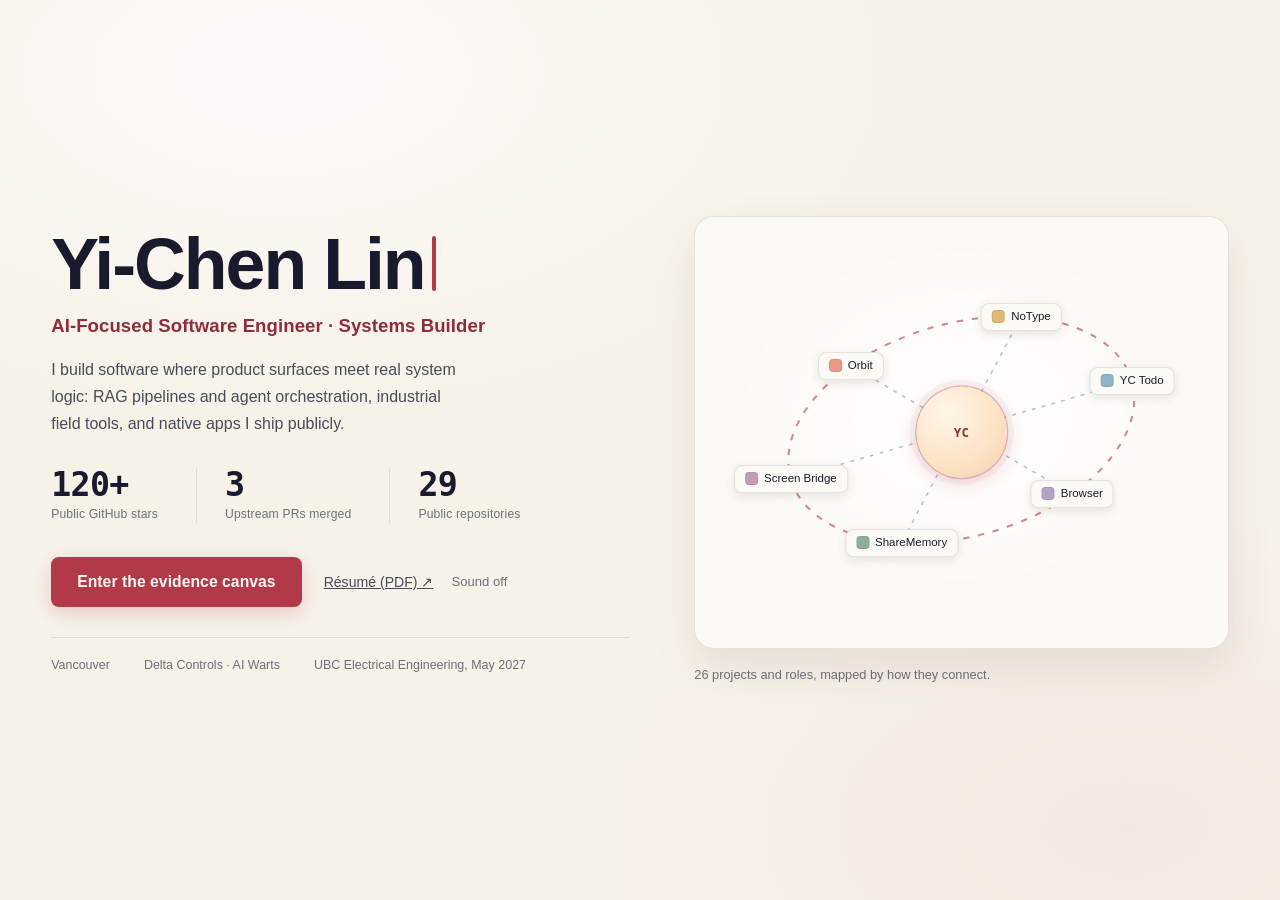
==== commit 317acf6e: "feat: sharpen portfolio evidence and add GitHub watch" ====
--- a/index.html
+++ b/index.html
@@ -3,26 +3,26 @@
 <head>
     <meta charset="UTF-8">
     <meta name="viewport" content="width=device-width, initial-scale=1.0">
-    <meta name="description" content="Yi-Chen Lin is a Vancouver-based product engineer building industrial software, native apps, AI systems, local-first tools, and reusable design workflows.">
+    <meta name="description" content="Yi-Chen Lin is a Vancouver-based AI-focused software engineer building RAG pipelines, LangGraph agent orchestration, FastAPI services, industrial field software, and native macOS apps.">
     <meta name="theme-color" content="#2a2230">
     <meta name="referrer" content="strict-origin-when-cross-origin">
     <meta http-equiv="Content-Security-Policy" content="default-src 'self'; script-src 'self'; style-src 'self' 'unsafe-inline'; img-src 'self' data:; connect-src 'self'; font-src 'self' data:; object-src 'none'; base-uri 'self'; form-action 'self'">
     <meta property="og:type" content="website">
-    <meta property="og:title" content="Yi-Chen Lin | Product Engineer & Systems Builder">
-    <meta property="og:description" content="A proof-first portfolio spanning industrial software, native apps, AI systems, local-first tools, and reusable design workflows.">
+    <meta property="og:title" content="Yi-Chen Lin | AI-Focused Software Engineer">
+    <meta property="og:description" content="A proof-first portfolio spanning RAG and agent infrastructure, industrial field software, native macOS apps, and open-source maintenance.">
     <meta property="og:url" content="https://ycl-2004.github.io/Profile/">
     <meta name="twitter:card" content="summary">
     <link rel="canonical" href="https://ycl-2004.github.io/Profile/">
     <link rel="icon" href="./assets/favicon.svg" type="image/svg+xml">
-    <title>Yi-Chen Lin | Product Engineer & Systems Builder</title>
+    <title>Yi-Chen Lin | AI-Focused Software Engineer</title>
     <link rel="stylesheet" href="./assets/styles/base.css">
-    <link rel="stylesheet" href="./assets/styles/terminal.css?v=responsive-fix">
+    <link rel="stylesheet" href="./assets/styles/terminal.css?v=resume-link">
     <link rel="stylesheet" href="./assets/styles/layout.css">
     <link rel="stylesheet" href="./assets/styles/cards.css">
     <link rel="stylesheet" href="./assets/styles/connections.css">
     <link rel="stylesheet" href="./assets/styles/modal.css">
     <link rel="stylesheet" href="./assets/styles/controls.css">
-    <link rel="stylesheet" href="./assets/styles/views.css">
+    <link rel="stylesheet" href="./assets/styles/views.css?v=timeline-fix">
     <link rel="stylesheet" href="./assets/styles/animations.css">
     <link rel="stylesheet" href="./assets/styles/enhancements.css">
 </head>
@@ -30,22 +30,22 @@
     <div id="app-root"></div>
     <noscript>
         <main class="noscript-profile">
-            <p>Yi-Chen Lin · Product Engineer &amp; Systems Builder · Vancouver</p>
+            <p>Yi-Chen Lin · AI-Focused Software Engineer · Vancouver</p>
             <h1>This portfolio works best with JavaScript, but the evidence is still reachable.</h1>
-            <p>Industrial software, native apps, AI infrastructure, public knowledge systems, reusable design systems, and open-source maintenance.</p>
+            <p>RAG pipelines, LangGraph agent orchestration, FastAPI services, industrial field software, native macOS apps, and open-source maintenance.</p>
             <p><a href="https://github.com/ycl-2004">GitHub</a> · <a href="https://www.linkedin.com/in/yichenlin-lyc/">LinkedIn</a> · <a href="mailto:yichen.lin.2004@gmail.com">Email</a></p>
         </main>
     </noscript>
 
     <script src="./assets/scripts/core/namespace.js"></script>
-    <script src="./assets/scripts/data/connections.js?v=joychime-work"></script>
-    <script src="./assets/scripts/data/modal-data.js"></script>
-    <script src="./assets/scripts/data/portfolio-items.js"></script>
-    <script src="./assets/scripts/templates/terminal.js"></script>
-    <script src="./assets/scripts/templates/top-bar.js"></script>
-    <script src="./assets/scripts/templates/sidebar.js"></script>
+    <script src="./assets/scripts/data/connections.js?v=resume-link"></script>
+    <script src="./assets/scripts/data/modal-data.js?v=resume-link"></script>
+    <script src="./assets/scripts/data/portfolio-items.js?v=resume-link"></script>
+    <script src="./assets/scripts/templates/terminal.js?v=resume-link"></script>
+    <script src="./assets/scripts/templates/top-bar.js?v=resume-link"></script>
+    <script src="./assets/scripts/templates/sidebar.js?v=resume-link"></script>
     <script src="./assets/scripts/templates/connections-svg.js"></script>
-    <script src="./assets/scripts/templates/cards.js?v=joychime-work"></script>
+    <script src="./assets/scripts/templates/cards.js?v=resume-link"></script>
     <script src="./assets/scripts/templates/canvas-ui.js"></script>
     <script src="./assets/scripts/templates/modal.js"></script>
     <script src="./assets/scripts/core/render.js"></script>
@@ -53,20 +53,20 @@
     <script src="./assets/scripts/core/dom.js"></script>
     <script src="./assets/scripts/features/connections.js"></script>
     <script src="./assets/scripts/features/minimap.js"></script>
-    <script src="./assets/scripts/features/terminal-entry.js"></script>
+    <script src="./assets/scripts/features/terminal-entry.js?v=resume-link"></script>
     <script src="./assets/scripts/features/pan-zoom.js"></script>
     <script src="./assets/scripts/features/card-dragging.js"></script>
     <script src="./assets/scripts/features/layers.js"></script>
     <script src="./assets/scripts/features/modal.js"></script>
     <script src="./assets/scripts/features/theme.js"></script>
     <script src="./assets/scripts/features/preferences.js"></script>
-    <script src="./assets/scripts/features/layout.js?v=joychime-work"></script>
-    <script src="./assets/scripts/features/views.js"></script>
+    <script src="./assets/scripts/features/layout.js?v=resume-link"></script>
+    <script src="./assets/scripts/features/views.js?v=github-watch-fixes"></script>
     <script src="./assets/scripts/features/top-actions.js"></script>
     <script src="./assets/scripts/features/profile-actions.js"></script>
     <script src="./assets/scripts/features/init.js"></script>
     <script src="./assets/vendor/gsap/gsap.min.js"></script>
-    <script src="./assets/scripts/features/animations.js?v=responsive-fix-2"></script>
+    <script src="./assets/scripts/features/animations.js?v=github-watch-fixes"></script>
     <script src="./assets/scripts/features/canvas-tools.js"></script>
     <script src="./assets/scripts/main.js"></script>
 </body>
--- a/assets/styles/terminal.css
+++ b/assets/styles/terminal.css
@@ -287,7 +287,7 @@
     font-size: 0.82rem;
 }
 
-#terminal-entry :is(button, [tabindex]):focus-visible {
+#terminal-entry :is(a, button, [tabindex]):focus-visible {
     outline: 2px solid var(--e-wine);
     outline-offset: 3px;
     border-radius: var(--e-radius-control);
--- a/assets/styles/views.css
+++ b/assets/styles/views.css
@@ -116,9 +116,14 @@
 .journey-timeline {
     position: relative;
     display: grid;
-    grid-template-columns: repeat(6, minmax(218px, 244px));
+    /* Column-flow rather than a hardcoded count, so adding a milestone cannot
+       wrap the timeline onto a second row. `align-items: start` stops a heavy
+       year from stretching every other column to its height. */
+    grid-auto-flow: column;
+    grid-auto-columns: minmax(218px, 244px);
+    align-items: start;
     gap: 26px;
-    min-width: 1440px;
+    min-width: max-content;
     padding: 58px 8px 18px;
 }
 
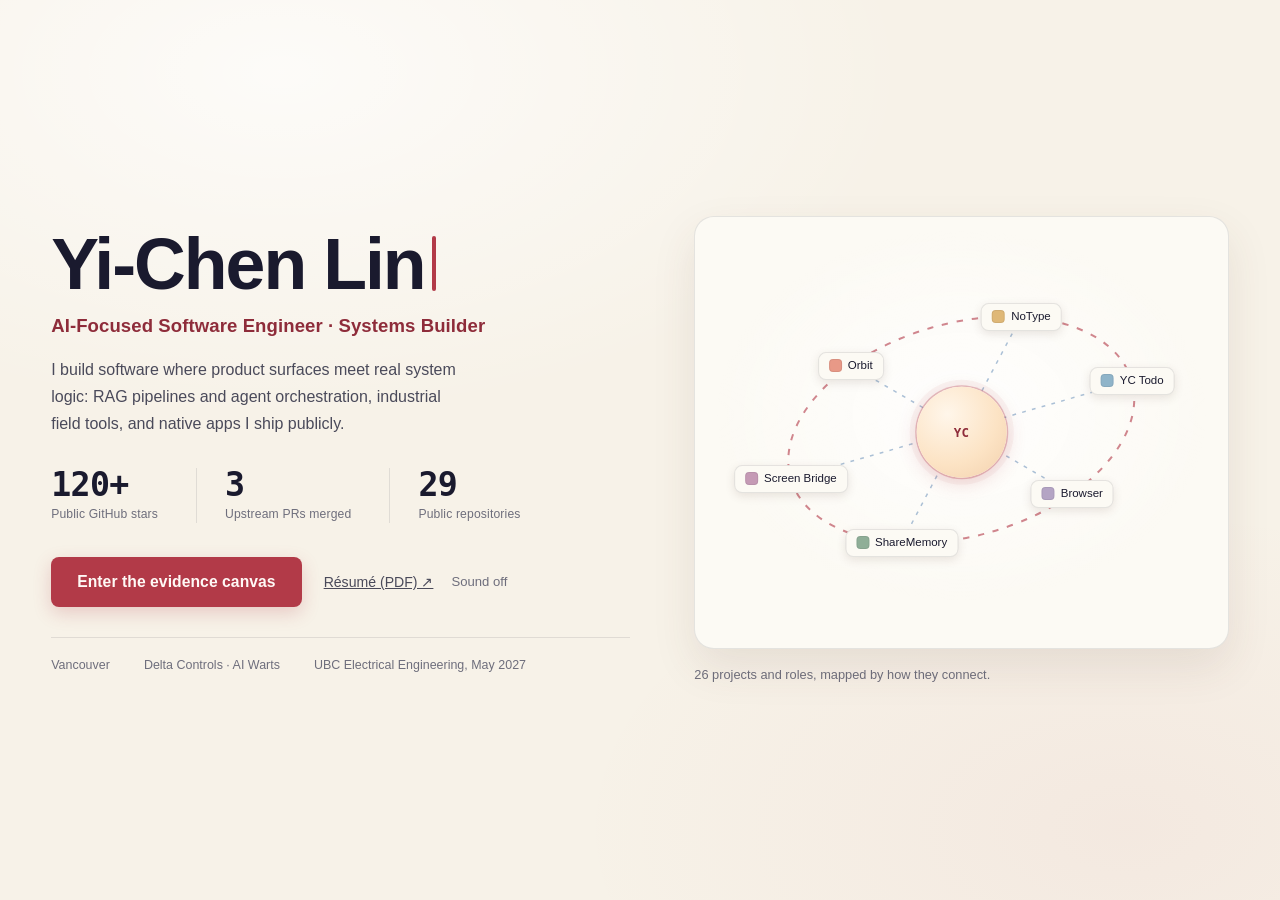
==== commit 220501db: "Polish top actions and open canonical resume PDF" ====
--- a/index.html
+++ b/index.html
@@ -13,18 +13,18 @@
     <meta property="og:url" content="https://ycl-2004.github.io/Profile/">
     <meta name="twitter:card" content="summary">
     <link rel="canonical" href="https://ycl-2004.github.io/Profile/">
-    <link rel="icon" href="./assets/favicon.svg" type="image/svg+xml">
+    <link rel="icon" href="./assets/favicon.svg?v=orbit-blue" type="image/svg+xml">
     <title>Yi-Chen Lin | AI-Focused Software Engineer</title>
-    <link rel="stylesheet" href="./assets/styles/base.css">
+    <link rel="stylesheet" href="./assets/styles/base.css?v=orbit-popovers">
     <link rel="stylesheet" href="./assets/styles/terminal.css?v=resume-link">
-    <link rel="stylesheet" href="./assets/styles/layout.css">
+    <link rel="stylesheet" href="./assets/styles/layout.css?v=orbit-popovers">
     <link rel="stylesheet" href="./assets/styles/cards.css">
     <link rel="stylesheet" href="./assets/styles/connections.css">
     <link rel="stylesheet" href="./assets/styles/modal.css">
     <link rel="stylesheet" href="./assets/styles/controls.css">
     <link rel="stylesheet" href="./assets/styles/views.css?v=timeline-fix">
     <link rel="stylesheet" href="./assets/styles/animations.css">
-    <link rel="stylesheet" href="./assets/styles/enhancements.css">
+    <link rel="stylesheet" href="./assets/styles/enhancements.css?v=orbit-popovers">
 </head>
 <body>
     <div id="app-root"></div>
@@ -42,7 +42,7 @@
     <script src="./assets/scripts/data/modal-data.js?v=resume-link"></script>
     <script src="./assets/scripts/data/portfolio-items.js?v=resume-link"></script>
     <script src="./assets/scripts/templates/terminal.js?v=resume-link"></script>
-    <script src="./assets/scripts/templates/top-bar.js?v=resume-link"></script>
+    <script src="./assets/scripts/templates/top-bar.js?v=orbit-popovers"></script>
     <script src="./assets/scripts/templates/sidebar.js?v=resume-link"></script>
     <script src="./assets/scripts/templates/connections-svg.js"></script>
     <script src="./assets/scripts/templates/cards.js?v=resume-link"></script>
@@ -59,11 +59,11 @@
     <script src="./assets/scripts/features/layers.js"></script>
     <script src="./assets/scripts/features/modal.js"></script>
     <script src="./assets/scripts/features/theme.js"></script>
-    <script src="./assets/scripts/features/preferences.js"></script>
+    <script src="./assets/scripts/features/preferences.js?v=orbit-popovers"></script>
     <script src="./assets/scripts/features/layout.js?v=resume-link"></script>
     <script src="./assets/scripts/features/views.js?v=github-watch-fixes"></script>
-    <script src="./assets/scripts/features/top-actions.js"></script>
-    <script src="./assets/scripts/features/profile-actions.js"></script>
+    <script src="./assets/scripts/features/top-actions.js?v=orbit-popovers"></script>
+    <script src="./assets/scripts/features/profile-actions.js?v=resume-pdf"></script>
     <script src="./assets/scripts/features/init.js"></script>
     <script src="./assets/vendor/gsap/gsap.min.js"></script>
     <script src="./assets/scripts/features/animations.js?v=github-watch-fixes"></script>
--- a/assets/styles/base.css
+++ b/assets/styles/base.css
@@ -20,6 +20,9 @@
     --peach-dark: #f0b27a;
     --rose: #fadbd8;
     --rose-dark: #e74c3c;
+    --orbit-ice: #bdf1ff;
+    --orbit-blue: #8fb6ff;
+    --orbit-ink: #172033;
     --connection-path: rgba(88, 102, 132, 0.34);
     --connection-primary: rgba(224, 91, 136, 0.62);
     --connection-secondary: rgba(92, 132, 184, 0.5);
@@ -122,16 +125,44 @@
 }
 
 body[data-theme='dark'] .top-action-panel {
-    background: linear-gradient(180deg, rgba(21, 26, 45, 0.98), rgba(15, 19, 34, 0.94));
+    border-color: rgba(189, 241, 255, 0.12);
+    background:
+        linear-gradient(180deg, rgba(24, 30, 51, 0.99), rgba(15, 19, 34, 0.97));
+    box-shadow: 0 28px 70px rgba(0, 0, 0, 0.42), inset 0 1px rgba(255, 255, 255, 0.04);
 }
 
 body[data-theme='dark'] .top-panel-button,
 body[data-theme='dark'] .share-link-row button,
-body[data-theme='dark'] .settings-segment,
 body[data-theme='dark'] .settings-segment button,
 body[data-theme='dark'] .settings-grid button {
-    background: rgba(255, 255, 255, 0.05);
-    border-color: rgba(255, 255, 255, 0.08);
+    background: rgba(255, 255, 255, 0.045);
+    border-color: rgba(255, 255, 255, 0.09);
+}
+
+body[data-theme='dark'] .settings-segment {
+    background: rgba(5, 9, 21, 0.34);
+    border-color: rgba(255, 255, 255, 0.08);
+}
+
+body[data-theme='dark'] .settings-segment button {
+    background: transparent;
+    border-color: transparent;
+}
+
+body[data-theme='dark'] .settings-segment button:hover,
+body[data-theme='dark'] .settings-segment button.is-active {
+    border-color: rgba(143, 182, 255, 0.24);
+    background: linear-gradient(135deg, rgba(189, 241, 255, 0.12), rgba(143, 182, 255, 0.13));
+    color: var(--text);
+}
+
+body[data-theme='dark'] .top-panel-close {
+    border-color: rgba(255, 255, 255, 0.08);
+    background: rgba(255, 255, 255, 0.045);
+}
+
+body[data-theme='dark'] .top-panel-divider::before {
+    background: rgba(255, 255, 255, 0.08);
 }
 
 body[data-theme='dark'] .btn-primary {
@@ -142,9 +173,9 @@
 }
 
 body[data-theme='dark'] .btn-avatar {
-    background: linear-gradient(135deg, #ffb0cb, #c8b5d8);
-    border: none;
-    color: white;
+    background: linear-gradient(135deg, var(--orbit-ice), var(--orbit-blue));
+    border-color: rgba(189, 241, 255, 0.18);
+    color: var(--orbit-ink);
 }
 
 body[data-theme='dark'] .minimap {
--- a/assets/styles/layout.css
+++ b/assets/styles/layout.css
@@ -72,18 +72,47 @@
 }
 
 .logo-icon {
+    position: relative;
     width: 42px;
     height: 42px;
-    background: linear-gradient(135deg, #ffd6a5, #ff8fab);
+    overflow: hidden;
+    background: linear-gradient(135deg, #d8f7ff, var(--orbit-ice) 48%, var(--orbit-blue));
     border-radius: 14px;
     display: flex;
     align-items: center;
     justify-content: center;
     font-weight: 800;
-    color: white;
+    color: var(--orbit-ink);
     font-size: 16px;
-    box-shadow: 0 8px 22px rgba(255, 143, 171, 0.24);
+    box-shadow: 0 9px 24px rgba(103, 157, 225, 0.24), inset 0 0 0 1px rgba(255, 255, 255, 0.44);
     flex-shrink: 0;
+}
+
+.logo-icon::before {
+    content: '';
+    position: absolute;
+    width: 31px;
+    height: 12px;
+    border: 1px solid rgba(23, 32, 51, 0.28);
+    border-radius: 50%;
+    transform: rotate(-24deg);
+}
+
+.logo-icon::after {
+    content: '';
+    position: absolute;
+    top: 8px;
+    right: 6px;
+    width: 4px;
+    height: 4px;
+    border-radius: 50%;
+    background: var(--orbit-ink);
+    box-shadow: 0 0 0 2px rgba(255, 255, 255, 0.38);
+}
+
+.logo-icon span {
+    position: relative;
+    z-index: 1;
 }
 
 .logo-copy {
@@ -138,7 +167,8 @@
 .top-panel-button:focus-visible,
 .share-link-row button:focus-visible,
 .settings-segment button:focus-visible,
-.settings-grid button:focus-visible {
+.settings-grid button:focus-visible,
+.top-panel-close:focus-visible {
     outline: 2px solid rgba(232, 93, 138, 0.38);
     outline-offset: 3px;
 }
@@ -163,10 +193,10 @@
     display: inline-flex;
     align-items: center;
     justify-content: center;
-    background: linear-gradient(135deg, #ffb0cb, #c8b5d8);
-    color: white;
-    border: none;
-    box-shadow: 0 10px 24px rgba(184, 169, 201, 0.22);
+    background: linear-gradient(135deg, #d8f7ff, var(--orbit-ice) 44%, var(--orbit-blue));
+    color: var(--orbit-ink);
+    border: 1px solid rgba(143, 182, 255, 0.24);
+    box-shadow: 0 10px 24px rgba(103, 157, 225, 0.2);
     line-height: 1;
 }
 
@@ -178,6 +208,58 @@
     align-items: center;
     justify-content: center;
     font-size: 16px;
+}
+
+.audio-pulse,
+.settings-glyph {
+    width: 20px;
+    height: 20px;
+}
+
+.audio-pulse svg,
+.settings-glyph,
+.ui-icon,
+.share-link-row svg,
+.settings-action-icon svg {
+    display: block;
+    width: 100%;
+    height: 100%;
+    fill: none;
+    stroke: currentColor;
+    stroke-width: 1.8;
+    stroke-linecap: round;
+    stroke-linejoin: round;
+}
+
+.audio-pulse svg {
+    transition: opacity 0.18s ease, transform 0.18s ease;
+}
+
+.audio-pulse[data-state='off'] svg {
+    opacity: 0.42;
+    transform: scaleY(0.72);
+}
+
+.audio-pulse[data-state='on'] svg {
+    opacity: 1;
+    transform: scaleY(1);
+}
+
+.icon-fill {
+    fill: currentColor;
+    stroke: none;
+}
+
+.top-actions .btn[aria-expanded='true'] {
+    border-color: rgba(143, 182, 255, 0.3);
+    background: linear-gradient(135deg, rgba(189, 241, 255, 0.12), rgba(143, 182, 255, 0.12));
+    color: var(--text);
+}
+
+.top-actions .btn-primary[aria-expanded='true'] {
+    border-color: transparent;
+    background: linear-gradient(135deg, #ef7b9b, #d95984);
+    color: white;
 }
 
 .top-action-popovers {
@@ -189,21 +271,38 @@
 }
 
 .top-action-panel {
-    width: min(360px, calc(100vw - 24px));
-    padding: 16px;
+    width: min(344px, calc(100vw - 24px));
+    max-height: calc(100dvh - 104px);
+    padding: 18px;
+    overflow-y: auto;
+    overscroll-behavior: contain;
     border: 1px solid rgba(0, 0, 0, 0.07);
-    border-radius: 18px;
+    border-radius: 20px;
     background: linear-gradient(180deg, rgba(255, 255, 255, 0.96), rgba(250, 248, 245, 0.94));
-    box-shadow: 0 22px 54px rgba(36, 39, 58, 0.16);
+    box-shadow: 0 26px 64px rgba(36, 39, 58, 0.18), inset 0 1px rgba(255, 255, 255, 0.55);
     color: var(--text);
     pointer-events: auto;
+    scrollbar-gutter: stable;
+    animation: top-panel-in 0.18s ease-out;
+}
+
+.share-panel {
+    margin-right: 132px;
+}
+
+.top-panel-header {
+    display: flex;
+    align-items: flex-start;
+    justify-content: space-between;
+    gap: 14px;
 }
 
 .top-action-panel h2 {
-    margin: 5px 0 6px;
+    margin: 4px 0 7px;
     color: var(--text);
-    font-size: 16px;
-    line-height: 1.25;
+    font-size: 17px;
+    line-height: 1.2;
+    letter-spacing: -0.015em;
 }
 
 .top-action-panel p {
@@ -221,18 +320,42 @@
     text-transform: uppercase;
 }
 
+.top-panel-close {
+    display: inline-flex;
+    align-items: center;
+    justify-content: center;
+    flex: 0 0 auto;
+    width: 30px;
+    height: 30px;
+    border: 1px solid rgba(0, 0, 0, 0.07);
+    border-radius: 10px;
+    background: rgba(255, 255, 255, 0.64);
+    color: var(--text-muted);
+    font: inherit;
+    font-size: 18px;
+    line-height: 1;
+    cursor: pointer;
+    transition: border-color 0.18s ease, background 0.18s ease, color 0.18s ease;
+}
+
+.top-panel-close:hover {
+    border-color: rgba(143, 182, 255, 0.32);
+    background: rgba(143, 182, 255, 0.1);
+    color: var(--text);
+}
+
 .top-panel-actions {
     display: grid;
     grid-template-columns: 1fr 1fr;
     gap: 8px;
-    margin-top: 14px;
+    margin-top: 15px;
 }
 
 .top-panel-button,
 .share-link-row button,
 .settings-segment button,
 .settings-grid button {
-    min-height: 36px;
+    min-height: 40px;
     border: 1px solid rgba(0, 0, 0, 0.07);
     border-radius: 12px;
     background: rgba(255, 255, 255, 0.76);
@@ -241,7 +364,14 @@
     font-size: 12px;
     font-weight: 700;
     cursor: pointer;
-    transition: all 0.2s ease;
+    transition: border-color 0.18s ease, background 0.18s ease, color 0.18s ease, transform 0.18s ease, box-shadow 0.18s ease;
+}
+
+.top-panel-button {
+    display: inline-flex;
+    align-items: center;
+    justify-content: center;
+    gap: 7px;
 }
 
 .top-panel-button:hover,
@@ -249,9 +379,15 @@
 .settings-segment button:hover,
 .settings-grid button:hover,
 .settings-segment button.is-active {
-    border-color: rgba(255, 143, 171, 0.28);
-    background: linear-gradient(135deg, rgba(255, 143, 171, 0.12), rgba(184, 169, 201, 0.1));
+    border-color: rgba(143, 182, 255, 0.3);
+    background: linear-gradient(135deg, rgba(189, 241, 255, 0.18), rgba(143, 182, 255, 0.15));
     color: var(--text);
+}
+
+.top-panel-button:hover,
+.share-link-row button:hover,
+.settings-grid button:hover {
+    transform: translateY(-1px);
 }
 
 .top-panel-button.is-primary {
@@ -261,11 +397,74 @@
     box-shadow: 0 10px 22px rgba(232, 93, 138, 0.18);
 }
 
+.top-panel-button .ui-icon {
+    width: 15px;
+    height: 15px;
+}
+
+.top-panel-divider {
+    position: relative;
+    display: flex;
+    justify-content: center;
+    margin-top: 15px;
+    color: var(--text-muted);
+    font-size: 9px;
+    font-weight: 800;
+    letter-spacing: 0.1em;
+    text-transform: uppercase;
+}
+
+.top-panel-divider::before {
+    content: '';
+    position: absolute;
+    top: 50%;
+    right: 0;
+    left: 0;
+    height: 1px;
+    background: rgba(0, 0, 0, 0.07);
+}
+
+.top-panel-divider span {
+    position: relative;
+    padding: 0 9px;
+    background: var(--bg);
+}
+
+body[data-theme='light'] .top-panel-divider span {
+    background: #fbf9f6;
+}
+
 .share-link-row {
     display: grid;
     grid-template-columns: repeat(3, minmax(0, 1fr));
     gap: 8px;
-    margin-top: 10px;
+    margin-top: 11px;
+}
+
+.share-link-row button {
+    display: inline-flex;
+    align-items: center;
+    justify-content: center;
+    gap: 6px;
+    min-height: 36px;
+}
+
+.share-link-row button > span {
+    display: inline-flex;
+    align-items: center;
+    justify-content: center;
+    width: 18px;
+    height: 18px;
+    border-radius: 6px;
+    background: rgba(143, 182, 255, 0.11);
+    color: var(--text);
+    font-size: 10px;
+    font-weight: 900;
+}
+
+.share-link-row button > span svg {
+    width: 12px;
+    height: 12px;
 }
 
 .top-panel-status {
@@ -276,17 +475,21 @@
     font-weight: 700;
 }
 
+.top-panel-status:empty {
+    display: none;
+}
+
 .settings-panel {
-    width: min(340px, calc(100vw - 24px));
+    width: min(372px, calc(100vw - 24px));
 }
 
 .settings-group {
-    margin-top: 14px;
+    margin-top: 12px;
 }
 
 .settings-group > span {
     display: block;
-    margin-bottom: 8px;
+    margin-bottom: 6px;
     color: var(--text-muted);
     font-size: 10px;
     font-weight: 800;
@@ -297,23 +500,110 @@
 .settings-segment {
     display: grid;
     grid-template-columns: repeat(3, minmax(0, 1fr));
-    gap: 6px;
-    padding: 5px;
+    gap: 3px;
+    padding: 4px;
     border: 1px solid rgba(0, 0, 0, 0.06);
     border-radius: 14px;
     background: rgba(255, 255, 255, 0.58);
 }
 
 .settings-segment button {
+    position: relative;
+    min-height: 34px;
     border-color: transparent;
     background: transparent;
+}
+
+.settings-segment button.is-active::after {
+    content: '';
+    position: absolute;
+    top: 7px;
+    right: 7px;
+    width: 4px;
+    height: 4px;
+    border-radius: 50%;
+    background: var(--orbit-blue);
+    box-shadow: 0 0 0 3px rgba(143, 182, 255, 0.12);
+}
+
+.settings-section-label {
+    margin-top: 14px;
+    color: var(--text-muted);
+    font-size: 10px;
+    font-weight: 800;
+    letter-spacing: 0.1em;
+    text-transform: uppercase;
 }
 
 .settings-grid {
     display: grid;
     grid-template-columns: repeat(3, minmax(0, 1fr));
-    gap: 8px;
-    margin-top: 14px;
+    gap: 6px;
+    margin-top: 7px;
+}
+
+.settings-grid button {
+    display: flex;
+    align-items: center;
+    justify-content: flex-start;
+    gap: 7px;
+    min-width: 0;
+    min-height: 32px;
+    padding: 5px 8px;
+    border-radius: 10px;
+    font-size: 11.5px;
+    text-align: left;
+}
+
+.settings-grid button > span:last-child {
+    overflow: hidden;
+    text-overflow: ellipsis;
+    white-space: nowrap;
+}
+
+.settings-action-icon {
+    display: inline-flex;
+    align-items: center;
+    justify-content: center;
+    flex: 0 0 auto;
+    width: 18px;
+    height: 18px;
+    border-radius: 6px;
+    background: rgba(143, 182, 255, 0.08);
+    color: var(--text-secondary);
+    font-size: 11px;
+    font-weight: 900;
+}
+
+.settings-action-icon svg {
+    width: 13px;
+    height: 13px;
+}
+
+.settings-action-icon.audio-pulse svg {
+    width: 14px;
+    height: 14px;
+}
+
+.settings-action-icon--brand {
+    background: linear-gradient(135deg, var(--orbit-ice), var(--orbit-blue));
+    color: var(--orbit-ink);
+}
+
+.top-panel-close .ui-icon {
+    width: 15px;
+    height: 15px;
+}
+
+@keyframes top-panel-in {
+    from {
+        opacity: 0;
+        transform: translateY(-5px) scale(0.985);
+    }
+    to {
+        opacity: 1;
+        transform: translateY(0) scale(1);
+    }
 }
 
 .sidebar {
@@ -605,6 +895,20 @@
         padding: 0;
     }
 
+    .top-action-popovers {
+        position: fixed;
+        top: 80px;
+        right: 12px;
+        left: 12px;
+    }
+
+    .top-action-panel,
+    .settings-panel {
+        width: 100%;
+        max-height: calc(100dvh - 92px);
+        margin-right: 0;
+    }
+
     .sidebar {
         top: 68px;
         height: calc(100vh - 68px);
@@ -619,4 +923,17 @@
     .logo-copy {
         display: none;
     }
-}
+
+    .top-action-panel {
+        padding: 16px;
+        border-radius: 18px;
+    }
+
+    .top-panel-actions {
+        grid-template-columns: 1fr;
+    }
+
+    .settings-grid {
+        gap: 6px;
+    }
+}
--- a/assets/styles/enhancements.css
+++ b/assets/styles/enhancements.css
@@ -27,9 +27,9 @@
 }
 
 .sound-toggle[aria-pressed='true'] {
-    color: var(--pink-dark);
-    border-color: rgba(255, 143, 171, 0.34);
-    background: linear-gradient(135deg, rgba(255, 143, 171, 0.13), rgba(117, 214, 255, 0.1));
+    color: var(--orbit-blue);
+    border-color: rgba(143, 182, 255, 0.34);
+    background: linear-gradient(135deg, rgba(189, 241, 255, 0.12), rgba(143, 182, 255, 0.13));
 }
 
 .quick-link-row:focus-visible,
@@ -160,6 +160,13 @@
     }
 }
 
+@media (max-width: 430px) {
+    .settings-grid button {
+        min-height: 30px;
+        padding-inline: 7px;
+    }
+}
+
 @media (max-width: 340px) {
     .top-actions .btn-avatar {
         display: none;
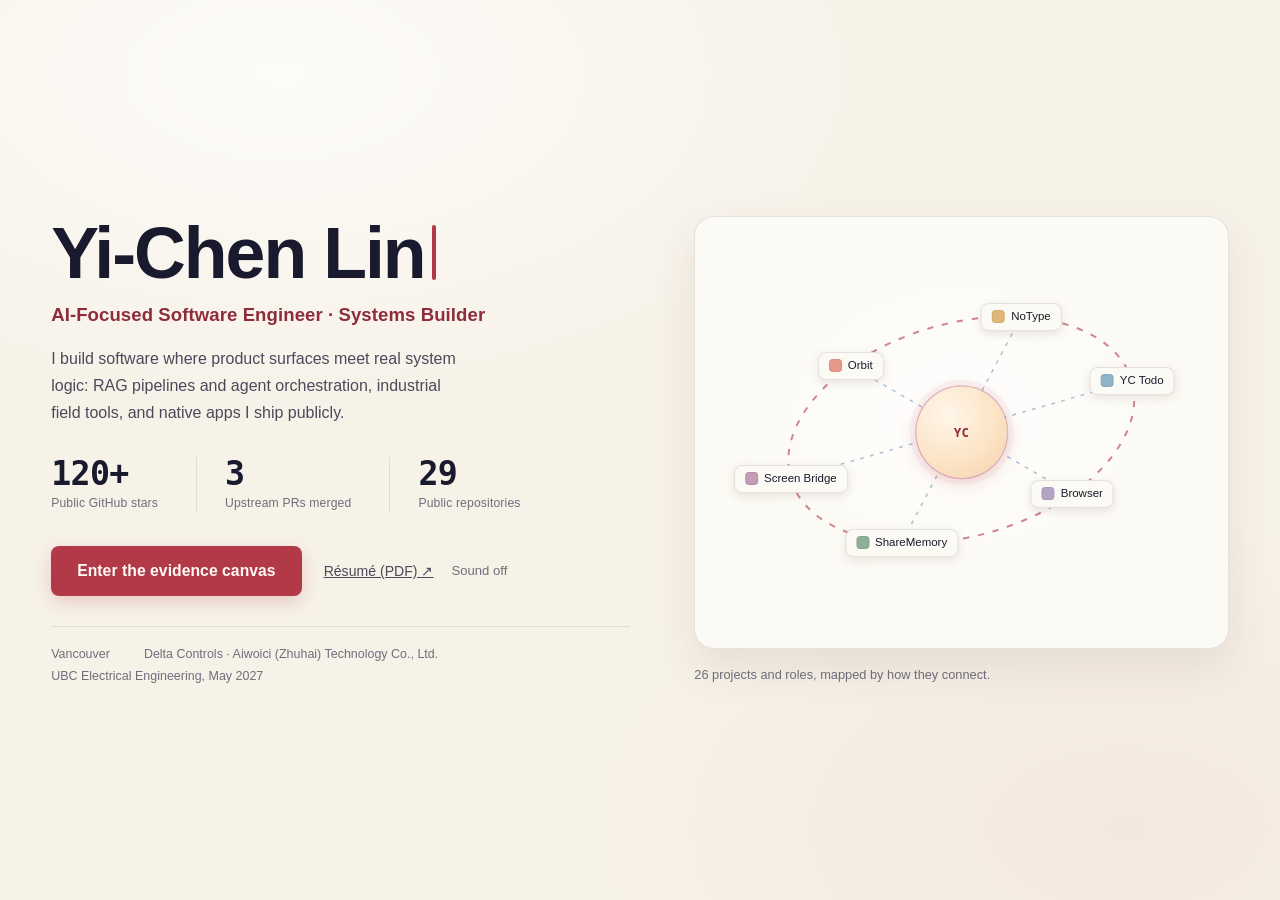
==== commit a9b5b4b5: "Modify" ====
--- a/index.html
+++ b/index.html
@@ -4,7 +4,8 @@
     <meta charset="UTF-8">
     <meta name="viewport" content="width=device-width, initial-scale=1.0">
     <meta name="description" content="Yi-Chen Lin is a Vancouver-based AI-focused software engineer building RAG pipelines, LangGraph agent orchestration, FastAPI services, industrial field software, and native macOS apps.">
-    <meta name="theme-color" content="#2a2230">
+    <meta name="theme-color" content="#faf8f5" media="(prefers-color-scheme: light)">
+    <meta name="theme-color" content="#0d101b" media="(prefers-color-scheme: dark)">
     <meta name="referrer" content="strict-origin-when-cross-origin">
     <meta http-equiv="Content-Security-Policy" content="default-src 'self'; script-src 'self'; style-src 'self' 'unsafe-inline'; img-src 'self' data:; connect-src 'self'; font-src 'self' data:; object-src 'none'; base-uri 'self'; form-action 'self'">
     <meta property="og:type" content="website">
@@ -15,18 +16,18 @@
     <link rel="canonical" href="https://ycl-2004.github.io/Profile/">
     <link rel="icon" href="./assets/favicon.svg?v=orbit-blue" type="image/svg+xml">
     <title>Yi-Chen Lin | AI-Focused Software Engineer</title>
-    <link rel="stylesheet" href="./assets/styles/base.css?v=orbit-popovers">
-    <link rel="stylesheet" href="./assets/styles/terminal.css?v=resume-link">
-    <link rel="stylesheet" href="./assets/styles/layout.css?v=orbit-popovers">
-    <link rel="stylesheet" href="./assets/styles/cards.css">
-    <link rel="stylesheet" href="./assets/styles/connections.css">
-    <link rel="stylesheet" href="./assets/styles/modal.css">
-    <link rel="stylesheet" href="./assets/styles/controls.css">
-    <link rel="stylesheet" href="./assets/styles/views.css?v=timeline-fix">
-    <link rel="stylesheet" href="./assets/styles/animations.css">
-    <link rel="stylesheet" href="./assets/styles/enhancements.css?v=orbit-popovers">
+    <link rel="stylesheet" href="./assets/styles/base.css?v=deep-link">
+    <link rel="stylesheet" href="./assets/styles/terminal.css?v=deep-link">
+    <link rel="stylesheet" href="./assets/styles/layout.css?v=deep-link">
+    <link rel="stylesheet" href="./assets/styles/cards.css?v=deep-link">
+    <link rel="stylesheet" href="./assets/styles/connections.css?v=deep-link">
+    <link rel="stylesheet" href="./assets/styles/modal.css?v=deep-link">
+    <link rel="stylesheet" href="./assets/styles/controls.css?v=deep-link">
+    <link rel="stylesheet" href="./assets/styles/views.css?v=deep-link">
+    <link rel="stylesheet" href="./assets/styles/animations.css?v=deep-link">
+    <link rel="stylesheet" href="./assets/styles/enhancements.css?v=deep-link">
 </head>
-<body>
+<body data-theme="light" data-theme-preference="light">
     <div id="app-root"></div>
     <noscript>
         <main class="noscript-profile">
@@ -37,37 +38,38 @@
         </main>
     </noscript>
 
-    <script src="./assets/scripts/core/namespace.js"></script>
-    <script src="./assets/scripts/data/connections.js?v=resume-link"></script>
-    <script src="./assets/scripts/data/modal-data.js?v=resume-link"></script>
-    <script src="./assets/scripts/data/portfolio-items.js?v=resume-link"></script>
-    <script src="./assets/scripts/templates/terminal.js?v=resume-link"></script>
-    <script src="./assets/scripts/templates/top-bar.js?v=orbit-popovers"></script>
-    <script src="./assets/scripts/templates/sidebar.js?v=resume-link"></script>
-    <script src="./assets/scripts/templates/connections-svg.js"></script>
-    <script src="./assets/scripts/templates/cards.js?v=resume-link"></script>
-    <script src="./assets/scripts/templates/canvas-ui.js"></script>
-    <script src="./assets/scripts/templates/modal.js"></script>
-    <script src="./assets/scripts/core/render.js"></script>
-    <script src="./assets/scripts/core/state.js"></script>
-    <script src="./assets/scripts/core/dom.js"></script>
+    <script src="./assets/scripts/core/namespace.js?v=deep-link"></script>
+    <script src="./assets/scripts/data/connections.js?v=deep-link"></script>
+    <script src="./assets/scripts/data/modal-data.js?v=deep-link"></script>
+    <script src="./assets/scripts/data/portfolio-items.js?v=deep-link"></script>
+    <script src="./assets/scripts/templates/terminal.js?v=deep-link"></script>
+    <script src="./assets/scripts/templates/top-bar.js?v=deep-link"></script>
+    <script src="./assets/scripts/templates/sidebar.js?v=deep-link"></script>
+    <script src="./assets/scripts/templates/connections-svg.js?v=deep-link"></script>
+    <script src="./assets/scripts/templates/cards.js?v=deep-link"></script>
+    <script src="./assets/scripts/templates/canvas-ui.js?v=deep-link"></script>
+    <script src="./assets/scripts/templates/modal.js?v=deep-link"></script>
+    <script src="./assets/scripts/core/render.js?v=deep-link"></script>
+    <script src="./assets/scripts/core/state.js?v=deep-link"></script>
+    <script src="./assets/scripts/core/dom.js?v=deep-link"></script>
     <script src="./assets/scripts/features/connections.js"></script>
     <script src="./assets/scripts/features/minimap.js"></script>
-    <script src="./assets/scripts/features/terminal-entry.js?v=resume-link"></script>
+    <script src="./assets/scripts/features/terminal-entry.js?v=deep-link"></script>
     <script src="./assets/scripts/features/pan-zoom.js"></script>
     <script src="./assets/scripts/features/card-dragging.js"></script>
     <script src="./assets/scripts/features/layers.js"></script>
-    <script src="./assets/scripts/features/modal.js"></script>
-    <script src="./assets/scripts/features/theme.js"></script>
-    <script src="./assets/scripts/features/preferences.js?v=orbit-popovers"></script>
-    <script src="./assets/scripts/features/layout.js?v=resume-link"></script>
-    <script src="./assets/scripts/features/views.js?v=github-watch-fixes"></script>
-    <script src="./assets/scripts/features/top-actions.js?v=orbit-popovers"></script>
-    <script src="./assets/scripts/features/profile-actions.js?v=resume-pdf"></script>
-    <script src="./assets/scripts/features/init.js"></script>
+    <script src="./assets/scripts/features/modal.js?v=deep-link"></script>
+    <script src="./assets/scripts/features/deep-link.js?v=deep-link"></script>
+    <script src="./assets/scripts/features/theme.js?v=deep-link"></script>
+    <script src="./assets/scripts/features/preferences.js?v=deep-link"></script>
+    <script src="./assets/scripts/features/layout.js?v=deep-link"></script>
+    <script src="./assets/scripts/features/views.js?v=deep-link"></script>
+    <script src="./assets/scripts/features/top-actions.js?v=deep-link"></script>
+    <script src="./assets/scripts/features/profile-actions.js?v=deep-link"></script>
+    <script src="./assets/scripts/features/init.js?v=deep-link"></script>
     <script src="./assets/vendor/gsap/gsap.min.js"></script>
-    <script src="./assets/scripts/features/animations.js?v=github-watch-fixes"></script>
-    <script src="./assets/scripts/features/canvas-tools.js"></script>
-    <script src="./assets/scripts/main.js"></script>
+    <script src="./assets/scripts/features/animations.js?v=deep-link"></script>
+    <script src="./assets/scripts/features/canvas-tools.js?v=deep-link"></script>
+    <script src="./assets/scripts/main.js?v=deep-link"></script>
 </body>
 </html>
--- a/assets/styles/base.css
+++ b/assets/styles/base.css
@@ -3,8 +3,9 @@
     --card-bg: rgba(255, 255, 255, 0.95);
     --card-border: rgba(42, 45, 68, 0.08);
     --text: #252837;
-    --text-secondary: #61677a;
-    --text-muted: #969cad;
+    /* Three distinct tiers, all clearing 4.5:1 on --bg. #969cad read at 2.5:1. */
+    --text-secondary: #4e5468;
+    --text-muted: #6a7183;
     --pink-light: #ffe4ec;
     --pink: #ff8fab;
     --pink-dark: #e85d8a;
@@ -33,6 +34,30 @@
     --shadow-hover: 0 8px 32px rgba(0,0,0,0.1);
     --shadow-card: 0 4px 20px rgba(255, 143, 171, 0.08);
     --sidebar-w: 264px;
+
+    /* --- Control system: one surface/hairline/elevation vocabulary for all chrome --- */
+    --surface: rgba(255, 255, 255, 0.94);
+    --surface-solid: #ffffff;
+    --surface-sunken: rgba(37, 40, 55, 0.05);
+    --surface-hover: rgba(37, 40, 55, 0.055);
+    --surface-thumb: #ffffff;
+    --hairline: rgba(37, 40, 55, 0.09);
+    --hairline-soft: rgba(37, 40, 55, 0.06);
+    --accent: #e85d8a;
+    /* Accent text sitting on an accent tint needs more weight to clear 4.5:1. */
+    --accent-strong: #c53b6d;
+    --accent-soft: rgba(232, 93, 138, 0.1);
+    --ring: rgba(232, 93, 138, 0.45);
+    --elev-1: 0 1px 2px rgba(24, 28, 48, 0.05), 0 2px 8px rgba(24, 28, 48, 0.05);
+    --elev-2: 0 6px 20px rgba(24, 28, 48, 0.09);
+    --elev-3: 0 20px 52px rgba(24, 28, 48, 0.16);
+    --r-xs: 6px;
+    --r-sm: 8px;
+    --r-md: 10px;
+    --r-lg: 14px;
+    --r-xl: 18px;
+    --control-h: 34px;
+    --control-h-sm: 28px;
 }
 
 * { margin: 0; padding: 0; box-sizing: border-box; }
@@ -85,6 +110,21 @@
     --shadow: 0 12px 34px rgba(0, 0, 0, 0.26);
     --shadow-hover: 0 22px 48px rgba(0, 0, 0, 0.34);
     --shadow-card: 0 18px 40px rgba(0, 0, 0, 0.26);
+
+    --surface: rgba(22, 27, 45, 0.92);
+    --surface-solid: #161b2d;
+    --surface-sunken: rgba(3, 6, 16, 0.34);
+    --surface-hover: rgba(235, 240, 255, 0.06);
+    --surface-thumb: rgba(235, 240, 255, 0.11);
+    --hairline: rgba(235, 240, 255, 0.1);
+    --hairline-soft: rgba(235, 240, 255, 0.06);
+    --accent: #ff9cbc;
+    --accent-strong: #ffa9c6;
+    --accent-soft: rgba(255, 156, 188, 0.14);
+    --ring: rgba(255, 156, 188, 0.5);
+    --elev-1: 0 1px 2px rgba(0, 0, 0, 0.3), 0 2px 10px rgba(0, 0, 0, 0.22);
+    --elev-2: 0 10px 26px rgba(0, 0, 0, 0.3);
+    --elev-3: 0 26px 62px rgba(0, 0, 0, 0.44);
 }
 
 body[data-theme='dark'] #canvas-app {
@@ -101,19 +141,13 @@
 
 body[data-theme='dark'] .top-bar,
 body[data-theme='dark'] .sidebar,
-body[data-theme='dark'] .view-switch,
-body[data-theme='dark'] .view-expand,
-body[data-theme='dark'] .zoom-btn,
-body[data-theme='dark'] .bottom-hint,
-body[data-theme='dark'] .theme-toggle,
 body[data-theme='dark'] .minimap,
-body[data-theme='dark'] .top-action-panel,
 body[data-theme='dark'] .btn,
 body[data-theme='dark'] .sidebar-toggle,
 body[data-theme='dark'] .sidebar-close {
     background: rgba(18, 22, 40, 0.88);
-    border-color: rgba(255, 255, 255, 0.08);
-    box-shadow: 0 18px 42px rgba(0, 0, 0, 0.26);
+    border-color: var(--hairline);
+    box-shadow: var(--elev-2);
 }
 
 body[data-theme='dark'] .top-bar {
@@ -125,44 +159,8 @@
 }
 
 body[data-theme='dark'] .top-action-panel {
-    border-color: rgba(189, 241, 255, 0.12);
-    background:
-        linear-gradient(180deg, rgba(24, 30, 51, 0.99), rgba(15, 19, 34, 0.97));
-    box-shadow: 0 28px 70px rgba(0, 0, 0, 0.42), inset 0 1px rgba(255, 255, 255, 0.04);
-}
-
-body[data-theme='dark'] .top-panel-button,
-body[data-theme='dark'] .share-link-row button,
-body[data-theme='dark'] .settings-segment button,
-body[data-theme='dark'] .settings-grid button {
-    background: rgba(255, 255, 255, 0.045);
-    border-color: rgba(255, 255, 255, 0.09);
-}
-
-body[data-theme='dark'] .settings-segment {
-    background: rgba(5, 9, 21, 0.34);
-    border-color: rgba(255, 255, 255, 0.08);
-}
-
-body[data-theme='dark'] .settings-segment button {
-    background: transparent;
-    border-color: transparent;
-}
-
-body[data-theme='dark'] .settings-segment button:hover,
-body[data-theme='dark'] .settings-segment button.is-active {
-    border-color: rgba(143, 182, 255, 0.24);
-    background: linear-gradient(135deg, rgba(189, 241, 255, 0.12), rgba(143, 182, 255, 0.13));
-    color: var(--text);
-}
-
-body[data-theme='dark'] .top-panel-close {
-    border-color: rgba(255, 255, 255, 0.08);
-    background: rgba(255, 255, 255, 0.045);
-}
-
-body[data-theme='dark'] .top-panel-divider::before {
-    background: rgba(255, 255, 255, 0.08);
+    background: linear-gradient(180deg, rgba(24, 30, 51, 0.99), rgba(15, 19, 34, 0.97));
+    box-shadow: var(--elev-3), inset 0 1px rgba(255, 255, 255, 0.04);
 }
 
 body[data-theme='dark'] .btn-primary {
@@ -183,24 +181,17 @@
     box-shadow: inset 0 0 0 1px rgba(255, 255, 255, 0.05), 0 18px 34px rgba(0, 0, 0, 0.28);
 }
 
-body[data-theme='dark'] .layer-item:hover,
-body[data-theme='dark'] .hint-item:hover {
+body[data-theme='dark'] .layer-item:hover {
     background: rgba(255, 255, 255, 0.05);
 }
 
-body[data-theme='dark'] .tool-status {
-    background: rgba(18, 22, 40, 0.94);
-    border-color: rgba(255, 143, 171, 0.2);
-    box-shadow: 0 16px 34px rgba(0, 0, 0, 0.28);
-    color: var(--text-secondary);
-}
-
-body[data-theme='dark'] .layer-item.active,
-body[data-theme='dark'] .hint-item.is-active,
-body[data-theme='dark'] .view-tab.is-active,
-body[data-theme='dark'] .view-tab:hover,
-body[data-theme='dark'] .theme-pill.is-active,
-body[data-theme='dark'] .theme-pill:hover {
+body[data-theme='dark'] .layer-tone-blush { --tone-fill: rgba(255, 156, 188, 0.16); --tone-ink: #ffb3cc; }
+body[data-theme='dark'] .layer-tone-amber { --tone-fill: rgba(240, 189, 127, 0.16); --tone-ink: #f0bd7f; }
+body[data-theme='dark'] .layer-tone-lilac { --tone-fill: rgba(200, 188, 241, 0.16); --tone-ink: #c8bcf1; }
+body[data-theme='dark'] .layer-tone-mint  { --tone-fill: rgba(145, 223, 184, 0.16); --tone-ink: #91dfb8; }
+body[data-theme='dark'] .layer-tone-sky   { --tone-fill: rgba(153, 204, 243, 0.16); --tone-ink: #99ccf3; }
+
+body[data-theme='dark'] .layer-item.active {
     background: linear-gradient(135deg, rgba(255, 143, 171, 0.18), rgba(184, 169, 201, 0.12));
     color: var(--text);
 }
@@ -372,16 +363,7 @@
     --tone-text: #d5c8ff;
 }
 
-body[data-theme='dark'] .modal-close {
-    background: rgba(235, 240, 255, 0.1);
-    color: rgba(235, 240, 255, 0.72);
-    box-shadow: none;
-}
-
-body[data-theme='dark'] .modal-close:hover {
-    background: rgba(255, 143, 171, 0.16);
-    color: #ffd3e0;
-}
+
 
 body[data-theme='dark'] .timeline-dot {
     border-color: #181c2d;
--- a/assets/styles/layout.css
+++ b/assets/styles/layout.css
@@ -137,76 +137,83 @@
 
 .top-actions {
     display: flex;
+    /* Utilities cluster tight; the primary action and the avatar get real air. */
     gap: 10px;
     margin-left: auto;
     position: relative;
     align-items: center;
 }
 
+.top-action-utils {
+    display: flex;
+    align-items: center;
+    gap: 2px;
+    margin-right: 4px;
+}
+
 .btn {
-    padding: 10px 18px;
-    border-radius: 14px;
-    border: 1px solid rgba(0, 0, 0, 0.06);
-    background: rgba(255, 255, 255, 0.72);
+    display: inline-flex;
+    align-items: center;
+    justify-content: center;
+    height: 36px;
+    padding: 0 15px;
+    border-radius: var(--r-md);
+    border: none;
+    background: transparent;
     color: var(--text-secondary);
     font-size: 13px;
     cursor: pointer;
-    transition: all 0.22s ease;
+    transition: background 0.18s ease, color 0.18s ease, box-shadow 0.18s ease;
     font-family: inherit;
     font-weight: 600;
 }
 
 .btn:hover {
-    background: white;
-    border-color: rgba(255, 143, 171, 0.3);
-    color: var(--pink-dark);
-    transform: translateY(-1px);
+    background: var(--surface-hover);
+    color: var(--text);
 }
 
 .btn:focus-visible,
-.top-panel-button:focus-visible,
-.share-link-row button:focus-visible,
-.settings-segment button:focus-visible,
-.settings-grid button:focus-visible,
 .top-panel-close:focus-visible {
-    outline: 2px solid rgba(232, 93, 138, 0.38);
+    outline: 2px solid var(--ring);
     outline-offset: 3px;
 }
 
 .btn-primary {
     background: linear-gradient(135deg, #ff8fab, #e85d8a);
     color: white;
-    border: none;
-    box-shadow: 0 10px 24px rgba(232, 93, 138, 0.22);
+    box-shadow: 0 6px 16px rgba(232, 93, 138, 0.24);
 }
 
 .btn-primary:hover {
     color: white;
     background: linear-gradient(135deg, #ef7b9b, #d95984);
+    box-shadow: 0 8px 20px rgba(232, 93, 138, 0.3);
 }
 
 .btn-avatar {
     padding: 0;
-    width: 42px;
-    height: 42px;
+    width: 32px;
+    height: 32px;
     border-radius: 50%;
-    display: inline-flex;
-    align-items: center;
-    justify-content: center;
+    font-size: 11.5px;
+    font-weight: 700;
+    letter-spacing: 0.02em;
     background: linear-gradient(135deg, #d8f7ff, var(--orbit-ice) 44%, var(--orbit-blue));
     color: var(--orbit-ink);
-    border: 1px solid rgba(143, 182, 255, 0.24);
-    box-shadow: 0 10px 24px rgba(103, 157, 225, 0.2);
+    box-shadow: 0 4px 12px rgba(103, 157, 225, 0.24);
     line-height: 1;
+}
+
+.btn-avatar:hover {
+    background: linear-gradient(135deg, #cdf3ff, var(--orbit-ice) 40%, #7fa9f7);
+    color: var(--orbit-ink);
 }
 
 .btn-icon {
     padding: 0;
-    width: 42px;
-    height: 42px;
-    display: inline-flex;
-    align-items: center;
-    justify-content: center;
+    width: 32px;
+    height: 32px;
     font-size: 16px;
 }
 
@@ -218,9 +225,7 @@
 
 .audio-pulse svg,
 .settings-glyph,
-.ui-icon,
-.share-link-row svg,
-.settings-action-icon svg {
+.ui-icon {
     display: block;
     width: 100%;
     height: 100%;
@@ -236,8 +241,8 @@
 }
 
 .audio-pulse[data-state='off'] svg {
-    opacity: 0.42;
-    transform: scaleY(0.72);
+    opacity: 0.85;
+    transform: scaleY(0.55);
 }
 
 .audio-pulse[data-state='on'] svg {
@@ -251,43 +256,38 @@
 }
 
 .top-actions .btn[aria-expanded='true'] {
-    border-color: rgba(143, 182, 255, 0.3);
-    background: linear-gradient(135deg, rgba(189, 241, 255, 0.12), rgba(143, 182, 255, 0.12));
-    color: var(--text);
+    background: var(--accent-soft);
+    color: var(--accent-strong);
 }
 
 .top-actions .btn-primary[aria-expanded='true'] {
-    border-color: transparent;
     background: linear-gradient(135deg, #ef7b9b, #d95984);
     color: white;
 }
 
 .top-action-popovers {
     position: absolute;
-    top: calc(100% + 12px);
+    top: calc(100% + 10px);
     right: 0;
     z-index: 1250;
     pointer-events: none;
 }
 
+/* One card, then flat content inside it. No boxes nested in boxes. */
 .top-action-panel {
-    width: min(344px, calc(100vw - 24px));
+    width: min(330px, calc(100vw - 24px));
     max-height: calc(100dvh - 104px);
-    padding: 18px;
+    padding: 16px 16px 14px;
     overflow-y: auto;
     overscroll-behavior: contain;
-    border: 1px solid rgba(0, 0, 0, 0.07);
-    border-radius: 20px;
-    background: linear-gradient(180deg, rgba(255, 255, 255, 0.96), rgba(250, 248, 245, 0.94));
-    box-shadow: 0 26px 64px rgba(36, 39, 58, 0.18), inset 0 1px rgba(255, 255, 255, 0.55);
+    border: 1px solid var(--hairline);
+    border-radius: var(--r-xl);
+    background: var(--surface-solid);
+    box-shadow: var(--elev-3);
     color: var(--text);
     pointer-events: auto;
     scrollbar-gutter: stable;
-    animation: top-panel-in 0.18s ease-out;
-}
-
-.share-panel {
-    margin-right: 132px;
+    animation: top-panel-in 0.18s cubic-bezier(0.22, 1, 0.36, 1);
 }
 
 .top-panel-header {
@@ -298,11 +298,12 @@
 }
 
 .top-action-panel h2 {
-    margin: 4px 0 7px;
+    margin: 3px 0 0;
     color: var(--text);
-    font-size: 17px;
+    font-size: 16px;
+    font-weight: 700;
     line-height: 1.2;
-    letter-spacing: -0.015em;
+    letter-spacing: -0.02em;
 }
 
 .top-action-panel p {
@@ -313,10 +314,10 @@
 }
 
 .top-panel-kicker {
-    color: var(--pink-dark);
-    font-size: 10px;
+    color: var(--accent-strong);
+    font-size: 9.5px;
     font-weight: 800;
-    letter-spacing: 0.14em;
+    letter-spacing: 0.13em;
     text-transform: uppercase;
 }
 
@@ -325,274 +326,256 @@
     align-items: center;
     justify-content: center;
     flex: 0 0 auto;
-    width: 30px;
-    height: 30px;
-    border: 1px solid rgba(0, 0, 0, 0.07);
-    border-radius: 10px;
-    background: rgba(255, 255, 255, 0.64);
-    color: var(--text-muted);
+    width: 26px;
+    height: 26px;
+    border: none;
+    border-radius: var(--r-sm);
+    background: transparent;
+    color: var(--text-secondary);
     font: inherit;
-    font-size: 18px;
     line-height: 1;
     cursor: pointer;
-    transition: border-color 0.18s ease, background 0.18s ease, color 0.18s ease;
+    transition: background 0.16s ease, color 0.16s ease;
 }
 
 .top-panel-close:hover {
-    border-color: rgba(143, 182, 255, 0.32);
-    background: rgba(143, 182, 255, 0.1);
+    background: var(--surface-hover);
     color: var(--text);
 }
 
-.top-panel-actions {
-    display: grid;
-    grid-template-columns: 1fr 1fr;
-    gap: 8px;
-    margin-top: 15px;
-}
-
-.top-panel-button,
-.share-link-row button,
-.settings-segment button,
-.settings-grid button {
-    min-height: 40px;
-    border: 1px solid rgba(0, 0, 0, 0.07);
-    border-radius: 12px;
-    background: rgba(255, 255, 255, 0.76);
-    color: var(--text-secondary);
-    font: inherit;
-    font-size: 12px;
-    font-weight: 700;
-    cursor: pointer;
-    transition: border-color 0.18s ease, background 0.18s ease, color 0.18s ease, transform 0.18s ease, box-shadow 0.18s ease;
-}
-
-.top-panel-button {
-    display: inline-flex;
-    align-items: center;
-    justify-content: center;
-    gap: 7px;
-}
-
-.top-panel-button:hover,
-.share-link-row button:hover,
-.settings-segment button:hover,
-.settings-grid button:hover,
-.settings-segment button.is-active {
-    border-color: rgba(143, 182, 255, 0.3);
-    background: linear-gradient(135deg, rgba(189, 241, 255, 0.18), rgba(143, 182, 255, 0.15));
-    color: var(--text);
-}
-
-.top-panel-button:hover,
-.share-link-row button:hover,
-.settings-grid button:hover {
-    transform: translateY(-1px);
-}
-
-.top-panel-button.is-primary {
-    border: none;
-    background: linear-gradient(135deg, #ff8fab, #e85d8a);
-    color: white;
-    box-shadow: 0 10px 22px rgba(232, 93, 138, 0.18);
-}
-
-.top-panel-button .ui-icon {
-    width: 15px;
-    height: 15px;
-}
-
-.top-panel-divider {
-    position: relative;
-    display: flex;
-    justify-content: center;
-    margin-top: 15px;
-    color: var(--text-muted);
-    font-size: 9px;
-    font-weight: 800;
-    letter-spacing: 0.1em;
-    text-transform: uppercase;
-}
-
-.top-panel-divider::before {
-    content: '';
-    position: absolute;
-    top: 50%;
-    right: 0;
-    left: 0;
-    height: 1px;
-    background: rgba(0, 0, 0, 0.07);
-}
-
-.top-panel-divider span {
-    position: relative;
-    padding: 0 9px;
-    background: var(--bg);
-}
-
-body[data-theme='light'] .top-panel-divider span {
-    background: #fbf9f6;
-}
-
-.share-link-row {
-    display: grid;
-    grid-template-columns: repeat(3, minmax(0, 1fr));
-    gap: 8px;
-    margin-top: 11px;
-}
-
-.share-link-row button {
-    display: inline-flex;
-    align-items: center;
-    justify-content: center;
-    gap: 6px;
-    min-height: 36px;
-}
-
-.share-link-row button > span {
-    display: inline-flex;
-    align-items: center;
-    justify-content: center;
-    width: 18px;
-    height: 18px;
-    border-radius: 6px;
-    background: rgba(143, 182, 255, 0.11);
-    color: var(--text);
-    font-size: 10px;
-    font-weight: 900;
-}
-
-.share-link-row button > span svg {
-    width: 12px;
-    height: 12px;
-}
-
-.top-panel-status {
-    min-height: 16px;
-    margin-top: 10px;
-    color: var(--pink-dark);
-    font-size: 11px;
-    font-weight: 700;
-}
-
-.top-panel-status:empty {
-    display: none;
-}
-
-.settings-panel {
-    width: min(372px, calc(100vw - 24px));
-}
-
-.settings-group {
-    margin-top: 12px;
-}
-
-.settings-group > span {
-    display: block;
-    margin-bottom: 6px;
-    color: var(--text-muted);
-    font-size: 10px;
-    font-weight: 800;
-    letter-spacing: 0.1em;
-    text-transform: uppercase;
-}
-
-.settings-segment {
-    display: grid;
-    grid-template-columns: repeat(3, minmax(0, 1fr));
-    gap: 3px;
-    padding: 4px;
-    border: 1px solid rgba(0, 0, 0, 0.06);
-    border-radius: 14px;
-    background: rgba(255, 255, 255, 0.58);
-}
-
-.settings-segment button {
-    position: relative;
-    min-height: 34px;
-    border-color: transparent;
-    background: transparent;
-}
-
-.settings-segment button.is-active::after {
-    content: '';
-    position: absolute;
-    top: 7px;
-    right: 7px;
-    width: 4px;
-    height: 4px;
-    border-radius: 50%;
-    background: var(--orbit-blue);
-    box-shadow: 0 0 0 3px rgba(143, 182, 255, 0.12);
-}
-
-.settings-section-label {
+.top-panel-close .ui-icon {
+    width: 14px;
+    height: 14px;
+}
+
+/* The share link, shown the way the site's own terminal shows things. */
+.share-url {
+    display: flex;
+    align-items: center;
+    gap: 0;
     margin-top: 14px;
-    color: var(--text-muted);
-    font-size: 10px;
-    font-weight: 800;
-    letter-spacing: 0.1em;
-    text-transform: uppercase;
-}
-
-.settings-grid {
-    display: grid;
-    grid-template-columns: repeat(3, minmax(0, 1fr));
-    gap: 6px;
-    margin-top: 7px;
-}
-
-.settings-grid button {
-    display: flex;
-    align-items: center;
-    justify-content: flex-start;
-    gap: 7px;
+    padding: 5px 5px 5px 11px;
+    border-radius: var(--r-md);
+    background: var(--surface-sunken);
+    font-family: ui-monospace, SFMono-Regular, 'SF Mono', Menlo, monospace;
+    font-size: 11.5px;
+    line-height: 1;
+}
+
+.share-url-host {
+    flex: 1;
     min-width: 0;
-    min-height: 32px;
-    padding: 5px 8px;
-    border-radius: 10px;
-    font-size: 11.5px;
-    text-align: left;
-}
-
-.settings-grid button > span:last-child {
     overflow: hidden;
     text-overflow: ellipsis;
     white-space: nowrap;
-}
-
-.settings-action-icon {
+    color: var(--text);
+    font-weight: 600;
+}
+
+.share-url-copy {
+    display: inline-flex;
+    align-items: center;
+    gap: 5px;
+    flex: 0 0 auto;
+    height: 26px;
+    margin-left: 8px;
+    padding: 0 10px;
+    border: none;
+    border-radius: var(--r-xs);
+    background: var(--surface-thumb);
+    box-shadow: var(--elev-1);
+    color: var(--text-secondary);
+    font-family: inherit;
+    font-size: 11px;
+    font-weight: 700;
+    cursor: pointer;
+    transition: color 0.16s ease, transform 0.16s ease;
+}
+
+.share-url-copy:hover {
+    color: var(--accent-strong);
+}
+
+.share-url-copy:active {
+    transform: scale(0.96);
+}
+
+.share-url-copy .ui-icon {
+    width: 12px;
+    height: 12px;
+}
+
+/* Flat action rows separated by hairlines — a list, not a grid of chips. */
+.panel-list {
+    margin-top: 12px;
+    border-top: 1px solid var(--hairline-soft);
+}
+
+.panel-row {
+    display: flex;
+    align-items: center;
+    gap: 10px;
+    width: 100%;
+    min-height: 42px;
+    padding: 8px 8px 8px 0;
+    border: none;
+    border-bottom: 1px solid var(--hairline-soft);
+    border-radius: 0;
+    background: transparent;
+    color: var(--text);
+    font: inherit;
+    text-align: left;
+    cursor: pointer;
+    transition: background 0.14s ease, padding-left 0.14s ease;
+}
+
+.panel-row:last-child {
+    border-bottom: none;
+}
+
+.panel-row:hover {
+    background: var(--surface-hover);
+    padding-left: 8px;
+}
+
+.panel-row:focus-visible {
+    outline: 2px solid var(--ring);
+    outline-offset: -2px;
+    border-radius: var(--r-sm);
+}
+
+.panel-row-icon {
     display: inline-flex;
     align-items: center;
     justify-content: center;
     flex: 0 0 auto;
-    width: 18px;
-    height: 18px;
-    border-radius: 6px;
-    background: rgba(143, 182, 255, 0.08);
+    width: 26px;
+    height: 26px;
+    border-radius: var(--r-xs);
+    background: var(--surface-sunken);
+    color: var(--text-secondary);
+}
+
+.panel-row-icon svg {
+    display: block;
+    width: 14px;
+    height: 14px;
+    fill: none;
+    stroke: currentColor;
+    stroke-width: 1.7;
+    stroke-linecap: round;
+    stroke-linejoin: round;
+}
+
+.panel-row-icon--accent {
+    background: var(--accent-soft);
+    color: var(--accent-strong);
+}
+
+.panel-row-icon--brand {
+    background: linear-gradient(135deg, var(--orbit-ice), var(--orbit-blue));
+    color: var(--orbit-ink);
+}
+
+.panel-row-text {
+    display: flex;
+    flex-direction: column;
+    gap: 1px;
+    flex: 1;
+    min-width: 0;
+}
+
+.panel-row-label {
+    font-size: 12.5px;
+    font-weight: 600;
+    letter-spacing: -0.01em;
+    overflow: hidden;
+    text-overflow: ellipsis;
+    white-space: nowrap;
+}
+
+.panel-row-hint {
     color: var(--text-secondary);
     font-size: 11px;
-    font-weight: 900;
-}
-
-.settings-action-icon svg {
-    width: 13px;
-    height: 13px;
-}
-
-.settings-action-icon.audio-pulse svg {
+    font-weight: 500;
+}
+
+.panel-row-chevron {
+    flex: 0 0 auto;
     width: 14px;
     height: 14px;
-}
-
-.settings-action-icon--brand {
-    background: linear-gradient(135deg, var(--orbit-ice), var(--orbit-blue));
-    color: var(--orbit-ink);
-}
-
-.top-panel-close .ui-icon {
-    width: 15px;
-    height: 15px;
+    fill: none;
+    stroke: currentColor;
+    stroke-width: 1.7;
+    stroke-linecap: round;
+    stroke-linejoin: round;
+    color: var(--text-muted);
+    opacity: 0;
+    transition: opacity 0.14s ease;
+}
+
+.panel-row:hover .panel-row-chevron,
+.panel-row:focus-visible .panel-row-chevron {
+    opacity: 1;
+}
+
+.panel-section-label {
+    margin-top: 16px;
+    color: var(--text-muted);
+    font-size: 9.5px;
+    font-weight: 800;
+    letter-spacing: 0.13em;
+    text-transform: uppercase;
+}
+
+.top-panel-status {
+    min-height: 15px;
+    margin-top: 10px;
+    color: var(--accent-strong);
+    font-size: 11px;
+    font-weight: 600;
+}
+
+.top-panel-status:empty {
+    display: none;
+}
+
+/* Settings: label on the left, control on the right — no wrapper boxes. */
+.settings-panel {
+    width: min(348px, calc(100vw - 24px));
+}
+
+.settings-rows {
+    margin-top: 14px;
+}
+
+.settings-row {
+    display: flex;
+    align-items: center;
+    justify-content: space-between;
+    gap: 12px;
+    padding: 7px 0;
+}
+
+.settings-row + .settings-row {
+    border-top: 1px solid var(--hairline-soft);
+}
+
+.settings-row-label {
+    color: var(--text-secondary);
+    font-size: 12.5px;
+    font-weight: 600;
+}
+
+.settings-row .seg {
+    background: var(--surface-sunken);
+    border-color: transparent;
+    box-shadow: none;
+}
+
+.settings-row .seg > button {
+    padding: 0 9px;
+    font-size: 11.5px;
 }
 
 @keyframes top-panel-in {
@@ -616,11 +599,23 @@
     backdrop-filter: blur(18px);
     border-right: 1px solid rgba(0, 0, 0, 0.06);
     z-index: 1000;
-    padding: 12px 12px 12px;
+    padding: 20px 14px 18px;
     overflow-y: auto;
     display: flex;
     flex-direction: column;
-    gap: 6px;
+    /* Three zones — navigation, identity, map — separated well past item spacing. */
+    gap: 18px;
+}
+
+.sidebar-section {
+    display: flex;
+    flex-direction: column;
+    min-width: 0;
+}
+
+.sidebar-footer {
+    margin-top: auto;
+    padding-top: 4px;
 }
 
 .sidebar-scrim {
@@ -632,108 +627,122 @@
     align-items: center;
     justify-content: space-between;
     gap: 10px;
-    padding: 2px 4px 6px;
 }
 
 .sidebar-title {
-    font-size: 12px;
+    margin: 0 0 10px 10px;
+    font-size: 10.5px;
     font-weight: 700;
     color: var(--text-muted);
     text-transform: uppercase;
-    letter-spacing: 0.16em;
-    display: flex;
-    align-items: center;
-    gap: 8px;
-}
-
-.sidebar-title::before {
-    content: '✦';
-    font-size: 10px;
-    color: var(--pink);
+    letter-spacing: 0.14em;
+}
+
+.sidebar-header .sidebar-title {
+    margin-bottom: 0;
+}
+
+.sidebar-header + .layer-list {
+    margin-top: 10px;
+}
+
+.layer-list {
+    display: flex;
+    flex-direction: column;
+    gap: 2px;
 }
 
 .sidebar-close {
-    width: 34px;
-    height: 34px;
-    border-radius: 12px;
-    border: 1px solid rgba(0, 0, 0, 0.08);
-    background: rgba(255, 255, 255, 0.75);
-    color: var(--text-muted);
+    width: 30px;
+    height: 30px;
+    border: none;
+    border-radius: var(--r-sm);
+    background: transparent;
+    color: var(--text-secondary);
     cursor: pointer;
-    transition: all 0.2s ease;
+    transition: background 0.16s ease, color 0.16s ease;
     display: none;
     align-items: center;
     justify-content: center;
-    font-size: 14px;
+}
+
+.sidebar-close .ui-icon {
+    width: 15px;
+    height: 15px;
 }
 
 .sidebar-close:hover {
-    background: rgba(255, 143, 171, 0.1);
-    border-color: rgba(255, 143, 171, 0.35);
-    color: var(--pink-dark);
+    background: var(--surface-hover);
+    color: var(--text);
 }
 
 .layer-item {
     display: flex;
     align-items: center;
-    gap: 11px;
-    padding: 9px 11px;
-    border-radius: 14px;
+    gap: 10px;
+    width: 100%;
+    padding: 7px 10px;
+    border: none;
+    border-radius: var(--r-md);
+    background: transparent;
+    font: inherit;
+    font-size: 13px;
+    font-weight: 500;
+    text-align: left;
+    color: var(--text-secondary);
     cursor: pointer;
-    transition: all 0.2s ease;
-    font-size: 13px;
-    color: var(--text-secondary);
+    transition: background 0.16s ease, color 0.16s ease;
     position: relative;
 }
 
 .layer-item:hover {
-    background: rgba(255, 143, 171, 0.06);
+    background: var(--surface-hover);
     color: var(--text);
 }
 
 .layer-item.active {
-    background: linear-gradient(135deg, rgba(255, 143, 171, 0.12), rgba(184, 169, 201, 0.08));
-    color: var(--pink-dark);
-    font-weight: 700;
-}
-
-.layer-item.active::before {
-    content: '';
-    position: absolute;
-    left: 0;
-    top: 50%;
-    transform: translateY(-50%);
-    width: 3px;
-    height: 22px;
-    background: linear-gradient(180deg, #ff8fab, #b8a9c9);
-    border-radius: 0 3px 3px 0;
+    background: var(--accent-soft);
+    color: var(--accent-strong);
+    font-weight: 650;
+}
+
+.layer-item:focus-visible {
+    outline: 2px solid var(--ring);
+    outline-offset: -2px;
 }
 
 .layer-icon {
-    width: 22px;
-    height: 22px;
-    border-radius: 7px;
+    width: 24px;
+    height: 24px;
+    border-radius: var(--r-xs);
     display: flex;
     align-items: center;
     justify-content: center;
-    font-size: 11px;
     flex-shrink: 0;
-}
-
-.layer-eye {
-    margin-left: auto;
-    opacity: 0.3;
-    font-size: 11px;
-    transition: opacity 0.2s ease;
-}
-
-.layer-item:hover .layer-eye {
-    opacity: 0.55;
-}
+    color: var(--tone-ink, var(--text-secondary));
+    background: var(--tone-fill, var(--surface-sunken));
+}
+
+.layer-icon svg {
+    display: block;
+    width: 14px;
+    height: 14px;
+    fill: none;
+    stroke: currentColor;
+    stroke-width: 1.7;
+    stroke-linecap: round;
+    stroke-linejoin: round;
+}
+
+.layer-tone-blush { --tone-fill: rgba(232, 93, 138, 0.12); --tone-ink: #c53b6d; }
+.layer-tone-amber { --tone-fill: rgba(224, 164, 88, 0.16); --tone-ink: #9a6520; }
+.layer-tone-lilac { --tone-fill: rgba(150, 124, 196, 0.14); --tone-ink: #6b5296; }
+.layer-tone-mint  { --tone-fill: rgba(58, 155, 107, 0.14); --tone-ink: #2f7d55; }
+.layer-tone-sky   { --tone-fill: rgba(80, 140, 200, 0.14); --tone-ink: #2f6798; }
 
 .sidebar-console-card {
-    margin-top: 10px;
-    padding: 14px;
+    padding: 16px;
+    border: 1px solid transparent;
     border-radius: 18px;
     background: linear-gradient(160deg, #1f2240, #17192c);
     color: #f4dbe4;
@@ -790,10 +799,6 @@
     padding-top: 8px;
 }
 
-.sidebar-minimap-shell {
-    margin-top: 6px;
-}
-
 @media (max-width: 1180px) {
     :root {
         --sidebar-w: 244px;
@@ -929,11 +934,17 @@
         border-radius: 18px;
     }
 
-    .top-panel-actions {
-        grid-template-columns: 1fr;
-    }
-
-    .settings-grid {
+    .settings-row {
+        flex-direction: column;
+        align-items: stretch;
         gap: 6px;
     }
-}
+
+    .settings-row .seg {
+        justify-content: stretch;
+    }
+
+    .settings-row .seg > button {
+        flex: 1;
+    }
+}
--- a/assets/styles/cards.css
+++ b/assets/styles/cards.css
@@ -357,7 +357,7 @@
     font-weight: 700;
     letter-spacing: 0.12em;
     text-transform: uppercase;
-    color: rgba(45, 45, 58, 0.46);
+    color: var(--text-muted);
 }
 
 .section-caption {
--- a/assets/styles/modal.css
+++ b/assets/styles/modal.css
@@ -332,26 +332,35 @@
     line-height: 1.35;
 }
 
+/* In-flow, not absolute — absolute let the title run underneath on narrow screens. */
+.modal-header-actions {
+    display: flex;
+    align-items: center;
+    flex: 0 0 auto;
+    align-self: flex-start;
+    gap: 2px;
+    margin-left: auto;
+}
+
+.modal-heading {
+    min-width: 0;
+}
+
+.modal-permalink,
 .modal-close {
-    position: absolute;
-    top: 20px;
-    right: 24px;
+    position: relative;
     width: 32px;
     height: 32px;
-    border-radius: 50%;
+    border-radius: var(--r-sm);
     border: none;
-    background: rgba(255,255,255,0.76);
-    box-shadow: 0 6px 16px rgba(88,93,122,0.08);
+    background: transparent;
     cursor: pointer;
-    font-size: 18px;
-    color: var(--text-muted);
+    color: var(--text-secondary);
     display: flex;
     align-items: center;
     justify-content: center;
-    transition: all 0.2s;
-}
-
-.modal-close:hover { background: rgba(255,143,171,0.15); color: var(--pink-dark); }
+    transition: background 0.16s ease, color 0.16s ease;
+}
 
 .modal-tags {
     display: flex;
@@ -433,9 +442,40 @@
     .logic-snapshot strong {
         font-size: 16px;
     }
-
-    .modal-close {
-        top: 16px;
-        right: 18px;
-    }
-}
+}
+
+.modal-permalink .ui-icon,
+.modal-close .ui-icon {
+    width: 16px;
+    height: 16px;
+}
+
+/* The link icon swaps to a check for a beat after copying. */
+.modal-permalink-done {
+    position: absolute;
+    opacity: 0;
+}
+
+.modal-permalink[data-copy-state='copied'] {
+    color: var(--accent-strong);
+}
+
+.modal-permalink[data-copy-state='copied'] .ui-icon:first-child {
+    opacity: 0;
+}
+
+.modal-permalink[data-copy-state='copied'] .modal-permalink-done {
+    opacity: 1;
+}
+
+.modal-permalink:hover,
+.modal-close:hover {
+    background: var(--surface-hover);
+    color: var(--text);
+}
+
+.modal-permalink:focus-visible,
+.modal-close:focus-visible {
+    outline: 2px solid var(--ring);
+    outline-offset: 2px;
+}
--- a/assets/styles/controls.css
+++ b/assets/styles/controls.css
@@ -37,88 +37,122 @@
 .canvas-view-actions {
     display: flex;
     align-items: center;
-    gap: 10px;
-}
-
-.view-switch {
+    gap: 8px;
+}
+
+/* Segmented control — one primitive, reused by the view switch and the settings panel. */
+.seg {
     display: inline-flex;
     align-items: center;
-    gap: 6px;
-    padding: 6px;
-    border-radius: 16px;
-    border: 1px solid rgba(0, 0, 0, 0.06);
-    background: rgba(255, 255, 255, 0.88);
-    box-shadow: var(--shadow);
-}
-
-.view-tab,
-.view-expand,
-.zoom-btn,
-.theme-pill {
+    gap: 2px;
+    padding: 3px;
+    border-radius: var(--r-md);
+    border: 1px solid var(--hairline);
+    background: var(--surface);
+    box-shadow: var(--elev-2);
+}
+
+.seg > button {
+    appearance: none;
+    display: inline-flex;
+    align-items: center;
+    justify-content: center;
+    height: var(--control-h-sm);
+    padding: 0 11px;
     border: none;
+    border-radius: var(--r-sm);
+    background: transparent;
+    color: var(--text-secondary);
+    font: inherit;
+    font-size: 12px;
+    font-weight: 600;
+    letter-spacing: -0.005em;
+    white-space: nowrap;
+    cursor: pointer;
+    transition: color 0.16s ease, background 0.16s ease, box-shadow 0.16s ease;
+}
+
+.seg > button:hover {
+    color: var(--text);
+}
+
+.seg > button.is-active {
+    background: var(--accent-soft);
+    color: var(--accent-strong);
+    font-weight: 700;
+}
+
+.seg > button[aria-disabled='true'] {
+    cursor: default;
+    opacity: 0.45;
+}
+
+.seg > button[aria-disabled='true']:hover {
     background: transparent;
     color: var(--text-muted);
-    font-family: inherit;
+}
+
+/* Icon button — the other primitive: expand, zoom, canvas tools, theme cycle. */
+.icon-btn {
+    appearance: none;
+    display: inline-flex;
+    align-items: center;
+    justify-content: center;
+    flex: 0 0 auto;
+    width: var(--control-h);
+    height: var(--control-h);
+    padding: 0;
+    border: none;
+    border-radius: var(--r-sm);
+    background: transparent;
+    color: var(--text-secondary);
     cursor: pointer;
-    transition: all 0.2s ease;
-}
-
-.view-tab {
-    padding: 9px 14px;
-    border-radius: 12px;
-    font-size: 12px;
-    font-weight: 600;
-    white-space: nowrap;
-}
-
-.view-tab.is-active,
-.view-tab:hover {
-    background: linear-gradient(135deg, rgba(255, 143, 171, 0.12), rgba(184, 169, 201, 0.08));
+    transition: color 0.16s ease, background 0.16s ease;
+}
+
+.icon-btn:hover {
+    background: var(--surface-hover);
     color: var(--text);
 }
 
-.view-tab[aria-disabled='true'] {
-    cursor: default;
-    opacity: 0.58;
-}
-
-.view-tab[aria-disabled='true']:hover {
-    background: transparent;
-    color: var(--text-muted);
-}
-
-.view-expand {
-    width: 38px;
-    height: 38px;
-    border-radius: 14px;
-    border: 1px solid rgba(0, 0, 0, 0.06);
-    background: rgba(255, 255, 255, 0.88);
+.icon-btn svg {
+    display: block;
+    width: 17px;
+    height: 17px;
+    fill: none;
+    stroke: currentColor;
+    stroke-width: 1.7;
+    stroke-linecap: round;
+    stroke-linejoin: round;
+}
+
+/* A floating chrome island: the shared shell for the expand button and the canvas docks. */
+.chrome-island {
     display: inline-flex;
     align-items: center;
-    justify-content: center;
-    font-size: 15px;
-    line-height: 1;
-    color: var(--text-secondary);
-    box-shadow: var(--shadow);
-}
-
-.view-expand:hover {
-    border-color: rgba(255, 143, 171, 0.3);
-    color: var(--pink-dark);
-}
-
-.view-tab:focus-visible,
-.view-expand:focus-visible,
-.zoom-btn:focus-visible,
-.theme-pill:focus-visible {
-    outline: 2px solid rgba(232, 93, 138, 0.38);
-    outline-offset: 3px;
+    padding: 3px;
+    border-radius: var(--r-md);
+    border: 1px solid var(--hairline);
+    background: var(--surface);
+    box-shadow: var(--elev-2);
+    backdrop-filter: blur(14px);
+}
+
+.chrome-island .icon-btn {
+    width: var(--control-h-sm);
+    height: var(--control-h-sm);
+}
+
+.seg > button:focus-visible,
+.icon-btn:focus-visible {
+    outline: 2px solid var(--ring);
+    outline-offset: 2px;
 }
 
 .minimap {
     position: relative;
     width: 100%;
-    height: 132px;
+    height: 110px;
     background:
         linear-gradient(180deg, rgba(255, 255, 255, 0.96), rgba(255, 255, 255, 0.86));
     border: 1px solid rgba(0, 0, 0, 0.06);
@@ -129,7 +163,7 @@
 
 .minimap-content {
     position: absolute;
-    inset: 10px 10px 24px;
+    inset: 10px;
     transform-origin: 0 0;
 }
 
@@ -203,74 +237,61 @@
     background: rgba(133, 193, 233, 0.08);
 }
 
-.minimap-title {
-    position: absolute;
-    left: 10px;
-    bottom: 8px;
-    font-size: 10px;
-    font-weight: 700;
-    letter-spacing: 0.08em;
-    text-transform: uppercase;
-    color: var(--text-muted);
-}
-
-.zoom-controls {
+/* Bottom-right dock: zoom and theme were two separate floating islands; now one. */
+.canvas-dock {
     position: fixed;
     right: 24px;
-    bottom: 112px;
-    display: flex;
+    bottom: 24px;
+    z-index: 940;
     flex-direction: column;
-    gap: 8px;
-    z-index: 940;
-    align-items: center;
-}
-
-.zoom-btn {
-    width: 46px;
-    height: 46px;
-    border-radius: 14px;
-    border: 1px solid rgba(0, 0, 0, 0.06);
-    background: rgba(255, 255, 255, 0.92);
-    padding: 0;
-    display: flex;
-    align-items: center;
-    justify-content: center;
-    cursor: pointer;
-    font-size: 18px;
-    color: var(--text-secondary);
-    transition: all 0.2s ease;
-    box-shadow: var(--shadow);
-}
-
-.zoom-btn:hover {
-    background: white;
-    color: var(--pink-dark);
-    border-color: rgba(255, 143, 171, 0.32);
+    gap: 2px;
 }
 
 .zoom-level {
-    min-width: 48px;
+    min-width: var(--control-h-sm);
+    padding: 3px 0;
     text-align: center;
-    font-size: 12px;
-    color: var(--text-muted);
+    font-size: 10.5px;
     font-weight: 700;
-}
-
+    font-variant-numeric: tabular-nums;
+    color: var(--text-secondary);
+    letter-spacing: -0.01em;
+}
+
+.canvas-dock-divider {
+    width: 18px;
+    height: 1px;
+    margin: 3px 0;
+    background: var(--hairline);
+}
+
+/* One button cycles Light -> Dark -> Auto; the glyph is the current state. */
+.theme-cycle svg {
+    display: none;
+}
+
+.theme-cycle[data-theme-state='light'] .theme-glyph-light,
+.theme-cycle[data-theme-state='dark'] .theme-glyph-dark,
+.theme-cycle[data-theme-state='auto'] .theme-glyph-auto {
+    display: block;
+}
+
+.theme-cycle[data-theme-state='light'] {
+    color: #e0a458;
+}
+
+.theme-cycle[data-theme-state='dark'] {
+    color: var(--orbit-blue);
+}
+
+/* Bottom-center canvas toolbar. */
 .bottom-hint {
     position: fixed;
     bottom: 22px;
     left: 50%;
     transform: translateX(-50%);
-    display: flex;
-    align-items: center;
-    gap: 12px;
+    gap: 2px;
     z-index: 930;
-    background: rgba(255, 255, 255, 0.92);
-    backdrop-filter: blur(16px);
-    padding: 10px 14px;
-    border-radius: 20px;
-    border: 1px solid rgba(0, 0, 0, 0.06);
-    box-shadow: var(--shadow);
     overflow: visible;
 }
 
@@ -280,37 +301,41 @@
     display: inline-flex;
     align-items: center;
     justify-content: center;
-    width: 42px;
-    height: 42px;
-    color: var(--text-muted);
+    width: var(--control-h-sm);
+    height: var(--control-h-sm);
     padding: 0;
-    border-radius: 14px;
-    border: 1px solid transparent;
+    border: none;
+    border-radius: var(--r-sm);
     background: transparent;
+    color: var(--text-secondary);
     cursor: pointer;
-    transition: all 0.2s ease;
+    transition: color 0.16s ease, background 0.16s ease;
+}
+
+.hint-item:hover {
+    background: var(--surface-hover);
+    color: var(--text);
 }
 
 .hint-item.is-active {
-    background: linear-gradient(135deg, rgba(255, 143, 171, 0.12), rgba(255, 214, 165, 0.12));
-    color: var(--pink-dark);
-    border-color: rgba(255, 143, 171, 0.16);
-}
-
-.hint-item:hover {
-    background: rgba(255, 143, 171, 0.08);
-    color: var(--text);
-}
-
-.hint-action:focus-visible {
-    outline: 3px solid rgba(255, 143, 171, 0.28);
-    outline-offset: 3px;
-}
-
-.hint-icon {
-    font-size: 18px;
-    line-height: 1;
-    font-weight: 700;
+    background: var(--accent-soft);
+    color: var(--accent-strong);
+}
+
+.hint-item svg {
+    display: block;
+    width: 17px;
+    height: 17px;
+    fill: none;
+    stroke: currentColor;
+    stroke-width: 1.7;
+    stroke-linecap: round;
+    stroke-linejoin: round;
+}
+
+.hint-item:focus-visible {
+    outline: 2px solid var(--ring);
+    outline-offset: 2px;
 }
 
 .tool-status {
@@ -320,15 +345,14 @@
     transform: translateX(-50%) translateY(8px);
     min-width: max-content;
     max-width: min(280px, calc(100vw - 40px));
-    padding: 8px 12px;
+    padding: 6px 11px;
     border-radius: 999px;
-    border: 1px solid rgba(255, 143, 171, 0.18);
-    background: rgba(255, 255, 255, 0.95);
-    box-shadow: 0 12px 32px rgba(255, 143, 171, 0.16);
-    color: var(--text-secondary);
-    font-size: 12px;
-    font-weight: 700;
-    letter-spacing: 0;
+    border: 1px solid var(--hairline);
+    background: var(--surface-solid);
+    box-shadow: var(--elev-2);
+    color: var(--text-secondary);
+    font-size: 11.5px;
+    font-weight: 600;
     opacity: 0;
     visibility: hidden;
     pointer-events: none;
@@ -338,33 +362,6 @@
 .tool-status.is-visible {
     opacity: 1;
     visibility: visible;
-}
-
-.theme-toggle {
-    position: fixed;
-    right: 24px;
-    bottom: 24px;
-    display: inline-flex;
-    gap: 4px;
-    padding: 6px;
-    border-radius: 16px;
-    border: 1px solid rgba(0, 0, 0, 0.06);
-    background: rgba(255, 255, 255, 0.92);
-    box-shadow: var(--shadow);
-    z-index: 930;
-}
-
-.theme-pill {
-    padding: 8px 12px;
-    border-radius: 12px;
-    font-size: 12px;
-    font-weight: 600;
-}
-
-.theme-pill.is-active,
-.theme-pill:hover {
-    background: linear-gradient(135deg, rgba(255, 143, 171, 0.12), rgba(184, 169, 201, 0.08));
-    color: var(--text);
 }
 
 @media (max-width: 1180px) {
@@ -372,15 +369,6 @@
         left: calc(var(--sidebar-w) + 18px);
         right: 16px;
         gap: 14px;
-    }
-
-    .view-switch {
-        gap: 4px;
-        padding: 5px;
-    }
-
-    .view-tab {
-        padding: 8px 12px;
     }
 }
 
@@ -399,23 +387,28 @@
         min-width: 0;
     }
 
+    /* Full-width bar: distribute the tabs instead of leaving dead space on the right. */
     .view-switch {
         flex: 1;
+        min-width: 0;
         overflow-x: auto;
         scrollbar-width: none;
     }
 
+    .view-switch > button {
+        flex: 1;
+    }
+
     .view-switch::-webkit-scrollbar {
         display: none;
     }
 
-    .zoom-controls {
+    .canvas-dock {
         right: 14px;
-        bottom: 86px;
-    }
-
-    .bottom-hint,
-    .theme-toggle {
+        bottom: 14px;
+    }
+
+    .bottom-hint {
         display: none;
     }
 }
@@ -440,14 +433,14 @@
         height: 150px;
     }
 
-    .view-tab {
-        font-size: 11px;
-        padding: 8px 10px;
-    }
-
-    .zoom-btn {
-        width: 44px;
-        height: 44px;
+    /* Touch targets stay at 44px on phones even though the desktop chrome is compact. */
+    .icon-btn,
+    .seg > button {
+        height: 34px;
+    }
+
+    .icon-btn {
+        width: 34px;
     }
 }
 
@@ -458,13 +451,8 @@
         right: 12px;
     }
 
-    .view-switch {
-        gap: 3px;
-        padding: 5px;
-    }
-
-    .view-tab {
-        padding: 8px 6px;
-        font-size: 10.5px;
-    }
-}
+    .seg > button {
+        padding: 0 8px;
+        font-size: 11px;
+    }
+}
--- a/assets/styles/views.css
+++ b/assets/styles/views.css
@@ -1,13 +1,25 @@
 body[data-view='timeline'] #canvas-viewport,
 body[data-view='list'] #canvas-viewport,
-body[data-view='timeline'] .zoom-controls,
-body[data-view='list'] .zoom-controls,
-body[data-view='timeline'] .bottom-hint,
-body[data-view='list'] .bottom-hint,
-body[data-view='timeline'] .theme-toggle,
-body[data-view='list'] .theme-toggle,
-body[data-view='timeline'] .view-expand,
-body[data-view='list'] .view-expand {
+body[data-view='timeline'] .canvas-view-actions > .chrome-island,
+body[data-view='list'] .canvas-view-actions > .chrome-island {
+    display: none;
+}
+
+/*
+ * The toolbar stays outside the canvas so "overview" can bring you back — the search
+ * tool switches to List view, and hiding the toolbar there stranded you with no return.
+ * Only the canvas-only tools drop away.
+ */
+body[data-view='timeline'] .bottom-hint [data-canvas-tool='select'],
+body[data-view='list'] .bottom-hint [data-canvas-tool='select'],
+body[data-view='timeline'] .bottom-hint [data-canvas-tool='details'],
+body[data-view='list'] .bottom-hint [data-canvas-tool='details'] {
+    display: none;
+}
+
+/* Outside the canvas the dock collapses to the theme control; zoom has nothing to act on. */
+body[data-view='timeline'] .canvas-dock > :not(.theme-cycle),
+body[data-view='list'] .canvas-dock > :not(.theme-cycle) {
     display: none;
 }
 
--- a/assets/styles/animations.css
+++ b/assets/styles/animations.css
@@ -5,12 +5,10 @@
 
 .motion-enhanced .card,
 .motion-enhanced .btn,
-.motion-enhanced .zoom-btn,
-.motion-enhanced .view-expand,
-.motion-enhanced .theme-pill,
+.motion-enhanced .icon-btn,
 .motion-enhanced .view-tab,
-.motion-enhanced .hint-action,
-.motion-enhanced .top-panel-button {
+.motion-enhanced .hint-item,
+.motion-enhanced .panel-row {
     backface-visibility: hidden;
 }
 
--- a/assets/styles/enhancements.css
+++ b/assets/styles/enhancements.css
@@ -18,18 +18,9 @@
     color: #d95984;
 }
 
-.settings-segment--two {
-    grid-template-columns: repeat(2, minmax(0, 1fr));
-}
-
-.settings-grid {
-    grid-template-columns: repeat(2, minmax(0, 1fr));
-}
-
 .sound-toggle[aria-pressed='true'] {
     color: var(--orbit-blue);
-    border-color: rgba(143, 182, 255, 0.34);
-    background: linear-gradient(135deg, rgba(189, 241, 255, 0.12), rgba(143, 182, 255, 0.13));
+    background: rgba(143, 182, 255, 0.14);
 }
 
 .quick-link-row:focus-visible,
@@ -160,13 +151,6 @@
     }
 }
 
-@media (max-width: 430px) {
-    .settings-grid button {
-        min-height: 30px;
-        padding-inline: 7px;
-    }
-}
-
 @media (max-width: 340px) {
     .top-actions .btn-avatar {
         display: none;
@@ -196,9 +180,9 @@
     .sidebar-scrim,
     #canvas-viewport,
     .canvas-view-header,
-    .zoom-controls,
+    .canvas-dock,
     .bottom-hint,
-    .theme-toggle,
+    
     .list-toolbar,
     .view-panel-head {
         display: none !important;
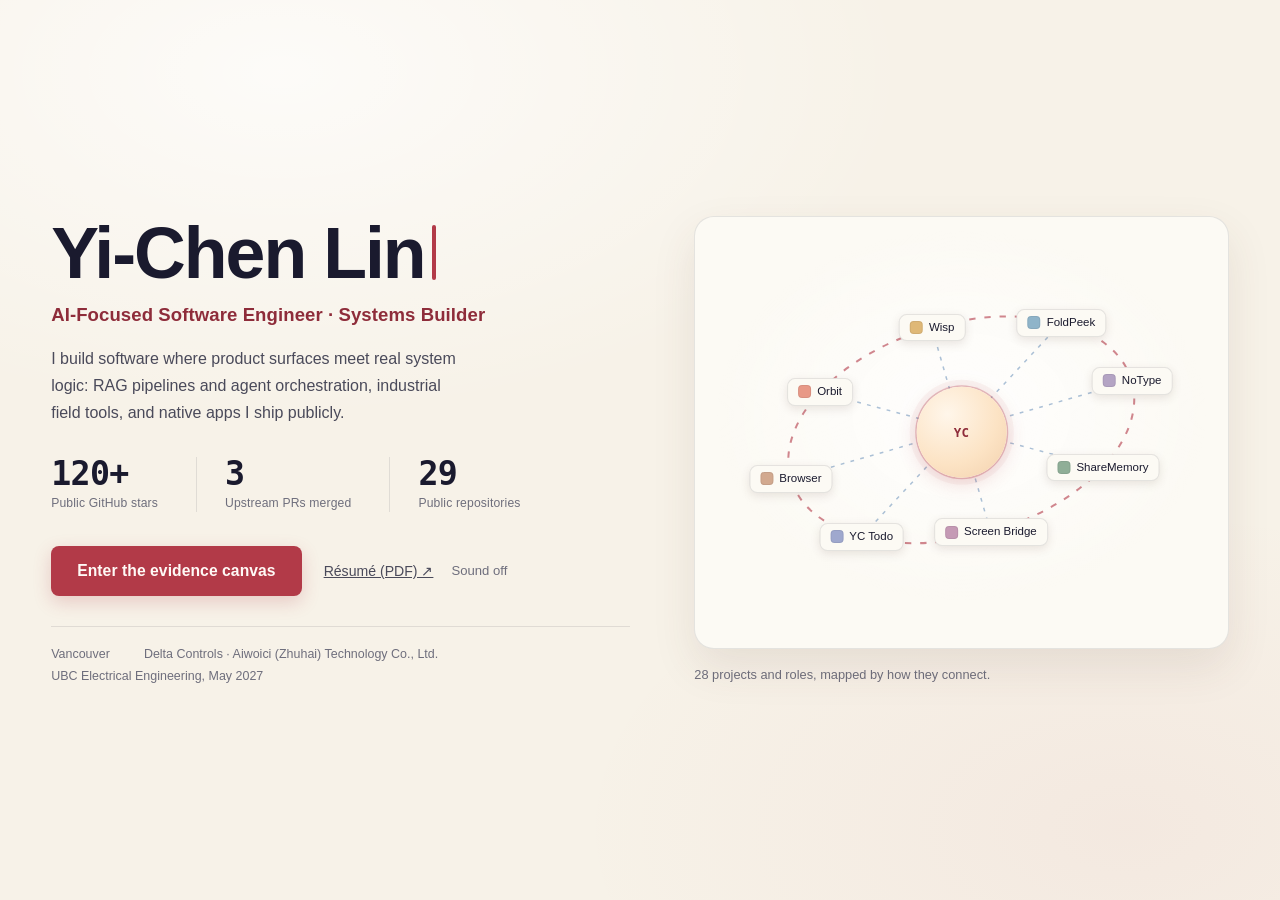
==== commit c77eb0ee: "feat: add Wisp and FoldPeek system breakdowns" ====
--- a/index.html
+++ b/index.html
@@ -22,6 +22,7 @@
     <link rel="stylesheet" href="./assets/styles/cards.css?v=deep-link">
     <link rel="stylesheet" href="./assets/styles/connections.css?v=deep-link">
     <link rel="stylesheet" href="./assets/styles/modal.css?v=deep-link">
+    <link rel="stylesheet" href="./assets/styles/system-breakdown.css?v=deep-link">
     <link rel="stylesheet" href="./assets/styles/controls.css?v=deep-link">
     <link rel="stylesheet" href="./assets/styles/views.css?v=deep-link">
     <link rel="stylesheet" href="./assets/styles/animations.css?v=deep-link">
@@ -41,6 +42,7 @@
     <script src="./assets/scripts/core/namespace.js?v=deep-link"></script>
     <script src="./assets/scripts/data/connections.js?v=deep-link"></script>
     <script src="./assets/scripts/data/modal-data.js?v=deep-link"></script>
+    <script src="./assets/scripts/data/system-breakdowns.js?v=deep-link"></script>
     <script src="./assets/scripts/data/portfolio-items.js?v=deep-link"></script>
     <script src="./assets/scripts/templates/terminal.js?v=deep-link"></script>
     <script src="./assets/scripts/templates/top-bar.js?v=deep-link"></script>
@@ -58,6 +60,7 @@
     <script src="./assets/scripts/features/pan-zoom.js"></script>
     <script src="./assets/scripts/features/card-dragging.js"></script>
     <script src="./assets/scripts/features/layers.js"></script>
+    <script src="./assets/scripts/features/system-breakdown.js?v=deep-link"></script>
     <script src="./assets/scripts/features/modal.js?v=deep-link"></script>
     <script src="./assets/scripts/features/deep-link.js?v=deep-link"></script>
     <script src="./assets/scripts/features/theme.js?v=deep-link"></script>
--- a/assets/styles/terminal.css
+++ b/assets/styles/terminal.css
@@ -48,6 +48,8 @@
     --e-node-4: #B4A4C4;
     --e-node-5: #8FAE97;
     --e-node-6: #C59AB5;
+    --e-node-7: #9FA8CE;
+    --e-node-8: #D2A98F;
 
     --e-radius-control: 8px;
     --e-radius-panel: 20px;
@@ -383,6 +385,47 @@
     font-weight: 600;
     letter-spacing: 0.03em;
     color: var(--e-wine-deep);
+    z-index: 2;
+    animation: hubBreathe 4s ease-in-out infinite;
+}
+
+.entry-orbit-hub::before {
+    content: '';
+    position: absolute;
+    inset: -6px;
+    border-radius: 50%;
+    border: 1.5px solid rgba(178, 58, 72, 0.28);
+    opacity: 0;
+    pointer-events: none;
+    animation: hubPulseRipple 3.6s cubic-bezier(0.16, 0.8, 0.2, 1) infinite;
+}
+
+@keyframes hubBreathe {
+    0%, 100% {
+        transform: translate(-50%, -50%) scale(1);
+        box-shadow:
+            0 0 0 1.5px rgba(178, 58, 72, 0.3),
+            0 0 0 7px rgba(178, 58, 72, 0.05),
+            0 5px 20px rgba(178, 58, 72, 0.2);
+    }
+    50% {
+        transform: translate(-50%, -50%) scale(1.04);
+        box-shadow:
+            0 0 0 2px rgba(178, 58, 72, 0.42),
+            0 0 0 10px rgba(178, 58, 72, 0.08),
+            0 8px 24px rgba(178, 58, 72, 0.26);
+    }
+}
+
+@keyframes hubPulseRipple {
+    0% {
+        transform: scale(0.9);
+        opacity: 0.75;
+    }
+    100% {
+        transform: scale(2.3);
+        opacity: 0;
+    }
 }
 
 /* A node is a card, not a swatch. The canvas is made of titled cards joined by
@@ -404,16 +447,34 @@
     box-shadow: 0 3px 10px rgba(93, 62, 52, 0.13);
     font: inherit;
     cursor: pointer;
-    transition: transform 0.22s cubic-bezier(0.22, 0.61, 0.36, 1),
-                box-shadow 0.22s ease,
-                border-color 0.22s ease;
+    z-index: 3;
+    animation: orbitNodeFloat 5.6s ease-in-out infinite;
+    transition: transform 0.24s cubic-bezier(0.22, 0.61, 0.36, 1),
+                box-shadow 0.24s ease,
+                border-color 0.24s ease;
+}
+
+.entry-orbit-node:nth-of-type(2) { animation-delay: -0.9s; animation-duration: 6.2s; }
+.entry-orbit-node:nth-of-type(3) { animation-delay: -1.8s; animation-duration: 5.4s; }
+.entry-orbit-node:nth-of-type(4) { animation-delay: -2.7s; animation-duration: 6.6s; }
+.entry-orbit-node:nth-of-type(5) { animation-delay: -3.6s; animation-duration: 5.8s; }
+.entry-orbit-node:nth-of-type(6) { animation-delay: -4.5s; animation-duration: 6.4s; }
+
+@keyframes orbitNodeFloat {
+    0%, 100% {
+        transform: translate(-50%, -50%) translateY(0);
+    }
+    50% {
+        transform: translate(-50%, -50%) translateY(-4px);
+    }
 }
 
 .entry-orbit-node:hover,
 .entry-orbit-node:focus-visible {
-    transform: translate(-50%, -50%) translateY(-3px);
-    border-color: rgba(178, 58, 72, 0.34);
-    box-shadow: 0 10px 22px rgba(93, 62, 52, 0.2);
+    animation-play-state: paused;
+    transform: translate(-50%, -50%) translateY(-5px) scale(1.04);
+    border-color: rgba(178, 58, 72, 0.38);
+    box-shadow: 0 12px 26px rgba(93, 62, 52, 0.2), 0 0 0 3px rgba(178, 58, 72, 0.08);
 }
 
 .entry-orbit-dot {
@@ -423,6 +484,11 @@
     border-radius: 4px;
     background: var(--node-tone);
     box-shadow: inset 0 0 0 1px rgba(26, 26, 46, 0.08);
+    transition: transform 0.2s ease;
+}
+
+.entry-orbit-node:hover .entry-orbit-dot {
+    transform: scale(1.15);
 }
 
 .entry-orbit-title {
--- a/assets/styles/cards.css
+++ b/assets/styles/cards.css
@@ -1,31 +1,75 @@
 .card {
     position: absolute;
-    background: var(--card-bg);
+    background: linear-gradient(178deg, rgba(255, 255, 255, 0.98) 0%, rgba(253, 251, 248, 0.94) 100%);
     border: 1px solid var(--card-border);
     border-radius: 18px;
     padding: 20px;
-    box-shadow: var(--shadow-card);
+    box-shadow:
+        inset 0 1px 0 rgba(255, 255, 255, 0.92),
+        0 2px 8px rgba(37, 40, 55, 0.035),
+        0 8px 24px rgba(37, 40, 55, 0.055);
     cursor: grab;
-    transition: transform 0.2s ease, box-shadow 0.2s ease, border-color 0.2s ease, background-color 0.2s ease;
-    backdrop-filter: blur(12px);
+    transition: transform 0.22s cubic-bezier(0.2, 0.8, 0.2, 1),
+                box-shadow 0.22s ease,
+                border-color 0.22s ease,
+                background-color 0.22s ease;
+    backdrop-filter: blur(16px);
     min-width: 0;
     z-index: 10;
     animation: cardAppear 0.5s ease backwards;
 }
 
-.card:hover { box-shadow: var(--shadow-hover); z-index: 20; transform: translateY(-1px); }
-.card.dragging { cursor: grabbing; z-index: 100; box-shadow: 0 12px 40px rgba(0,0,0,0.15); transform: scale(1.02); }
+body[data-theme='dark'] .card {
+    background: linear-gradient(178deg, rgba(26, 31, 48, 0.96) 0%, rgba(20, 24, 38, 0.94) 100%);
+    box-shadow:
+        inset 0 1px 0 rgba(255, 255, 255, 0.09),
+        0 2px 8px rgba(0, 0, 0, 0.25),
+        0 12px 32px rgba(0, 0, 0, 0.35);
+}
+
+.card:hover {
+    box-shadow:
+        inset 0 1px 0 #ffffff,
+        0 4px 14px rgba(37, 40, 55, 0.05),
+        0 18px 40px rgba(37, 40, 55, 0.095);
+    z-index: 20;
+    transform: translateY(-2px);
+    border-color: rgba(232, 93, 138, 0.24);
+}
+
+body[data-theme='dark'] .card:hover {
+    box-shadow:
+        inset 0 1px 0 rgba(255, 255, 255, 0.15),
+        0 6px 16px rgba(0, 0, 0, 0.3),
+        0 20px 48px rgba(0, 0, 0, 0.45);
+    border-color: rgba(255, 156, 188, 0.32);
+}
+
+.card:active:not(.dragging) {
+    transform: translateY(0) scale(0.992);
+}
+
+.card.dragging {
+    cursor: grabbing;
+    z-index: 100;
+    box-shadow: 0 16px 48px rgba(37, 40, 55, 0.18);
+    transform: scale(1.025);
+}
+
 .card.is-connection-source {
-    border-color: rgba(232, 93, 138, 0.38);
+    border-color: rgba(232, 93, 138, 0.45);
     box-shadow:
-        0 0 0 1px rgba(232, 93, 138, 0.12),
-        0 12px 32px rgba(232, 93, 138, 0.14);
-}
+        inset 0 1px 0 rgba(255, 255, 255, 0.9),
+        0 0 0 1.5px rgba(232, 93, 138, 0.18),
+        0 14px 36px rgba(232, 93, 138, 0.18);
+}
+
 .card.is-connection-neighbor {
-    border-color: rgba(133, 160, 214, 0.3);
+    border-color: rgba(133, 160, 214, 0.38);
     box-shadow:
-        0 0 0 1px rgba(133, 160, 214, 0.1),
-        0 10px 28px rgba(82, 102, 145, 0.1);
+        inset 0 1px 0 rgba(255, 255, 255, 0.9),
+        0 0 0 1.5px rgba(133, 160, 214, 0.14),
+        0 12px 32px rgba(82, 102, 145, 0.14);
 }
 
 .card.is-tool-selected {
@@ -40,6 +84,7 @@
     color: var(--text);
     margin-bottom: 14px;
     line-height: 1.35;
+    letter-spacing: -0.01em;
 }
 
 .card-header { display: flex; align-items: center; gap: 12px; margin-bottom: 14px; }
@@ -54,7 +99,13 @@
     justify-content: center;
     font-size: 22px;
     flex-shrink: 0;
-    box-shadow: 0 2px 12px rgba(255,143,171,0.2);
+    box-shadow: 0 4px 14px rgba(255,143,171,0.25);
+    transition: transform 0.28s cubic-bezier(0.34, 1.56, 0.64, 1), box-shadow 0.28s ease;
+}
+
+.card:hover .card-avatar {
+    transform: scale(1.08) rotate(-3deg);
+    box-shadow: 0 6px 20px rgba(255, 143, 171, 0.38);
 }
 
 .card-title { font-size: 17px; font-weight: 700; color: var(--text); line-height: 1.3; }
@@ -237,6 +288,12 @@
     font-size: 18px;
     flex-shrink: 0;
     box-shadow: 0 2px 8px rgba(0,0,0,0.08);
+    transition: transform 0.28s cubic-bezier(0.34, 1.56, 0.64, 1), box-shadow 0.28s ease;
+}
+
+.card:hover .project-icon {
+    transform: scale(1.1) rotate(4deg);
+    box-shadow: 0 6px 16px rgba(0, 0, 0, 0.12);
 }
 
 .project-name {
@@ -347,9 +404,12 @@
 .card:hover .card-click-hint { opacity: 0.5; }
 
 .card-section-banner {
-    padding: 14px 16px;
+    padding: 14px 18px;
     border-radius: 18px;
-    box-shadow: 0 10px 24px rgba(255, 143, 171, 0.08);
+    border: 1px solid rgba(42, 45, 68, 0.08);
+    box-shadow:
+        inset 0 1px 0 rgba(255, 255, 255, 0.95),
+        0 6px 20px rgba(37, 40, 55, 0.045);
 }
 
 .section-index {
@@ -520,6 +580,12 @@
     height: 36px;
     border-radius: 11px;
     font-size: 16px;
+    transition: transform 0.28s cubic-bezier(0.34, 1.56, 0.64, 1), box-shadow 0.28s ease;
+}
+
+.card-project-compact:hover .project-icon {
+    transform: scale(1.1) rotate(4deg);
+    box-shadow: 0 6px 14px rgba(0, 0, 0, 0.12);
 }
 
 .card-project-compact .project-name {
@@ -588,17 +654,42 @@
 }
 
 .stat-block {
-    padding: 12px;
+    padding: 13px 14px;
     border-radius: 14px;
-    background: linear-gradient(180deg, rgba(255, 255, 255, 0.92), rgba(250, 247, 252, 0.88));
-    border: 1px solid rgba(0, 0, 0, 0.05);
+    background: linear-gradient(180deg, rgba(255, 255, 255, 0.96), rgba(252, 250, 246, 0.9));
+    border: 1px solid rgba(42, 45, 68, 0.07);
+    box-shadow:
+        inset 0 1px 0 rgba(255, 255, 255, 0.95),
+        0 2px 6px rgba(37, 40, 55, 0.02);
     display: flex;
     flex-direction: column;
     gap: 4px;
+    transition: transform 0.22s ease, box-shadow 0.22s ease, border-color 0.22s ease;
+}
+
+body[data-theme='dark'] .stat-block {
+    background: linear-gradient(180deg, rgba(32, 38, 58, 0.92), rgba(24, 28, 44, 0.88));
+    border-color: rgba(255, 255, 255, 0.08);
+    box-shadow: inset 0 1px 0 rgba(255, 255, 255, 0.08);
+}
+
+.stat-block:hover {
+    transform: translateY(-2px);
+    border-color: rgba(232, 93, 138, 0.25);
+    box-shadow:
+        inset 0 1px 0 #ffffff,
+        0 6px 18px rgba(37, 40, 55, 0.06);
+}
+
+body[data-theme='dark'] .stat-block:hover {
+    border-color: rgba(255, 156, 188, 0.32);
+    box-shadow: 0 6px 20px rgba(0, 0, 0, 0.3);
 }
 
 .stat-block strong {
-    font-size: 14px;
+    font-size: 15px;
+    font-weight: 750;
+    letter-spacing: -0.015em;
     color: var(--text);
 }
 
@@ -741,3 +832,42 @@
     from { opacity: 0; transform: translateY(20px) scale(0.95); }
     to { opacity: 1; transform: translateY(0) scale(1); }
 }
+
+/* Signals that a Main Project card opens a system map, not a description. */
+.project-breakdown-hint {
+    display: inline-flex;
+    align-items: center;
+    gap: 6px;
+    margin-top: 12px;
+    padding: 5px 10px 5px 8px;
+    border-radius: 999px;
+    border: 1px solid rgba(143, 182, 255, 0.36);
+    background: linear-gradient(135deg, rgba(189, 241, 255, 0.4), rgba(143, 182, 255, 0.16));
+    font-size: 9.5px;
+    font-weight: 700;
+    letter-spacing: 0.06em;
+    text-transform: uppercase;
+    color: #2f6f9f;
+    transition: transform 0.2s ease, border-color 0.2s ease;
+}
+
+.project-breakdown-arrow {
+    font-size: 11px;
+    line-height: 1;
+    opacity: 0.75;
+}
+
+.card-project:hover .project-breakdown-hint {
+    transform: translateX(2px);
+    border-color: rgba(143, 182, 255, 0.62);
+}
+
+body[data-theme='dark'] .project-breakdown-hint {
+    border-color: rgba(143, 182, 255, 0.3);
+    background: linear-gradient(135deg, rgba(143, 182, 255, 0.16), rgba(29, 48, 67, 0.5));
+    color: #99ccf3;
+}
+
+body[data-motion='reduced'] .card-project:hover .project-breakdown-hint {
+    transform: none;
+}
--- a/assets/styles/connections.css
+++ b/assets/styles/connections.css
@@ -91,10 +91,11 @@
 }
 
 svg.connections path[data-from][data-to]:not(.is-connected) {
-    opacity: 0;
+    opacity: 0.12;
     filter: none;
 }
 
 svg.connections path[data-from][data-to].is-connected {
-    opacity: 0.88;
+    opacity: 0.95;
+    stroke-width: 2.3;
 }
--- a/assets/styles/system-breakdown.css
+++ b/assets/styles/system-breakdown.css
@@ -0,0 +1,738 @@
+/* System Breakdown: the "map of engineering decisions" view behind a Main Project card. */
+
+.modal[data-modal-variant='system'] {
+    max-width: min(1080px, 94vw);
+    max-height: min(90vh, 1000px);
+}
+
+.modal[data-modal-variant='system'] .modal-header {
+    background:
+        linear-gradient(135deg, rgba(189, 241, 255, 0.5), rgba(143, 182, 255, 0.28) 46%, rgba(232, 224, 240, 0.5)),
+        rgba(255, 255, 255, 0.96);
+}
+
+/* The rail sticks to the scrollport, so the body cannot keep its own top padding. */
+.modal-body[data-modal-variant='system'] {
+    padding: 0 26px 26px;
+    gap: 0;
+}
+
+.sysview {
+    --sys-mono: ui-monospace, SFMono-Regular, 'SF Mono', Menlo, Consolas, monospace;
+    --sys-wire: rgba(37, 40, 55, 0.24);
+    --sys-hairline: rgba(37, 40, 55, 0.09);
+    --sys-panel: rgba(255, 255, 255, 0.84);
+    --sys-panel-solid: #ffffff;
+    --sys-sunken: rgba(37, 40, 55, 0.04);
+    --sys-sticky: rgba(251, 249, 246, 0.93);
+    --sys-shadow: 0 10px 26px rgba(24, 28, 48, 0.07);
+    --sys-shadow-lift: 0 14px 32px rgba(24, 28, 48, 0.12);
+
+    --tone-amber: #a86a25;
+    --tone-amber-bg: rgba(253, 235, 208, 0.5);
+    --tone-sky: #2f6f9f;
+    --tone-sky-bg: rgba(214, 234, 248, 0.5);
+    --tone-lilac: #6d5589;
+    --tone-lilac-bg: rgba(232, 224, 240, 0.58);
+    --tone-mint: #2b7d58;
+    --tone-mint-bg: rgba(212, 245, 224, 0.5);
+    --tone-blush: #c04270;
+    --tone-blush-bg: rgba(255, 228, 236, 0.55);
+
+    display: flex;
+    flex-direction: column;
+}
+
+/* --- Thesis ---------------------------------------------------------------- */
+
+.sysview-thesis {
+    margin: 22px 0 0;
+    padding: 18px 20px 19px;
+    border-radius: 18px;
+    border: 1px solid rgba(143, 182, 255, 0.32);
+    background:
+        linear-gradient(135deg, rgba(189, 241, 255, 0.34), rgba(143, 182, 255, 0.16) 58%, rgba(255, 255, 255, 0)),
+        var(--sys-panel-solid);
+}
+
+.sysview-thesis-label {
+    display: block;
+    font-family: var(--sys-mono);
+    font-size: 9.5px;
+    font-weight: 700;
+    letter-spacing: 0.14em;
+    text-transform: uppercase;
+    color: var(--tone-sky);
+}
+
+.sysview-thesis-line {
+    margin: 9px 0 0;
+    font-size: 19px;
+    font-weight: 750;
+    line-height: 1.45;
+    letter-spacing: -0.01em;
+    color: var(--text);
+}
+
+.sysview-frame {
+    margin: 10px 0 0;
+    font-size: 13px;
+    line-height: 1.75;
+    color: var(--text-secondary);
+}
+
+/* --- Tab rail -------------------------------------------------------------- */
+
+.sysview-tabs {
+    position: sticky;
+    top: 0;
+    z-index: 4;
+    display: flex;
+    gap: 4px;
+    margin: 14px -26px 0;
+    padding: 11px 26px 10px;
+    overflow-x: auto;
+    scrollbar-width: none;
+    background: var(--sys-sticky);
+    backdrop-filter: blur(10px);
+    border-bottom: 1px solid var(--sys-hairline);
+}
+
+.sysview-tabs::-webkit-scrollbar { display: none; }
+
+.systab {
+    flex: 0 0 auto;
+    padding: 7px 14px;
+    border-radius: 999px;
+    border: 1px solid transparent;
+    background: transparent;
+    color: var(--text-muted);
+    font-family: inherit;
+    font-size: 11.5px;
+    font-weight: 700;
+    letter-spacing: 0.02em;
+    cursor: pointer;
+    transition: background 0.18s ease, color 0.18s ease, border-color 0.18s ease;
+}
+
+.systab:hover { color: var(--text); background: var(--sys-sunken); }
+
+.systab[aria-selected='true'] {
+    background: var(--sys-panel-solid);
+    border-color: var(--sys-hairline);
+    color: var(--text);
+    box-shadow: var(--sys-shadow);
+}
+
+.systab:focus-visible,
+.sysnode:focus-visible,
+.syslink:focus-visible {
+    outline: 2px solid var(--ring);
+    outline-offset: 2px;
+}
+
+.sysview-panels { padding-top: 16px; }
+.sysview-panel[hidden] { display: none; }
+
+.sysview-panel-lead {
+    margin: 0 0 14px;
+    font-size: 13px;
+    line-height: 1.7;
+    color: var(--text-secondary);
+}
+
+/* --- System panel: map + detail -------------------------------------------- */
+
+.sysview-split {
+    display: grid;
+    grid-template-columns: minmax(0, 0.96fr) minmax(0, 1.04fr);
+    gap: 20px;
+    align-items: start;
+}
+
+.sysmap { display: flex; flex-direction: column; }
+
+.sysmap-entry {
+    align-self: center;
+    padding: 7px 14px;
+    border-radius: 999px;
+    border: 1px dashed var(--sys-wire);
+    background: var(--sys-sunken);
+    font-family: var(--sys-mono);
+    font-size: 10.5px;
+    letter-spacing: 0.03em;
+    color: var(--text-muted);
+}
+
+.sysmap-stage {
+    display: grid;
+    grid-template-columns: repeat(var(--fan), minmax(0, 1fr));
+    gap: 12px;
+}
+
+/* Wires: derived shapes, drawn with hairline boxes so nothing scales oddly. */
+.sysmap-link { position: relative; height: 30px; }
+
+.sysmap-stem,
+.sysmap-leg {
+    position: absolute;
+    width: 1.5px;
+    background: var(--sys-wire);
+    border-radius: 999px;
+}
+
+.sysmap-stem { left: 50%; transform: translateX(-50%); }
+.sysmap-leg { transform: translateX(-50%); }
+.sysmap-stem[data-pos='full'] { top: 0; bottom: 0; }
+.sysmap-stem[data-pos='top'] { top: 0; height: 15px; }
+.sysmap-stem[data-pos='bottom'] { top: 15px; bottom: 0; }
+.sysmap-leg[data-pos='top'] { top: 0; height: 15px; }
+.sysmap-leg[data-pos='bottom'] { top: 15px; bottom: 0; }
+
+.sysmap-bar {
+    position: absolute;
+    top: 14.25px;
+    height: 1.5px;
+    background: var(--sys-wire);
+    border-radius: 999px;
+}
+
+.sysmap-tip {
+    position: absolute;
+    left: 50%;
+    bottom: 0;
+    width: 6px;
+    height: 6px;
+    border-right: 1.5px solid var(--sys-wire);
+    border-bottom: 1.5px solid var(--sys-wire);
+    transform: translateX(-50%) rotate(45deg);
+}
+
+/* The wire feeding the selected node lights up in that node's own tone. */
+.sysmap-link:has(+ .sysmap-stage .sysnode[data-kind='input'][aria-selected='true']) { --sys-wire: var(--tone-amber); }
+.sysmap-link:has(+ .sysmap-stage .sysnode[data-kind='core'][aria-selected='true']) { --sys-wire: var(--tone-sky); }
+.sysmap-link:has(+ .sysmap-stage .sysnode[data-kind='branch'][aria-selected='true']) { --sys-wire: var(--tone-lilac); }
+.sysmap-link:has(+ .sysmap-stage .sysnode[data-kind='edge'][aria-selected='true']) { --sys-wire: var(--tone-mint); }
+
+.sysnode {
+    position: relative;
+    display: flex;
+    align-items: flex-start;
+    gap: 10px;
+    width: 100%;
+    padding: 11px 13px 12px 15px;
+    border-radius: 13px;
+    border: 1px solid var(--sys-hairline);
+    background: var(--sys-panel);
+    font-family: inherit;
+    text-align: left;
+    cursor: pointer;
+    transition: transform 0.2s cubic-bezier(0.34, 1.4, 0.64, 1), border-color 0.2s ease, box-shadow 0.2s ease, background 0.2s ease;
+}
+
+.sysnode::before {
+    content: '';
+    position: absolute;
+    left: 0;
+    top: 11px;
+    bottom: 11px;
+    width: 3px;
+    border-radius: 999px;
+    background: var(--kind-accent);
+    opacity: 0.55;
+    transition: opacity 0.2s ease;
+}
+
+.sysnode[data-kind='input'] { --kind-accent: var(--tone-amber); --kind-bg: var(--tone-amber-bg); }
+.sysnode[data-kind='core'] { --kind-accent: var(--tone-sky); --kind-bg: var(--tone-sky-bg); }
+.sysnode[data-kind='branch'] { --kind-accent: var(--tone-lilac); --kind-bg: var(--tone-lilac-bg); }
+.sysnode[data-kind='edge'] { --kind-accent: var(--tone-mint); --kind-bg: var(--tone-mint-bg); }
+
+.sysnode-step {
+    flex: 0 0 auto;
+    padding-top: 2px;
+    font-family: var(--sys-mono);
+    font-size: 9.5px;
+    font-weight: 700;
+    letter-spacing: 0.04em;
+    color: var(--kind-accent);
+}
+
+.sysnode-body { min-width: 0; }
+
+.sysnode-title {
+    display: block;
+    font-size: 12.5px;
+    font-weight: 700;
+    line-height: 1.35;
+    color: var(--text);
+}
+
+.sysnode-meta {
+    display: block;
+    margin-top: 4px;
+    font-family: var(--sys-mono);
+    font-size: 10px;
+    line-height: 1.55;
+    color: var(--text-muted);
+}
+
+.sysnode:hover {
+    transform: translateY(-1px);
+    background: var(--sys-panel-solid);
+    box-shadow: var(--sys-shadow);
+}
+
+.sysnode[aria-selected='true'] {
+    border-color: var(--kind-accent);
+    background: linear-gradient(135deg, var(--kind-bg), var(--sys-panel-solid) 72%);
+    box-shadow: var(--sys-shadow-lift);
+}
+
+.sysnode[aria-selected='true']::before { opacity: 1; }
+
+/* --- Detail pane ----------------------------------------------------------- */
+
+.sysdetail {
+    position: sticky;
+    top: 58px;
+    max-height: calc(90vh - 250px);
+    overflow-y: auto;
+    padding: 18px 19px 19px;
+    border-radius: 16px;
+    border: 1px solid var(--sys-hairline);
+    background: var(--sys-panel-solid);
+    box-shadow: var(--sys-shadow);
+}
+
+.sysdetail-inner[data-kind='input'] { --kind-accent: var(--tone-amber); --kind-bg: var(--tone-amber-bg); }
+.sysdetail-inner[data-kind='core'] { --kind-accent: var(--tone-sky); --kind-bg: var(--tone-sky-bg); }
+.sysdetail-inner[data-kind='branch'] { --kind-accent: var(--tone-lilac); --kind-bg: var(--tone-lilac-bg); }
+.sysdetail-inner[data-kind='edge'] { --kind-accent: var(--tone-mint); --kind-bg: var(--tone-mint-bg); }
+
+.sysdetail-eyebrow { display: flex; align-items: center; gap: 8px; }
+
+.sysdetail-step {
+    font-family: var(--sys-mono);
+    font-size: 10px;
+    font-weight: 700;
+    letter-spacing: 0.06em;
+    color: var(--kind-accent);
+}
+
+.sysdetail-kindlabel {
+    padding: 3px 8px;
+    border-radius: 999px;
+    background: var(--kind-bg);
+    font-family: var(--sys-mono);
+    font-size: 9px;
+    font-weight: 700;
+    letter-spacing: 0.14em;
+    text-transform: uppercase;
+    color: var(--kind-accent);
+}
+
+.sysdetail-title {
+    margin: 10px 0 0;
+    font-size: 17px;
+    font-weight: 750;
+    letter-spacing: -0.01em;
+    color: var(--text);
+}
+
+.sysdetail-role {
+    margin: 7px 0 0;
+    font-size: 13px;
+    line-height: 1.7;
+    color: var(--text-secondary);
+}
+
+.sysdetail-flags { display: flex; flex-wrap: wrap; gap: 6px; margin-top: 12px; }
+
+.sysflag {
+    padding: 4px 9px;
+    border-radius: 999px;
+    border: 1px solid currentColor;
+    font-family: var(--sys-mono);
+    font-size: 9.5px;
+    font-weight: 700;
+    letter-spacing: 0.06em;
+}
+
+.sysflag[data-tone='constraint'] { color: var(--tone-amber); background: var(--tone-amber-bg); }
+.sysflag[data-tone='hard'],
+.sysflag[data-tone='failure'] { color: var(--tone-blush); background: var(--tone-blush-bg); }
+.sysflag[data-tone='decision'] { color: var(--tone-mint); background: var(--tone-mint-bg); }
+.sysflag[data-tone='ref'] { color: var(--tone-lilac); background: var(--tone-lilac-bg); }
+
+.sysdetail-list { display: flex; flex-direction: column; gap: 13px; margin: 15px 0 0; }
+
+.sysrow dt {
+    margin-bottom: 5px;
+    font-family: var(--sys-mono);
+    font-size: 9.5px;
+    font-weight: 700;
+    letter-spacing: 0.11em;
+    text-transform: uppercase;
+    color: var(--text-muted);
+}
+
+.sysrow dd {
+    margin: 0;
+    font-size: 13px;
+    line-height: 1.72;
+    color: var(--text-secondary);
+}
+
+.sysrow dd code,
+.sysconstraint code,
+.syschain-step code {
+    padding: 1px 5px;
+    border-radius: 5px;
+    background: var(--sys-sunken);
+    font-family: var(--sys-mono);
+    font-size: 11.5px;
+    color: var(--text);
+}
+
+.sysdetail-source {
+    display: flex;
+    align-items: baseline;
+    flex-wrap: wrap;
+    gap: 8px;
+    margin: 16px 0 0;
+    padding-top: 13px;
+    border-top: 1px dashed var(--sys-hairline);
+}
+
+.sysdetail-source span {
+    font-family: var(--sys-mono);
+    font-size: 9.5px;
+    font-weight: 700;
+    letter-spacing: 0.11em;
+    text-transform: uppercase;
+    color: var(--text-muted);
+}
+
+.sysdetail-source code {
+    font-family: var(--sys-mono);
+    font-size: 10.5px;
+    line-height: 1.6;
+    color: var(--text-secondary);
+    overflow-wrap: anywhere;
+}
+
+/* --- Decisions ------------------------------------------------------------- */
+
+.sysgrid {
+    display: grid;
+    grid-template-columns: repeat(auto-fill, minmax(290px, 1fr));
+    gap: 14px;
+}
+
+.sysstack { display: flex; flex-direction: column; gap: 11px; }
+
+.sysdecision,
+.sysconstraint,
+.sysfailure {
+    padding: 16px 18px 17px;
+    border-radius: 16px;
+    border: 1px solid var(--sys-hairline);
+    background: var(--sys-panel-solid);
+    box-shadow: var(--sys-shadow);
+}
+
+.sysdecision-head {
+    display: flex;
+    align-items: center;
+    flex-wrap: wrap;
+    gap: 9px;
+    margin-bottom: 13px;
+}
+
+.sysdecision-ref {
+    padding: 3px 8px;
+    border-radius: 7px;
+    background: var(--tone-lilac-bg);
+    font-family: var(--sys-mono);
+    font-size: 9.5px;
+    font-weight: 700;
+    letter-spacing: 0.06em;
+    color: var(--tone-lilac);
+}
+
+.sysdecision h4,
+.sysfailure h4 {
+    margin: 0;
+    font-size: 14.5px;
+    font-weight: 750;
+    line-height: 1.4;
+    color: var(--text);
+}
+
+.sysrow[data-accent='tradeoff'] dt { color: var(--tone-amber); }
+.sysrow[data-accent='result'] dt { color: var(--tone-mint); }
+
+/* --- Constraints ----------------------------------------------------------- */
+
+.sysconstraint { display: flex; gap: 14px; }
+
+.sysconstraint-index {
+    flex: 0 0 auto;
+    padding-top: 2px;
+    font-family: var(--sys-mono);
+    font-size: 10px;
+    font-weight: 700;
+    letter-spacing: 0.06em;
+    color: var(--tone-amber);
+}
+
+.sysconstraint h4 {
+    margin: 0;
+    font-size: 13.5px;
+    font-weight: 750;
+    color: var(--text);
+}
+
+.sysconstraint p {
+    margin: 6px 0 0;
+    font-size: 13px;
+    line-height: 1.72;
+    color: var(--text-secondary);
+}
+
+/* --- Failures -------------------------------------------------------------- */
+
+.sysfailure {
+    border-color: rgba(232, 93, 138, 0.24);
+    background: linear-gradient(135deg, rgba(255, 228, 236, 0.4), var(--sys-panel-solid) 60%);
+}
+
+.sysfailure-head {
+    display: flex;
+    align-items: center;
+    flex-wrap: wrap;
+    gap: 9px;
+    margin-bottom: 13px;
+}
+
+.sysfailure-chain {
+    display: grid;
+    grid-template-columns: repeat(3, minmax(0, 1fr));
+    gap: 12px;
+}
+
+.syschain-step {
+    position: relative;
+    padding: 12px 13px 13px;
+    border-radius: 12px;
+    border: 1px solid var(--sys-hairline);
+    background: var(--sys-panel);
+}
+
+.syschain-step + .syschain-step::before {
+    content: '';
+    position: absolute;
+    left: -9px;
+    top: 50%;
+    width: 6px;
+    height: 6px;
+    border-top: 1.5px solid var(--sys-wire);
+    border-right: 1.5px solid var(--sys-wire);
+    transform: translateY(-50%) rotate(45deg);
+}
+
+.syschain-step span {
+    display: block;
+    margin-bottom: 7px;
+    font-family: var(--sys-mono);
+    font-size: 9.5px;
+    font-weight: 700;
+    letter-spacing: 0.11em;
+    text-transform: uppercase;
+}
+
+.syschain-step[data-step='observed'] span { color: var(--tone-blush); }
+.syschain-step[data-step='cause'] span { color: var(--tone-amber); }
+.syschain-step[data-step='fix'] span { color: var(--tone-mint); }
+
+.syschain-step p {
+    margin: 0;
+    font-size: 12.5px;
+    line-height: 1.68;
+    color: var(--text-secondary);
+}
+
+/* --- Evidence -------------------------------------------------------------- */
+
+.sysstat-grid {
+    display: grid;
+    grid-template-columns: repeat(4, minmax(0, 1fr));
+    gap: 11px;
+}
+
+.sysstat {
+    padding: 15px 16px 16px;
+    border-radius: 14px;
+    border: 1px solid var(--sys-hairline);
+    background: var(--sys-panel-solid);
+    box-shadow: var(--sys-shadow);
+}
+
+.sysstat strong {
+    display: block;
+    font-size: 22px;
+    font-weight: 800;
+    letter-spacing: -0.02em;
+    line-height: 1.15;
+    color: var(--text);
+}
+
+.sysstat-label {
+    display: block;
+    margin-top: 6px;
+    font-size: 11.5px;
+    font-weight: 700;
+    color: var(--text-secondary);
+}
+
+.sysstat-note {
+    display: block;
+    margin-top: 3px;
+    font-family: var(--sys-mono);
+    font-size: 10px;
+    color: var(--text-muted);
+}
+
+.sysnote {
+    margin: 13px 0 0;
+    padding: 14px 16px;
+    border-radius: 14px;
+    border: 1px dashed var(--sys-wire);
+    background: var(--sys-sunken);
+    font-size: 12.5px;
+    line-height: 1.75;
+    color: var(--text-secondary);
+}
+
+.sysnote strong { color: var(--text); }
+
+.syslink-grid {
+    display: grid;
+    grid-template-columns: repeat(auto-fit, minmax(220px, 1fr));
+    gap: 11px;
+    margin-top: 13px;
+}
+
+.syslink {
+    display: block;
+    padding: 13px 15px 14px;
+    border-radius: 13px;
+    border: 1px solid var(--sys-hairline);
+    background: var(--sys-panel-solid);
+    text-decoration: none;
+    transition: transform 0.18s ease, box-shadow 0.18s ease, border-color 0.18s ease;
+}
+
+.syslink:hover {
+    transform: translateY(-1px);
+    border-color: var(--accent);
+    box-shadow: var(--sys-shadow-lift);
+    text-decoration: none;
+}
+
+.syslink-label {
+    display: block;
+    font-family: var(--sys-mono);
+    font-size: 9.5px;
+    font-weight: 700;
+    letter-spacing: 0.11em;
+    text-transform: uppercase;
+    color: var(--text-muted);
+}
+
+.syslink-text {
+    display: block;
+    margin-top: 5px;
+    font-size: 12.5px;
+    font-weight: 700;
+    color: var(--accent-strong);
+}
+
+/* --- Dark theme ------------------------------------------------------------ */
+
+body[data-theme='dark'] .sysview {
+    --sys-wire: rgba(200, 212, 240, 0.28);
+    --sys-hairline: rgba(235, 240, 255, 0.1);
+    --sys-panel: rgba(255, 255, 255, 0.04);
+    --sys-panel-solid: rgba(27, 32, 52, 0.96);
+    --sys-sunken: rgba(3, 6, 16, 0.32);
+    --sys-sticky: rgba(16, 20, 36, 0.94);
+    --sys-shadow: 0 12px 26px rgba(0, 0, 0, 0.26);
+    --sys-shadow-lift: 0 18px 38px rgba(0, 0, 0, 0.38);
+
+    --tone-amber: #f0bd7f;
+    --tone-amber-bg: rgba(62, 45, 27, 0.6);
+    --tone-sky: #99ccf3;
+    --tone-sky-bg: rgba(29, 48, 67, 0.6);
+    --tone-lilac: #c8bcf1;
+    --tone-lilac-bg: rgba(43, 35, 61, 0.66);
+    --tone-mint: #91dfb8;
+    --tone-mint-bg: rgba(29, 58, 46, 0.6);
+    --tone-blush: #ff9cbc;
+    --tone-blush-bg: rgba(63, 34, 47, 0.62);
+}
+
+body[data-theme='dark'] .modal[data-modal-variant='system'] .modal-header {
+    background:
+        linear-gradient(135deg, rgba(143, 182, 255, 0.22), rgba(40, 58, 78, 0.7) 48%, rgba(43, 35, 61, 0.66)),
+        rgba(18, 22, 40, 0.98);
+}
+
+body[data-theme='dark'] .sysview-thesis {
+    border-color: rgba(143, 182, 255, 0.24);
+    background:
+        linear-gradient(135deg, rgba(143, 182, 255, 0.16), rgba(29, 48, 67, 0.5) 58%, rgba(27, 32, 52, 0)),
+        var(--sys-panel-solid);
+}
+
+body[data-theme='dark'] .sysfailure {
+    border-color: rgba(255, 143, 171, 0.24);
+    background: linear-gradient(135deg, rgba(63, 34, 47, 0.5), var(--sys-panel-solid) 62%);
+}
+
+/* --- Responsive ------------------------------------------------------------ */
+
+@media (max-width: 899px) {
+    .sysview-split { grid-template-columns: 1fr; gap: 16px; }
+
+    .sysdetail {
+        position: static;
+        max-height: none;
+        overflow: visible;
+    }
+
+    .sysfailure-chain { grid-template-columns: 1fr; }
+    .syschain-step + .syschain-step::before { left: 50%; top: -9px; transform: translateX(-50%) rotate(135deg); }
+}
+
+@media (max-width: 767px) {
+    .modal[data-modal-variant='system'] { max-height: 92vh; }
+    .modal-body[data-modal-variant='system'] { padding: 0 18px 20px; }
+    .sysview-tabs { margin: 12px -18px 0; padding: 10px 18px 9px; }
+    .sysview-thesis { margin-top: 18px; padding: 16px 17px; }
+    .sysview-thesis-line { font-size: 16.5px; }
+    .sysview-frame { font-size: 12.5px; }
+    .sysmap-stage { gap: 9px; }
+    .sysnode { padding: 10px 11px 11px 13px; }
+    .sysnode-title { font-size: 12px; }
+    .sysnode-meta { font-size: 9.5px; }
+    .sysdetail-title { font-size: 16px; }
+    .sysgrid { grid-template-columns: 1fr; }
+    .sysstat-grid { grid-template-columns: repeat(2, minmax(0, 1fr)); }
+}
+
+body[data-motion='reduced'] .sysnode:hover,
+body[data-motion='reduced'] .syslink:hover {
+    transform: none;
+}
--- a/assets/styles/controls.css
+++ b/assets/styles/controls.css
@@ -134,8 +134,10 @@
     border-radius: var(--r-md);
     border: 1px solid var(--hairline);
     background: var(--surface);
-    box-shadow: var(--elev-2);
-    backdrop-filter: blur(14px);
+    box-shadow:
+        inset 0 1px 0 rgba(255, 255, 255, 0.9),
+        var(--elev-2);
+    backdrop-filter: blur(18px) saturate(180%);
 }
 
 .chrome-island .icon-btn {
@@ -227,8 +229,19 @@
 .minimap-viewport {
     position: absolute;
     border: 1.5px solid var(--pink-dark);
-    background: rgba(255, 143, 171, 0.08);
+    background: rgba(255, 143, 171, 0.1);
     border-radius: 5px;
+    box-shadow: 0 0 0 1px rgba(255, 255, 255, 0.6), 0 0 8px rgba(232, 93, 138, 0.22);
+    animation: minimapViewportPulse 3.5s ease-in-out infinite;
+}
+
+@keyframes minimapViewportPulse {
+    0%, 100% {
+        box-shadow: 0 0 0 1px rgba(255, 255, 255, 0.6), 0 0 6px rgba(232, 93, 138, 0.18);
+    }
+    50% {
+        box-shadow: 0 0 0 1.5px rgba(255, 255, 255, 0.8), 0 0 12px rgba(232, 93, 138, 0.38);
+    }
 }
 
 .minimap-content[data-map-view='timeline'] .minimap-viewport,
--- a/assets/styles/views.css
+++ b/assets/styles/views.css
@@ -200,9 +200,19 @@
     position: relative;
     margin-left: 28px;
     border: 1px solid var(--card-border);
-    background: var(--card-bg);
-    box-shadow: var(--shadow-card);
+    background: linear-gradient(178deg, rgba(255, 255, 255, 0.98) 0%, rgba(253, 251, 248, 0.94) 100%);
+    box-shadow:
+        inset 0 1px 0 rgba(255, 255, 255, 0.92),
+        0 2px 8px rgba(37, 40, 55, 0.03),
+        0 8px 24px rgba(37, 40, 55, 0.05);
     backdrop-filter: blur(14px);
+    transition: transform 0.22s ease, border-color 0.22s ease, box-shadow 0.22s ease;
+}
+
+body[data-theme='dark'] .journey-column-card,
+body[data-theme='dark'] .timeline-item-card {
+    background: linear-gradient(178deg, rgba(26, 31, 48, 0.96) 0%, rgba(20, 24, 38, 0.94) 100%);
+    box-shadow: inset 0 1px 0 rgba(255, 255, 255, 0.08);
 }
 
 .journey-column-card {
@@ -233,16 +243,18 @@
     padding: 14px;
     border-radius: 16px;
     cursor: pointer;
-    transition: transform 0.18s ease, border-color 0.18s ease, box-shadow 0.18s ease;
 }
 
 .timeline-item-card:hover,
 .timeline-item-card:focus-visible,
 .portfolio-row:hover,
 .portfolio-row:focus-visible {
-    border-color: rgba(232, 93, 138, 0.22);
-    box-shadow: var(--shadow-hover);
-    transform: translateY(-1px);
+    border-color: rgba(232, 93, 138, 0.28);
+    box-shadow:
+        inset 0 1px 0 #ffffff,
+        0 4px 14px rgba(37, 40, 55, 0.05),
+        0 16px 36px rgba(37, 40, 55, 0.09);
+    transform: translateY(-2px);
     outline: none;
 }
 
--- a/assets/styles/animations.css
+++ b/assets/styles/animations.css
@@ -24,9 +24,12 @@
     border-radius: inherit;
     pointer-events: none;
     opacity: 0;
-    background:
-        linear-gradient(115deg, transparent 18%, rgba(255, 255, 255, 0.28) 48%, transparent 72%);
+    background: linear-gradient(115deg, transparent 18%, rgba(255, 185, 205, 0.22) 44%, rgba(255, 255, 255, 0.75) 50%, rgba(180, 215, 255, 0.22) 56%, transparent 74%);
     transform: translateX(-130%);
+}
+
+body[data-theme='dark'] .motion-enhanced .card::after {
+    background: linear-gradient(115deg, transparent 18%, rgba(255, 156, 188, 0.16) 44%, rgba(255, 255, 255, 0.32) 50%, rgba(143, 182, 255, 0.16) 56%, transparent 74%);
 }
 
 .motion-enhanced .card-section-banner::after,
@@ -58,16 +61,22 @@
 }
 
 .motion-enhanced svg.connections path.is-connected {
-    filter: drop-shadow(0 0 8px rgba(255, 143, 171, 0.24));
+    filter: drop-shadow(0 0 9px rgba(232, 93, 138, 0.38));
 }
 
 .motion-enhanced svg.connections path[data-from][data-to]:not(.motion-flow-path):not(.is-connected) {
-    opacity: 0;
+    opacity: 0.12;
     filter: none;
+    transition: opacity 0.25s ease, stroke-width 0.25s ease;
+}
+
+body[data-theme='dark'] .motion-enhanced svg.connections path[data-from][data-to]:not(.motion-flow-path):not(.is-connected) {
+    opacity: 0.18;
 }
 
 .motion-enhanced svg.connections path[data-from][data-to].is-connected {
-    opacity: 0.88;
+    opacity: 0.95;
+    stroke-width: 2.3;
 }
 
 .motion-enhanced svg.connections path.motion-flow-path {
--- a/assets/styles/enhancements.css
+++ b/assets/styles/enhancements.css
@@ -37,27 +37,41 @@
 }
 
 .card[role='button']::after {
-    content: 'open ↗';
+    content: 'Open ↗';
     position: absolute;
-    right: 12px;
-    bottom: 10px;
-    padding: 4px 7px;
+    right: 14px;
+    bottom: 12px;
+    padding: 3px 9px;
     border-radius: 999px;
-    background: rgba(255, 255, 255, 0.78);
-    color: var(--pink-dark);
-    font-size: 9px;
-    font-weight: 800;
+    border: 1px solid rgba(232, 93, 138, 0.22);
+    background: rgba(255, 255, 255, 0.94);
+    box-shadow: 0 2px 8px rgba(232, 93, 138, 0.12);
+    backdrop-filter: blur(8px);
+    color: var(--accent-strong);
+    font-size: 9.5px;
+    font-weight: 750;
     letter-spacing: 0.04em;
     opacity: 0;
-    transform: translateY(4px);
-    transition: opacity 0.18s ease, transform 0.18s ease;
+    transform: translateY(4px) scale(0.95);
+    transition: opacity 0.22s cubic-bezier(0.2, 0.8, 0.2, 1),
+                transform 0.22s cubic-bezier(0.2, 0.8, 0.2, 1),
+                box-shadow 0.2s ease,
+                border-color 0.2s ease;
     pointer-events: none;
+}
+
+body[data-theme='dark'] .card[role='button']::after {
+    background: rgba(30, 36, 56, 0.94);
+    border-color: rgba(255, 156, 188, 0.3);
+    color: var(--pink);
+    box-shadow: 0 2px 10px rgba(0, 0, 0, 0.35);
 }
 
 .card[role='button']:hover::after,
 .card[role='button']:focus-visible::after {
     opacity: 1;
-    transform: translateY(0);
+    transform: translateY(0) scale(1);
+    box-shadow: 0 4px 12px rgba(232, 93, 138, 0.22);
 }
 
 .contact-row,
